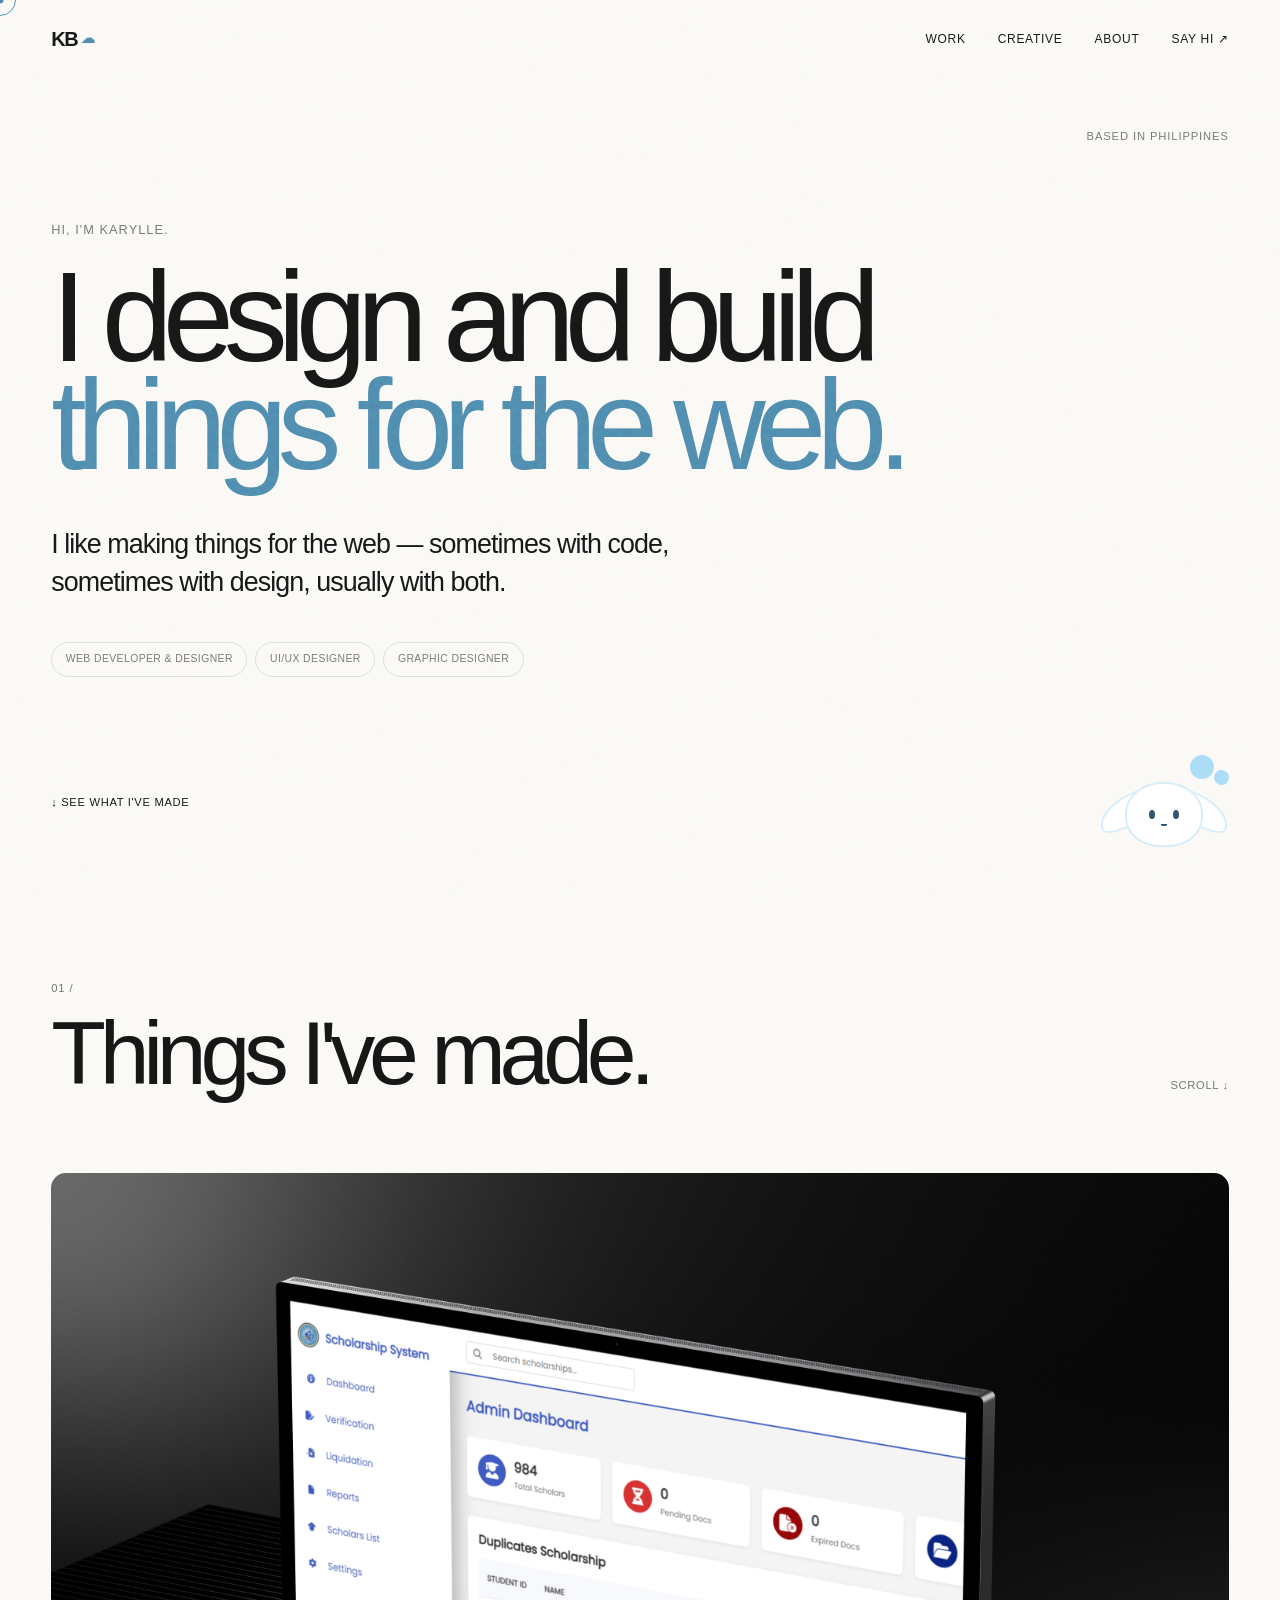
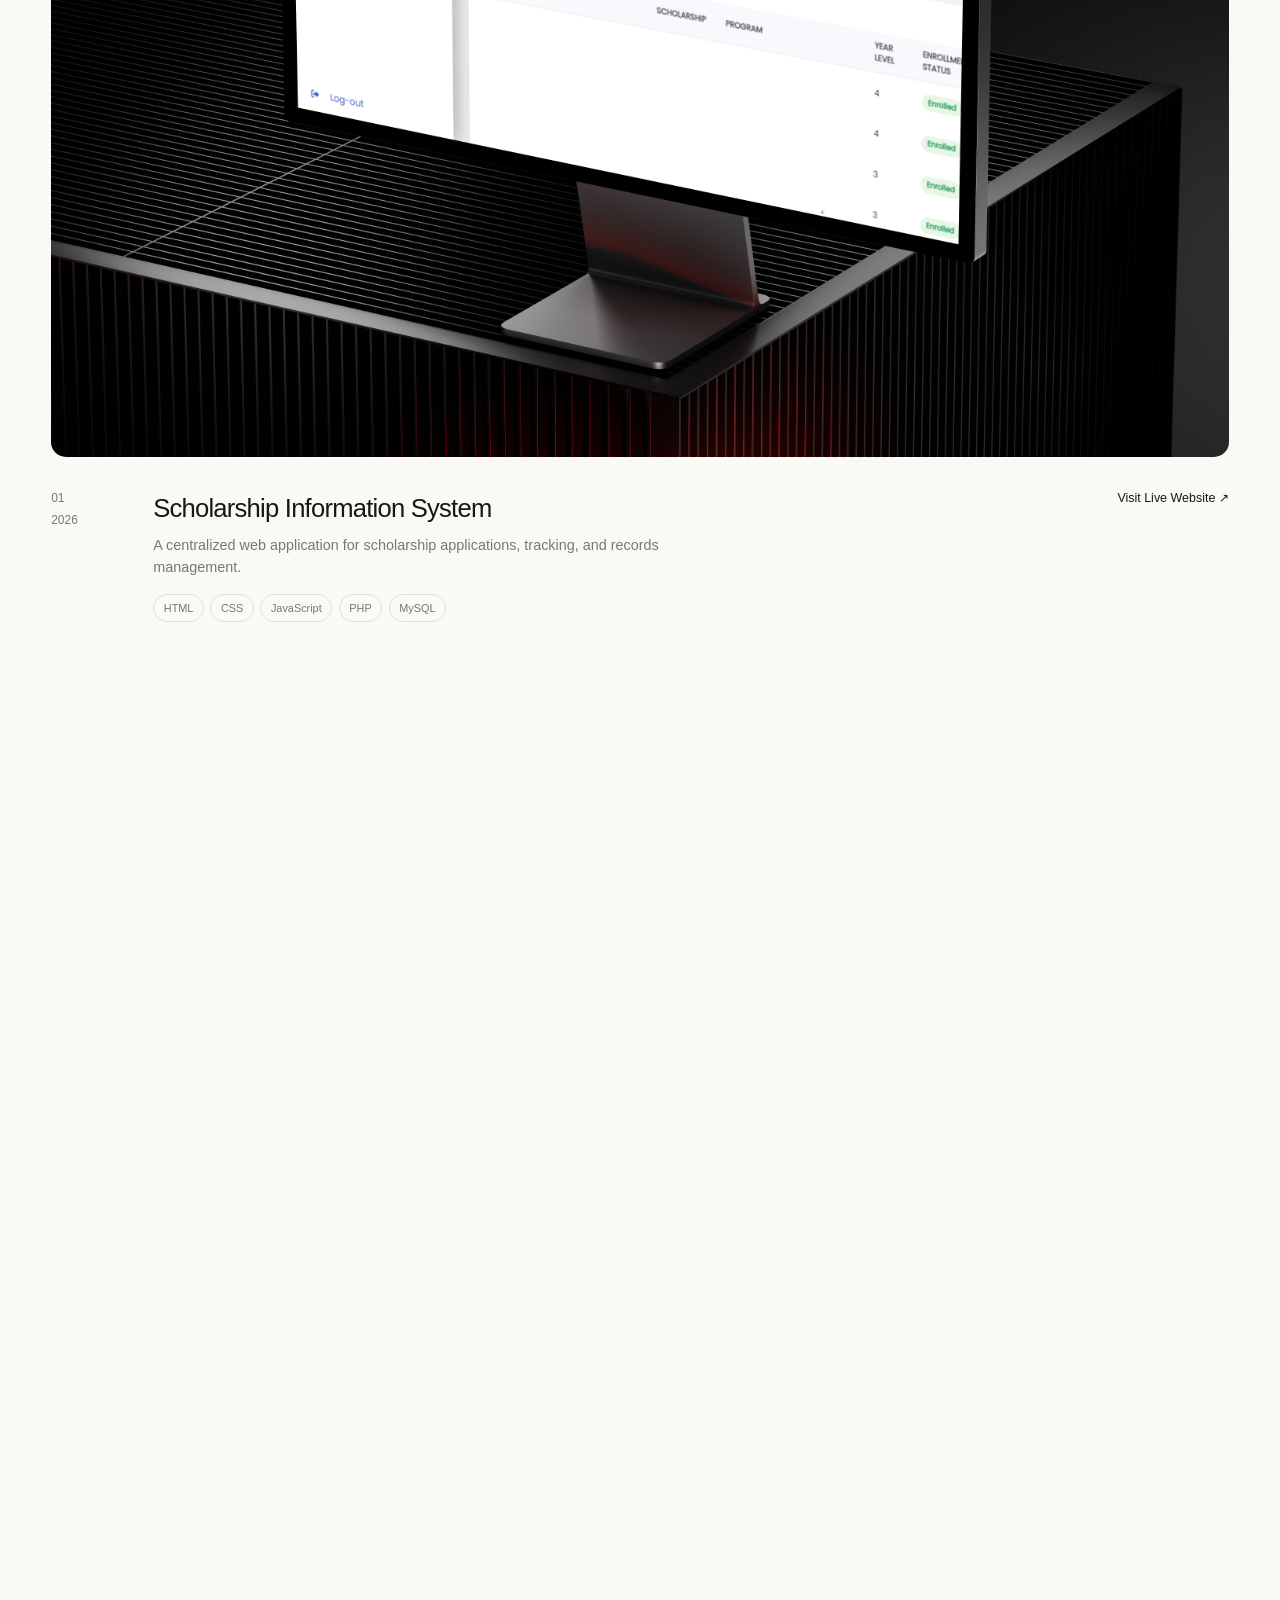
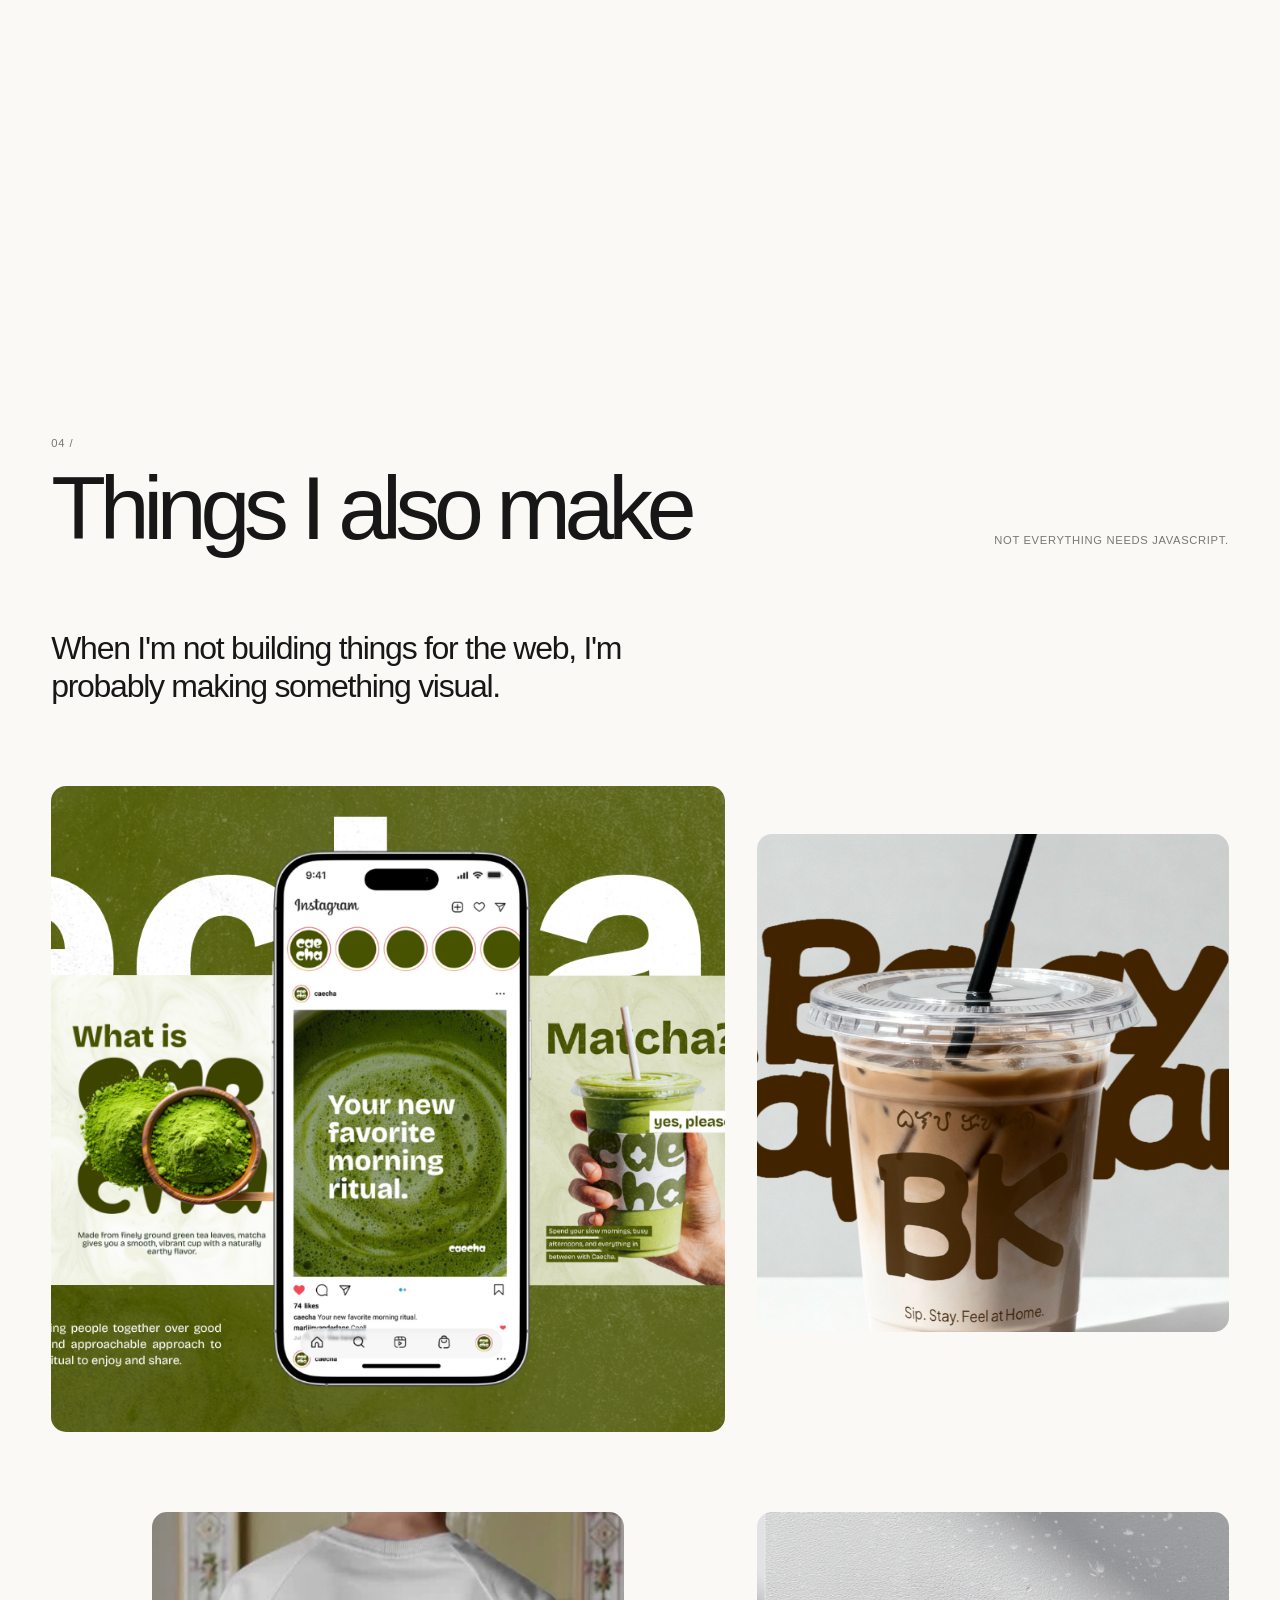
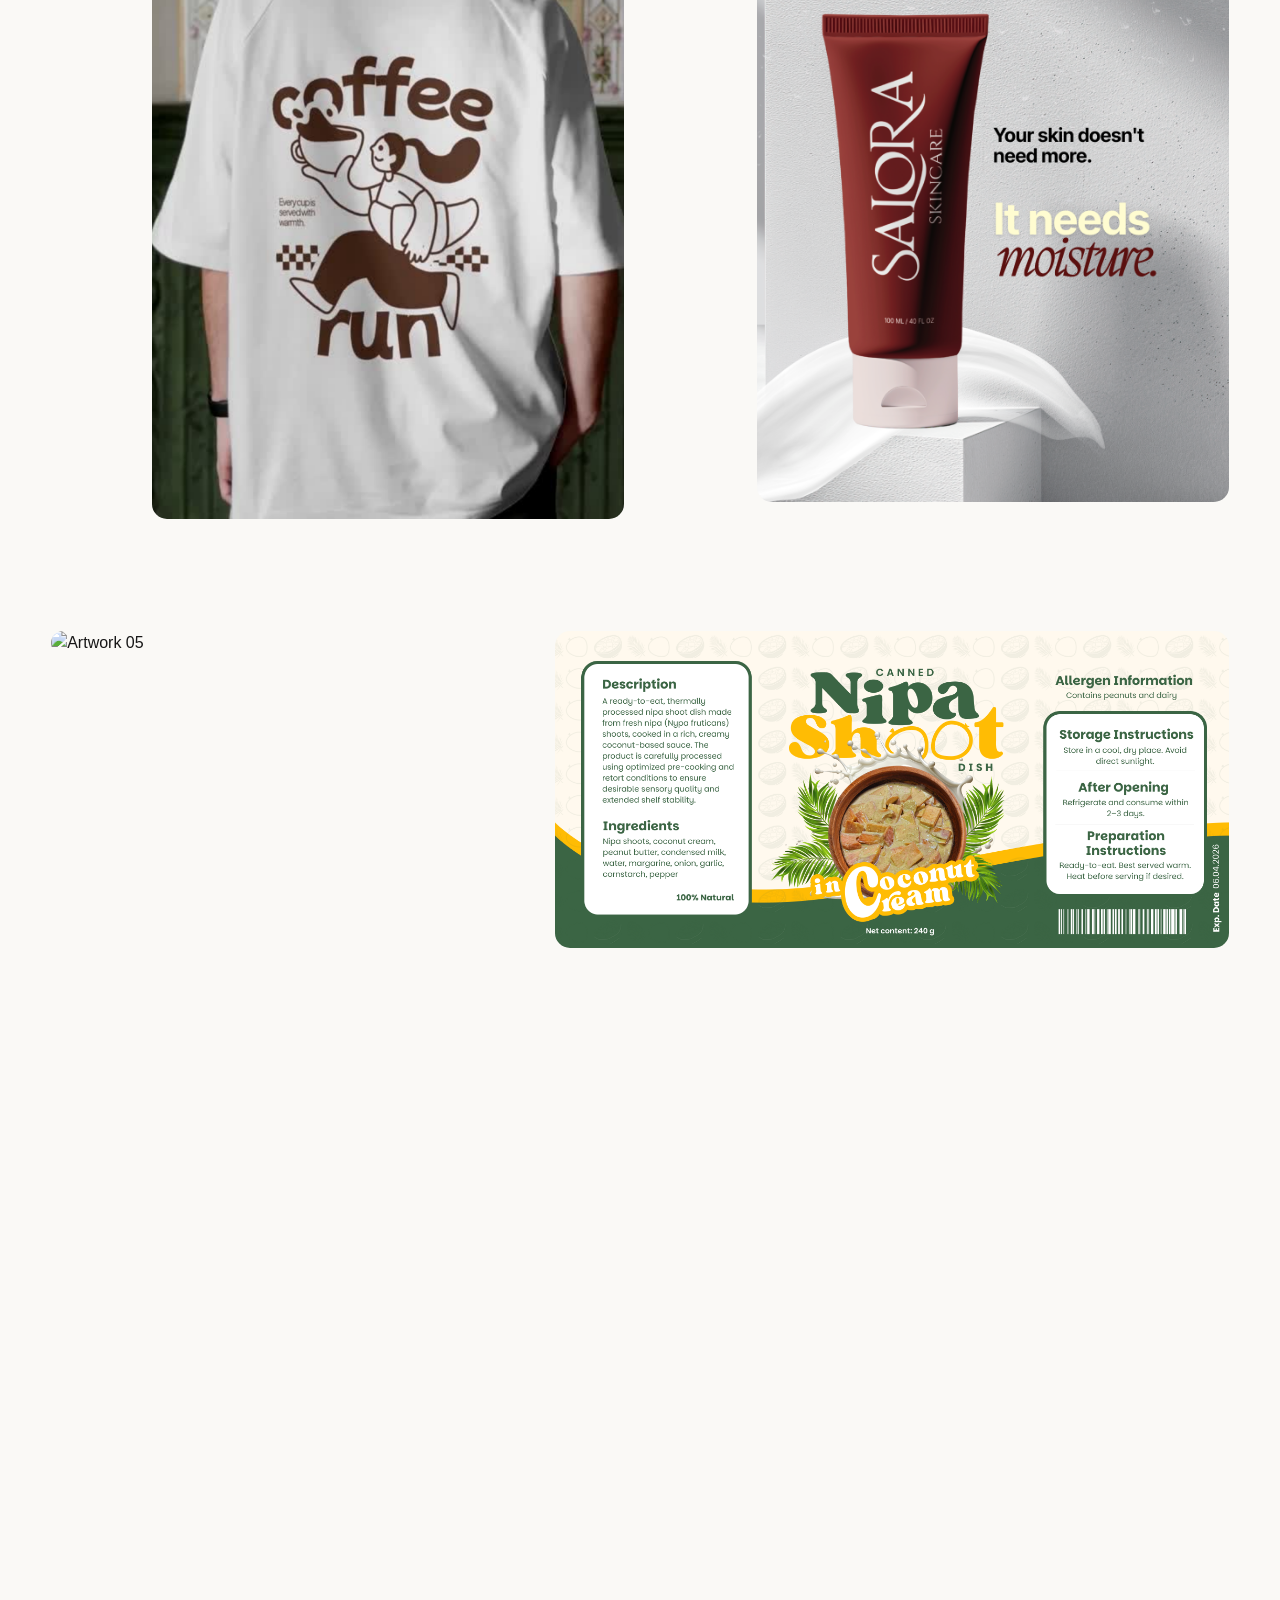
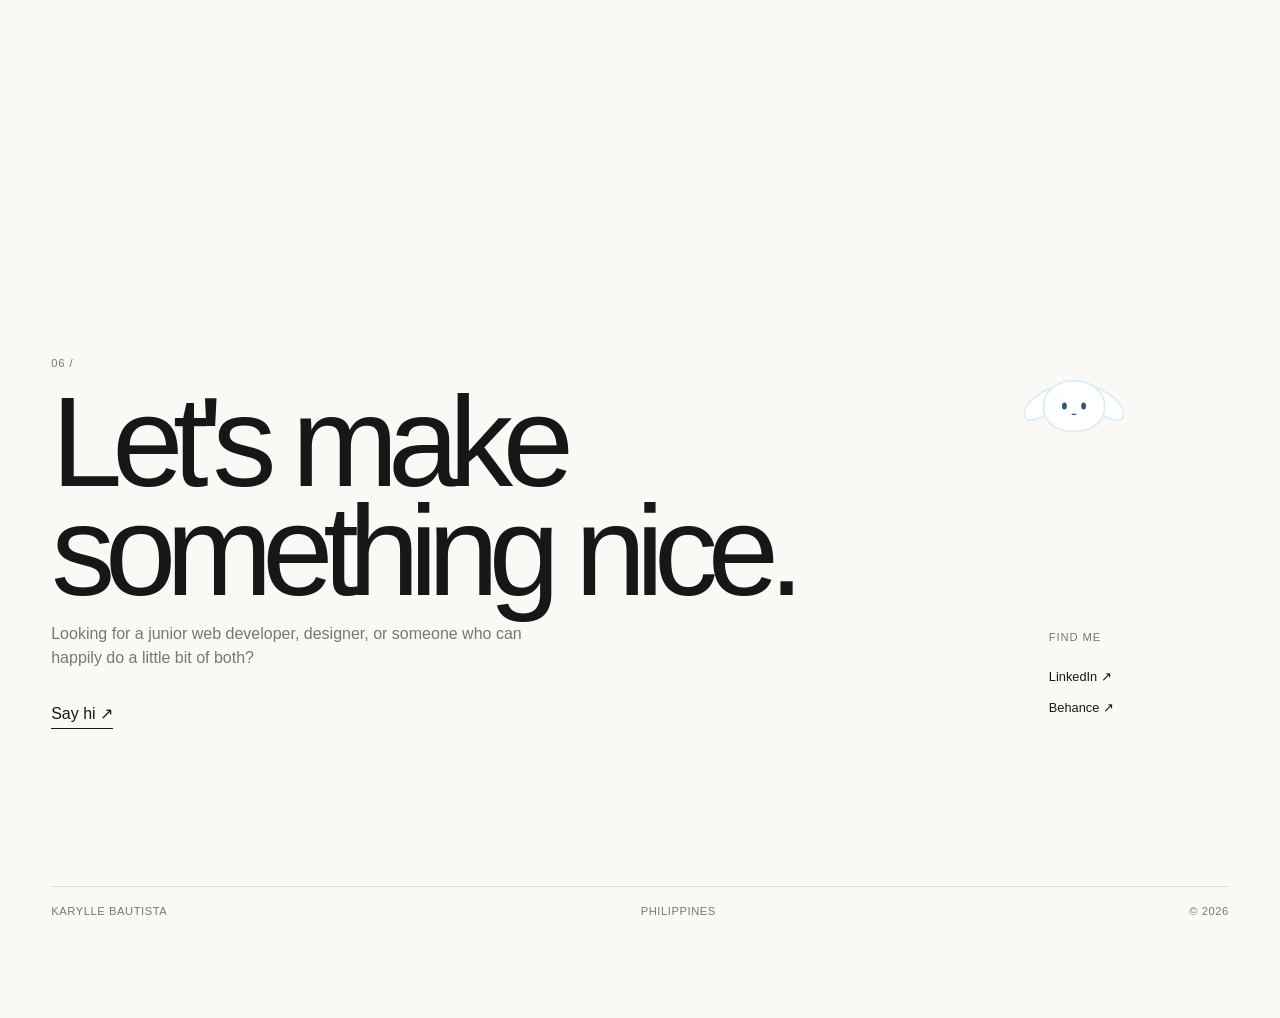
==== index.html @ dd1172ab "Update index.html" ====
<!DOCTYPE html>
<html lang="en">

<head>
    <meta charset="UTF-8">

    <meta name="viewport" content="width=device-width, initial-scale=1.0">

    <meta name="description" content="Karylle Bautista — Computer Science graduate, web developer and designer.">

    <title>Karylle Bautista | Web Developer & Designer</title>
    <link rel="icon" type="image/x-icon" href="assets/cinnamon.png">
    <link rel="stylesheet" href="style.css">
</head>


<body>

    <div class="cursor-dot"></div>
    <div class="cursor-ring"></div>

    <header class="header">

        <a href="#" class="logo">
            KB
            <span>☁</span>
        </a>


        <nav class="nav">

            <a href="#work">Work</a>

            <a href="#creative">Creative</a>

            <a href="about.html">About</a>

            <a href="#contact">Say hi ↗</a>

        </nav>

    </header>



    <main>

        <section class="hero">

            <div class="hero-top">

                <p class="eyebrow">
                </p>

                <p class="location">
                    Based in Philippines
                </p>

            </div>


            <div class="hero-main">

                <p class="hero-intro">
                    Hi, I'm Karylle.
                </p>


                <h1>

                    I design and build
                    <span>things for the web.</span>

                </h1>


                <p class="hero-description">

                    I like making things for the web —
                    sometimes with code, sometimes with design,
                    usually with both.

                </p>


                <div class="hero-details">

                    <span>
                        Web Developer & Designer
                    </span>

                    <span>
                        UI/UX Designer
                    </span>

                    <span>
                        Graphic Designer
                    </span>

                </div>

            </div>


            <div class="hero-bottom">

                <a href="#work" class="scroll-link">

                    ↓ See what I've made

                </a>


                <!-- Little cloud -->

                <div class="cloud-mascot hero-mascot">

                    <div class="cloud-ear left"></div>

                    <div class="cloud-ear right"></div>


                    <div class="cloud-face">

                        <span class="eye left"></span>

                        <span class="eye right"></span>

                        <span class="mouth"></span>

                    </div>


                    <span class="cloud-puff one"></span>

                    <span class="cloud-puff two"></span>

                </div>

            </div>

        </section>


        <section id="work" class="section work">

            <div class="section-header">

                <div>

                    <p class="section-number">
                        01 /
                    </p>

                    <h2>
                        Things I've made.
                    </h2>

                    <p>

                    </p>

                </div>


                <div class="section-note">

                    <span>scroll ↓</span>

                </div>

            </div>


            <div class="projects">

                <!-- FEATURED PROJECT -->
                <article class="project project-featured reveal">

                    <a href="projects/scholarship-system.html" class="project-image">

                        <img src="assets/images/scholarship.png" alt="Scholarship Information System">

                        <span class="project-bubble">
                            built with code ☁
                        </span>

                    </a>


                    <div class="project-content">

                        <div class="project-meta">

                            <span>01</span>
                            <span>2026</span>

                        </div>


                        <div class="project-info">

                            <h3>
                                Scholarship Information System
                            </h3>

                            <p>
                                A centralized web application for scholarship
                                applications, tracking, and records management.
                            </p>

                            <div class="project-tags">

                                <span>HTML</span>
                                <span>CSS</span>
                                <span>JavaScript</span>
                                <span>PHP</span>
                                <span>MySQL</span>

                            </div>

                        </div>


                        <a href="https://scholarshipsystem.online/scholarship/index.php" class="project-link">
                            Visit Live Website ↗
                        </a>

                    </div>

                </article>

                <article class="project project-featured reveal">

                    <a href="projects/bel-is.html" class="project-image">

                        <img src="assets/images/belis.png" alt="Bel-is Tourism Management System">

                        <span class="project-bubble">
                            design & build ☁
                        </span>

                    </a>


                    <div class="project-content">

                        <div class="project-meta">

                            <span>02</span>
                            <span>2026</span>

                        </div>


                        <div class="project-info">

                            <h3>
                                Bel-is Tourism Management System
                            </h3>

                            <p>
                                The Bel-is Tourism Management System was developed
                                to provide a digital platform for promoting Barangay
                                Bel-is and making its tourism information more
                                accessible to visitors.
                            </p>

                            <div class="project-tags">

                                <span>Vue.js</span>
                                <span>Figma</span>
                            </div>

                        </div>


                        <a href="projects/bel-is.html" class="project-link">
                            Take a look ↗
                        </a>

                    </div>

                </article>

                <article class="project project-featured reveal">

                    <a href="projects/busybee.html" class="project-image">

                        <img src="assets/images/busybee.png" alt="Busybee System">

                        <span class="project-bubble">
                            design ☁
                        </span>

                    </a>


                    <div class="project-content">

                        <div class="project-meta">

                            <span>03</span>
                            <span>2026</span>

                        </div>


                        <div class="project-info">

                            <h3>
                                Busybee System
                            </h3>

                            <p>
                                BusyBee is a productivity application designed to help users organize their tasks and
                                manage their daily activities in one place.
                            </p>

                            <div class="project-tags">

                                <span>UI Design</span>
                                <span>Figma</span>
                            </div>

                        </div>

                        <a href="projects/busybee.html" class="project-link">
                            Take a look ↗
                        </a>

                    </div>

                </article>

                <article class="project project-featured reveal">

                    <a href="projects/iskolar.html" class="project-image">

                        <img src="assets/images/iskolar.png" alt="iSkolar Mobile">

                        <span class="project-bubble">
                            design ☁
                        </span>

                    </a>


                    <div class="project-content">

                        <div class="project-meta">

                            <span>04</span>
                            <span>2026</span>

                        </div>


                        <div class="project-info">

                            <h3>
                                iSkolar Mobile
                            </h3>

                            <p>
                                A mobile UI concept for DOST Region VI’s iSKOLAR platform, designed to simplify access
                                to
                                scholarship services through a clean, intuitive, and mobile-first experience.
                            </p>

                            <div class="project-tags">

                                <span>UI Design</span>
                                <span>Figma</span>
                            </div>

                        </div>


                        <a href="projects/iskolar.html" class="project-link">
                            Take a look ↗
                        </a>

                    </div>

                </article>

            </div>

        </section>
        </section>

        <section id="creative" class="section creative">

            <div class="section-header">

                <div>

                    <p class="section-number">
                        04 /
                    </p>

                    <h2>
                        Things I also make
                    </h2>

                </div>


                <p class="section-note">
                    not everything needs JavaScript.
                </p>

            </div>


            <div class="creative-intro">

                <p>

                    When I'm not building things for the web,
                    I'm probably making something
                    visual.

                </p>

            </div>


            <div class="creative-grid">

                <article class="creative-item creative-large reveal">
                    <img src="assets/images/socmed .png" alt="Artwork 01">
                </article>

                <article class="creative-item creative-small reveal">
                    <img src="assets/images/BK.png" alt="Artwork 02">
                </article>

                <article class="creative-item creative-large reveal">
                    <img src="assets/images/coffee run.png" alt="Artwork 03">
                </article>

                <article class="creative-item creative-small reveal">
                    <img src="assets/images/salora.png" alt="Artwork 04">
                </article>

                <article class="creative-item creative-medium reveal">
                    <img src="assets/images/Coffee Branding Take Away.png" alt="Artwork 05">
                </article>

                <article class="creative-item creative-large reveal">
                    <img src="assets/images/Frame 21.png" alt="Artwork 06">
                </article>

                <article class="creative-item creative-medium reveal">
                    <img src="assets/images/caechaig.png" alt="Artwork 07">
                </article>

                <article class="creative-item creative-large reveal">
                    <img src="assets/images/Chocolate - 2.png" alt="Artwork 08">
                </article>

            </div>


        </section>

        <section id="contact" class="section contact">

            <div class="contact-character">

                <div class="cloud-mascot small">

                    <div class="cloud-ear left"></div>

                    <div class="cloud-ear right"></div>


                    <div class="cloud-face">

                        <span class="eye left"></span>

                        <span class="eye right"></span>

                        <span class="mouth"></span>

                    </div>

                </div>

            </div>


            <div class="contact-wrapper">

                <div class="contact-main">

                    <p class="section-number">
                        06 /
                    </p>

                    <h2>
                        Let's make<br>
                        something nice.
                    </h2>

                    <p class="contact-description">
                        Looking for a junior web developer,
                        designer, or someone who can happily
                        do a little bit of both?
                    </p>

                    <a href="mailto:karyllebusiness@gmail.com" class="contact-link">
                        Say hi ↗
                    </a>

                </div>


                <div class="contact-socials">

                    <p>Find me</p>

                    <a href="www.linkedin.com/in/karylle-bautista27" target="_blank">LinkedIn ↗</a>
                    <a href="https://www.behance.net/karylle" target="_blank">Behance ↗</a>

                </div>

            </div>


            <div class="contact-footer">

                <span>
                    Karylle Bautista
                </span>

                <span>
                    Philippines
                </span>

                <span>
                    © <span id="year"></span>
                </span>

            </div>

        </section>

    </main>

    <script src="script.js"></script>

</body>

</html>
---- style.css ----
/* =========================================
   VARIABLES
========================================= */

:root {

    --background: #faf9f6;

    --surface: #ffffff;

    --text: #171717;

    --muted: #777773;

    --border: #deded8;

    --blue: #a9dcf5;

    --blue-dark: #4f8caf;

    --pink: #f3ccd8;

    --yellow: #f7df9c;

    --container: 1400px;

    --padding: 4vw;

    --ease: cubic-bezier(0.2, 0.8, 0.2, 1);

}



/* =========================================
   RESET
========================================= */

* {

    margin: 0;

    padding: 0;

    box-sizing: border-box;

}


html {

    scroll-behavior: smooth;

}


body {
    font-family:
        Arial,
        Helvetica,
        sans-serif;
    background: var(--background);
    color: var(--text);
    line-height: 1.5;
    overflow-x: hidden;
    position: relative;
    min-height: 100vh;
}

body::before {
    content: "";
    position: fixed;
    inset: 0;
    z-index: 9999;
    pointer-events: none;
    background-image: url("data:image/svg+xml,%3Csvg xmlns='http://www.w3.org/2000/svg' viewBox='0 0 200 200'%3E%3Cfilter id='noiseFilter'%3E%3CfeTurbulence type='fractalNoise' baseFrequency='0.8' numOctaves='3' stitchTiles='stitch'/%3E%3C/filter%3E%3Crect width='100%25' height='100%25' filter='url(%23noiseFilter)'/%3E%3C/svg%3E");
    opacity: 0.15;
    mix-blend-mode: overlay;
}


a {

    color: inherit;

    text-decoration: none;

}


img {

    display: block;

    width: 100%;

}


::selection {

    background: var(--blue);

    color: var(--text);

}



/* =========================================
   HEADER
========================================= */

.header {

    position: fixed;

    top: 0;

    left: 0;

    width: 100%;

    padding:
        1.5rem var(--padding);

    display: flex;

    justify-content: space-between;

    align-items: center;

    z-index: 1000;

    transition:
        background 0.3s ease,
        padding 0.3s ease;

}


.header.scrolled {

    background:
        rgba(250, 249, 246, 0.88);

    backdrop-filter: blur(12px);

    padding-top: 1rem;

    padding-bottom: 1rem;

}


.logo {

    font-size: 1.25rem;

    font-weight: 700;

    letter-spacing: -0.07em;

    display: flex;

    align-items: center;

    gap: 0.25rem;

}


.logo span {

    color: var(--blue-dark);

    font-size: 0.9rem;

    transition:
        transform 0.3s var(--ease);

}


.logo:hover span {

    transform:
        translateY(-4px) rotate(-10deg);

}


.nav {

    display: flex;

    gap: 2rem;

}


.nav a {

    font-size: 0.75rem;

    text-transform: uppercase;

    letter-spacing: 0.06em;

    transition:
        color 0.3s ease;

}


.nav a:hover {

    color: var(--blue-dark);

}



/* =========================================
   GENERAL SECTIONS
========================================= */

.section {

    width: 100%;

    max-width: var(--container);

    margin: 0 auto;

    padding:
        5rem var(--padding);

    padding-bottom: 2rem;

}


.section-header {

    display: flex;

    justify-content: space-between;

    align-items: flex-end;

    margin-bottom: 5rem;

}


.section-number {

    font-size: 0.7rem;

    text-transform: uppercase;

    letter-spacing: 0.08em;

    color: var(--muted);

    margin-bottom: 1rem;

}


.section-header h2 {

    font-size:
        clamp(3rem, 7vw, 7rem);

    font-weight: 500;

    line-height: 0.9;

    letter-spacing: -0.07em;

}


.section-note {

    font-size: 0.7rem;

    color: var(--muted);

    text-transform: uppercase;

    letter-spacing: 0.06em;

}



/* =========================================
   HERO
========================================= */

.hero {

    min-height: 100vh;

    padding:
        8rem var(--padding) 3rem;

    display: flex;

    flex-direction: column;

    justify-content: space-between;

    position: relative;

    overflow: hidden;

}


.hero-top,
.hero-bottom {

    display: flex;

    justify-content: space-between;

    align-items: center;

}


.eyebrow,
.location {

    font-size: 0.7rem;

    text-transform: uppercase;

    letter-spacing: 0.08em;

    color: var(--muted);

}


.hero-main {

    max-width: 1200px;

    position: relative;

    z-index: 2;

}


.hero-intro {

    font-size: 0.8rem;

    text-transform: uppercase;

    letter-spacing: 0.08em;

    color: var(--muted);

    margin-bottom: 1.5rem;

}


.hero h1 {

    font-size:
        clamp(4rem, 10vw, 10rem);

    font-weight: 500;

    line-height: 0.84;

    letter-spacing: -0.08em;

    margin-bottom: 3rem;

}


.hero h1 span {

    display: block;

    color: var(--blue-dark);

}


.hero-description {

    max-width: 700px;

    font-size:
        clamp(1.2rem, 2.1vw, 2rem);

    line-height: 1.4;

    letter-spacing: -0.035em;

    margin-bottom: 2.5rem;

}


.hero-details {

    display: flex;

    flex-wrap: wrap;

    gap: 0.5rem;

}


.hero-details span {

    padding:
        0.55rem 0.85rem;

    border:
        1px solid var(--border);

    border-radius: 100px;

    font-size: 0.65rem;

    text-transform: uppercase;

    letter-spacing: 0.04em;

    color: var(--muted);

}


.scroll-link {

    font-size: 0.7rem;

    text-transform: uppercase;

    letter-spacing: 0.06em;

    transition:
        transform 0.3s ease,
        color 0.3s ease;

}


.scroll-link:hover {

    transform: translateY(4px);

    color: var(--blue-dark);

}



/* =========================================
   CLOUD MASCOT
========================================= */

.cloud-mascot {

    width: 130px;

    height: 100px;

    position: relative;

    animation:
        mascotFloat 4s ease-in-out infinite;

}


.cloud-face {

    width: 78px;

    height: 65px;

    position: absolute;

    left: 26px;

    bottom: 5px;

    background: white;

    border:
        2px solid #d6edf9;

    border-radius:
        48% 48% 45% 45%;

    z-index: 3;

}


.cloud-ear {

    width: 60px;

    height: 32px;

    position: absolute;

    bottom: 25px;

    background: white;

    border:
        2px solid #d6edf9;

    z-index: 1;

}


.cloud-ear.left {

    left: -2px;

    border-radius:
        100% 30% 70% 30%;

    transform: rotate(-20deg);

}


.cloud-ear.right {

    right: -2px;

    border-radius:
        30% 100% 30% 70%;

    transform: rotate(20deg);

}


.eye {

    width: 6px;

    height: 9px;

    position: absolute;

    top: 26px;

    background: #31546b;

    border-radius: 50%;

}


.eye.left {

    left: 22px;

}


.eye.right {

    right: 22px;

}


.mouth {

    width: 7px;

    height: 4px;

    position: absolute;

    left: 50%;

    top: 38px;

    transform:
        translateX(-50%);

    border-bottom:
        2px solid #31546b;

    border-radius: 50%;

}


.cloud-puff {

    position: absolute;

    background: var(--blue);

    border-radius: 50%;

}


.cloud-puff.one {

    width: 24px;

    height: 24px;

    top: 3px;

    right: 15px;

}


.cloud-puff.two {

    width: 15px;

    height: 15px;

    top: 18px;

    right: 0;

}


.cloud-mascot.small {

    transform: scale(0.8);

    transform-origin: left bottom;

}


@keyframes mascotFloat {

    0%,
    100% {

        transform:
            translateY(0) rotate(0deg);

    }

    50% {

        transform:
            translateY(-8px) rotate(2deg);

    }

}

/* =====================================
   PROJECTS
===================================== */

.projects {
    display: flex;
    flex-direction: column;
}


/* =====================================
   FEATURED PROJECT
===================================== */

.project-featured {
    display: flex;
    flex-direction: column;
}


.project-featured .project-image {
    width: 100%;
    height: auto;
    overflow: hidden;
    position: relative;
}


.project-featured .project-image img {
    width: 100%;
    height: 100%;
    object-fit: cover;
    transition: transform 0.6s var(--ease);
    border-radius: 15px;
}


.project-featured .project-image:hover img {
    transform: scale(1.02);
    border-radius: 15px;
}


.project-featured .project-content {
    display: grid;
    grid-template-columns: 70px 1fr auto;
    gap: 2rem;
    padding: 2rem 0 2rem;
    align-items: start;
}


/* =====================================
   PROJECT META
===================================== */

.project-meta {
    display: flex;
    flex-direction: column;
    gap: 0.25rem;

    font-size: 0.75rem;
    color: var(--muted);
}


/* =====================================
   PROJECT INFO
===================================== */

.project-info h3 {
    margin: 0 0 0.5rem;

    font-size: clamp(1.4rem, 2vw, 2rem);
    font-weight: 500;
    letter-spacing: -0.03em;
}


.project-info p {
    max-width: 550px;
    margin: 0 0 1rem;

    color: var(--muted);
    font-size: 0.9rem;
    line-height: 1.5;
}

.project-bubble {

    position: absolute;

    right: 2rem;

    bottom: 2rem;

    padding:
        0.7rem 1rem;

    background: white;

    border-radius: 100px;

    font-size: 0.7rem;

    opacity: 0;

    transform: translateY(10px);

    transition:
        opacity 0.35s ease,
        transform 0.35s var(--ease);

}


.project-image:hover .project-bubble {

    opacity: 1;

    transform: translateY(0);

}


/* =====================================
   TAGS
===================================== */

.project-tags {
    display: flex;
    flex-wrap: wrap;
    gap: 0.4rem;
}


.project-tags span {
    padding: 0.3rem 0.6rem;

    border: 1px solid var(--border);
    border-radius: 999px;

    font-size: 0.68rem;
    color: var(--muted);
}


/* =====================================
   PROJECT LINK
===================================== */

.project-link {
    color: var(--text);
    text-decoration: none;
    font-size: 0.78rem;
    white-space: nowrap;

    transition: opacity 0.3s ease;
}


.project-link:hover {
    opacity: 0.5;
}


/* =====================================
   OTHER PROJECTS
===================================== */

.projects-list {
    border-top: 1px solid var(--border);
}


.project-small {
    display: grid;
    grid-template-columns: 55px 1fr auto;
    gap: 1.5rem;

    align-items: center;

    padding: 1.5rem 0;

    border-bottom: 1px solid var(--border);

    transition: padding 0.3s ease;
}


.project-small:hover {
    padding-left: 0.5rem;
}


.project-small .project-meta {
    flex-direction: column;
}


.project-small .project-info {
    display: flex;
    align-items: center;
    gap: 1.5rem;
}


.project-small .project-info h3 {
    margin: 0;
    font-size: 1.1rem;
}


.project-small .project-info p {
    display: none;
}


.project-small .project-tags {
    margin-left: auto;
}


.project-small .project-link {
    justify-self: end;
}


/* =====================================
   TABLET
===================================== */

@media (max-width: 900px) {

    .project-featured .project-image {
        height: 480px;
    }

    .project-small .project-info {
        display: block;
    }

    .project-small .project-tags {
        margin-top: 0.6rem;
        margin-left: 0;
    }

}


/* =====================================
   MOBILE
===================================== */

@media (max-width: 800px) {

    .project-featured .project-image {
        height: 380px;
        min-height: 0;
    }

    .project-featured .project-content {
        grid-template-columns: 1fr;
        gap: 0.8rem;
        padding-bottom: 2.5rem;
    }

    .project-featured .project-meta {
        flex-direction: row;
        justify-content: space-between;
    }

    .project-small {
        grid-template-columns: 40px 1fr auto;
        gap: 1rem;
        padding: 1.25rem 0;
    }

    .project-small .project-info h3 {
        font-size: 1rem;
    }

    .project-small .project-tags {
        display: none;
    }

}


@media (max-width: 600px) {

    .project-featured .project-image {
        height: 300px;
    }

    .project-small {
        grid-template-columns: 35px 1fr auto;
    }

    .project-small .project-link {
        font-size: 0.7rem;
    }

}

/* =========================================
   ABOUT
========================================= */

.section-header-content {
    display: flex;
    justify-content: space-between;
    align-items: center;
    gap: 6rem;
}

.text-content {
    flex: 1;
}

.image {
    flex: 0 0 400px;
}

.image img {
    width: 100%;
    max-width: 400px;
    height: auto;
    display: block;
}

.about {

    min-height: 100vh;

}


.about-grid {

    display: grid;

    grid-template-columns:
        1.3fr 0.7fr;

}


.about-large p {

    font-size:
        clamp(2.5rem, 5vw, 5.5rem);

    line-height: 0.95;

    letter-spacing: -0.07em;

}


.about-large span {

    color: var(--blue-dark);

}

.image img {
    max-width: 400px;
    overflow: hidden;
    display: block;
    height: auto;

}


.about-text {

    padding-top: 0.5rem;

}


.about-text p {

    color: var(--muted);

    margin-bottom: 2rem;

    max-width: 450px;

}


.about-bottom {

    margin-top: 8rem;

    padding-top: 2rem;

    border-top:
        1px solid var(--border);

    display: flex;

    justify-content: space-between;

    align-items: center;

}


.mini-cloud {

    font-size: 2rem;

    color: var(--blue-dark);

}


.about-bottom p {

    color: var(--muted);

    font-size: 0.8rem;

}



/* =========================================
   SKILLS
========================================= */

.skills-list {

    border-top:
        1px solid var(--border);

}


.skill-row {

    display: grid;

    grid-template-columns:
        80px 1fr 1fr;

    gap: 2rem;

    align-items: center;

    padding:
        2rem 0;

    border-bottom:
        1px solid var(--border);

    transition:
        padding 0.4s var(--ease);

}


.skill-row:hover {

    padding-left: 1rem;

    padding-right: 1rem;

    background:
        rgba(169, 220, 245, 0.08);

}


.skill-number {

    font-size: 0.7rem;

    color: var(--muted);

}


.skill-row h3 {

    font-size:
        clamp(1.5rem, 3vw, 2.8rem);

    font-weight: 500;

    letter-spacing: -0.05em;

}


.skill-row p {

    color: var(--muted);

}



/* =========================================
   CREATIVE WORK
========================================= */

.creative-intro {

    max-width: 650px;

    margin-bottom: 5rem;

}


.creative-intro p {

    font-size:
        clamp(1.5rem, 3vw, 2rem);

    line-height: 1.2;

    letter-spacing: -0.04em;

}

.creative-grid {
    display: grid;
    grid-template-columns: repeat(12, 1fr);
    gap: 2rem;
    align-items: start;
}

.creative-item {
    overflow: hidden;
}

.creative-item img {
    display: block;
    width: 100%;
    height: auto;
    object-fit: cover;
    border-radius: 15px;
}

.creative-large {
    grid-column: span 7;
}

.creative-small {
    grid-column: span 5;
}

.creative-item:nth-child(2) {
    margin-top: 3rem;
}

.creative-item:nth-child(3) {
    grid-column: 2 / span 5;
    margin-top: 3rem;
}

.creative-item:nth-child(4) {
    grid-column: 8 / span 5;
    margin-top: 3rem;
}

.creative-item:nth-child(5) {
    grid-column: 1 / span 5;
    margin-top: 5rem;
}

.creative-item:nth-child(6) {
    grid-column: 6 / span 7;
    margin-top: 5rem;
}

.creative-item:nth-child(7) {
    grid-column: 1 / span 5;
    margin-top: 5rem;
}

.creative-item:nth-child(8) {
    grid-column: 7 / span 6;
    margin-top: 5rem;
}

/* =========================================
   EXPERIENCE
========================================= */

.experience-list {

    border-top:
        1px solid var(--border);

}


.experience-row {

    display: grid;

    grid-template-columns:
        200px 1fr;

    gap: 3rem;

    padding:
        2rem 0;

    border-bottom:
        1px solid var(--border);

}


.experience-date {

    font-size: 0.7rem;

    color: var(--muted);

}


.experience-row h3 {

    font-size: 1.5rem;

    font-weight: 500;

    margin-bottom: 0.4rem;

}


.experience-row p {

    color: var(--muted);

}



/* =========================================
   CONTACT
========================================= */

.contact {

    min-height: 90vh;

    display: flex;

    flex-direction: column;

    justify-content: center;

    position: relative;

}


.contact-character {

    position: absolute;

    top: 8rem;

    right: 10%;

}


.contact h2 {

    font-size:
        clamp(4rem, 10vw, 10rem);

    line-height: 0.85;

    letter-spacing: -0.08em;

    font-weight: 500;

    margin-bottom: 1rem;

}


.contact-description {

    max-width: 500px;

    color: var(--muted);

    margin-bottom: 2rem;

}


.contact-link {

    width: fit-content;

    font-size: 1rem;

    border-bottom:
        1px solid var(--text);

    padding-bottom: 0.4rem;

    transition:
        color 0.3s ease,
        border-color 0.3s ease;

}


.contact-link:hover {

    color: var(--blue-dark);

    border-color: var(--blue-dark);

}


.contact-footer {

    margin-top: 10rem;

    padding-top: 1rem;

    border-top:
        1px solid var(--border);

    display: flex;

    justify-content: space-between;

    font-size: 0.7rem;

    text-transform: uppercase;

    letter-spacing: 0.05em;

    color: var(--muted);

}

.contact-wrapper {
    display: flex;
    justify-content: space-between;
    align-items: flex-end;
    gap: 4rem;
}

.contact-main {
    flex: 1;
}

.contact-socials {
    width: 180px;
    display: flex;
    flex-direction: column;
    gap: 0.8rem;
    padding-bottom: 0.5rem;
}

.contact-socials p {
    font-size: 0.7rem;
    text-transform: uppercase;
    letter-spacing: 0.08em;
    color: var(--muted);
    margin-bottom: 0.5rem;
}

.contact-socials a {
    font-size: 0.8rem;
    transition: color 0.3s ease;
}

.contact-socials a:hover {
    color: var(--blue-dark);
}



/* =========================================
   SCROLL REVEAL
========================================= */

.reveal {

    opacity: 0;

    transform:
        translateY(30px);

    transition:
        opacity 0.8s ease,
        transform 0.8s var(--ease);

}


.reveal.visible {

    opacity: 1;

    transform:
        translateY(0);

}



/* =========================================
   CUSTOM CURSOR
========================================= */

.cursor-dot {

    width: 7px;

    height: 7px;

    background:
        var(--blue-dark);

    border-radius: 50%;

    position: fixed;

    top: 0;

    left: 0;

    pointer-events: none;

    z-index: 9999;

    transform:
        translate(-50%, -50%);

}


.cursor-ring {

    width: 32px;

    height: 32px;

    border:
        1px solid var(--blue-dark);

    border-radius: 50%;

    position: fixed;

    top: 0;

    left: 0;

    pointer-events: none;

    z-index: 9998;

    transform:
        translate(-50%, -50%);

    transition:
        width 0.25s var(--ease),
        height 0.25s var(--ease),
        background 0.25s ease;

}


.cursor-ring.hover {

    width: 55px;

    height: 55px;

    background:
        rgba(169, 220, 245, 0.15);

}



/* =========================================
   MOBILE
========================================= */

@media (max-width: 800px) {


    :root {

        --padding: 1.25rem;

    }


    .header {

        padding:
            1.25rem;

    }


    .nav {

        gap: 1rem;

    }


    .nav a {

        font-size: 0.6rem;

    }


    .hero {

        padding:
            7rem var(--padding) 2rem;

    }


    .hero-top {

        align-items: flex-start;

    }


    .location {

        text-align: right;

    }


    .hero h1 {

        font-size:
            clamp(4rem, 18vw, 7rem);

    }


    .hero-description {

        max-width: 100%;

    }


    .hero-mascot {

        transform: scale(0.75);

        transform-origin:
            right bottom;

    }


    .section {

        padding-top: 7rem;

        padding-bottom: 7rem;

    }


    .section-header {

        margin-bottom: 3rem;

    }


    .section-header h2 {

        font-size:
            clamp(3rem, 14vw, 5rem);

    }


    .projects {

        gap: 6rem;

    }


    .project-content {

        grid-template-columns: 1fr;

        gap: 1rem;

    }


    .project-meta {

        flex-direction: row;

        justify-content: space-between;

    }


    .project-link {

        justify-self: start;

    }


    .project-bubble {

        opacity: 1;

        transform: none;

        right: 1rem;

        bottom: 1rem;

    }


    .about-grid {

        grid-template-columns: 1fr;

        gap: 3rem;

    }


    .about-large p {

        font-size:
            clamp(2.5rem, 12vw, 5rem);

    }


    .about-bottom {

        margin-top: 5rem;

    }


    .skill-row {

        grid-template-columns:
            40px 1fr;

        gap: 1rem;

    }


    .skill-row p {

        grid-column:
            2 / 3;

    }


    .creative-grid {

        grid-template-columns: 1fr;

        gap: 4rem;

    }


    .creative-item:nth-child(even) {

        margin-top: 0;

    }


    .experience-row {

        grid-template-columns: 1fr;

        gap: 0.75rem;

    }


    .contact-character {

        top: 5rem;

        right: 5%;

        transform: scale(0.7);

    }


    .contact h2 {

        font-size:
            clamp(4rem, 18vw, 7rem);

    }


    .contact-footer {

        margin-top: 6rem;

        flex-wrap: wrap;

        gap: 0.75rem;

    }


    .cursor-dot,
    .cursor-ring {

        display: none;

    }

}
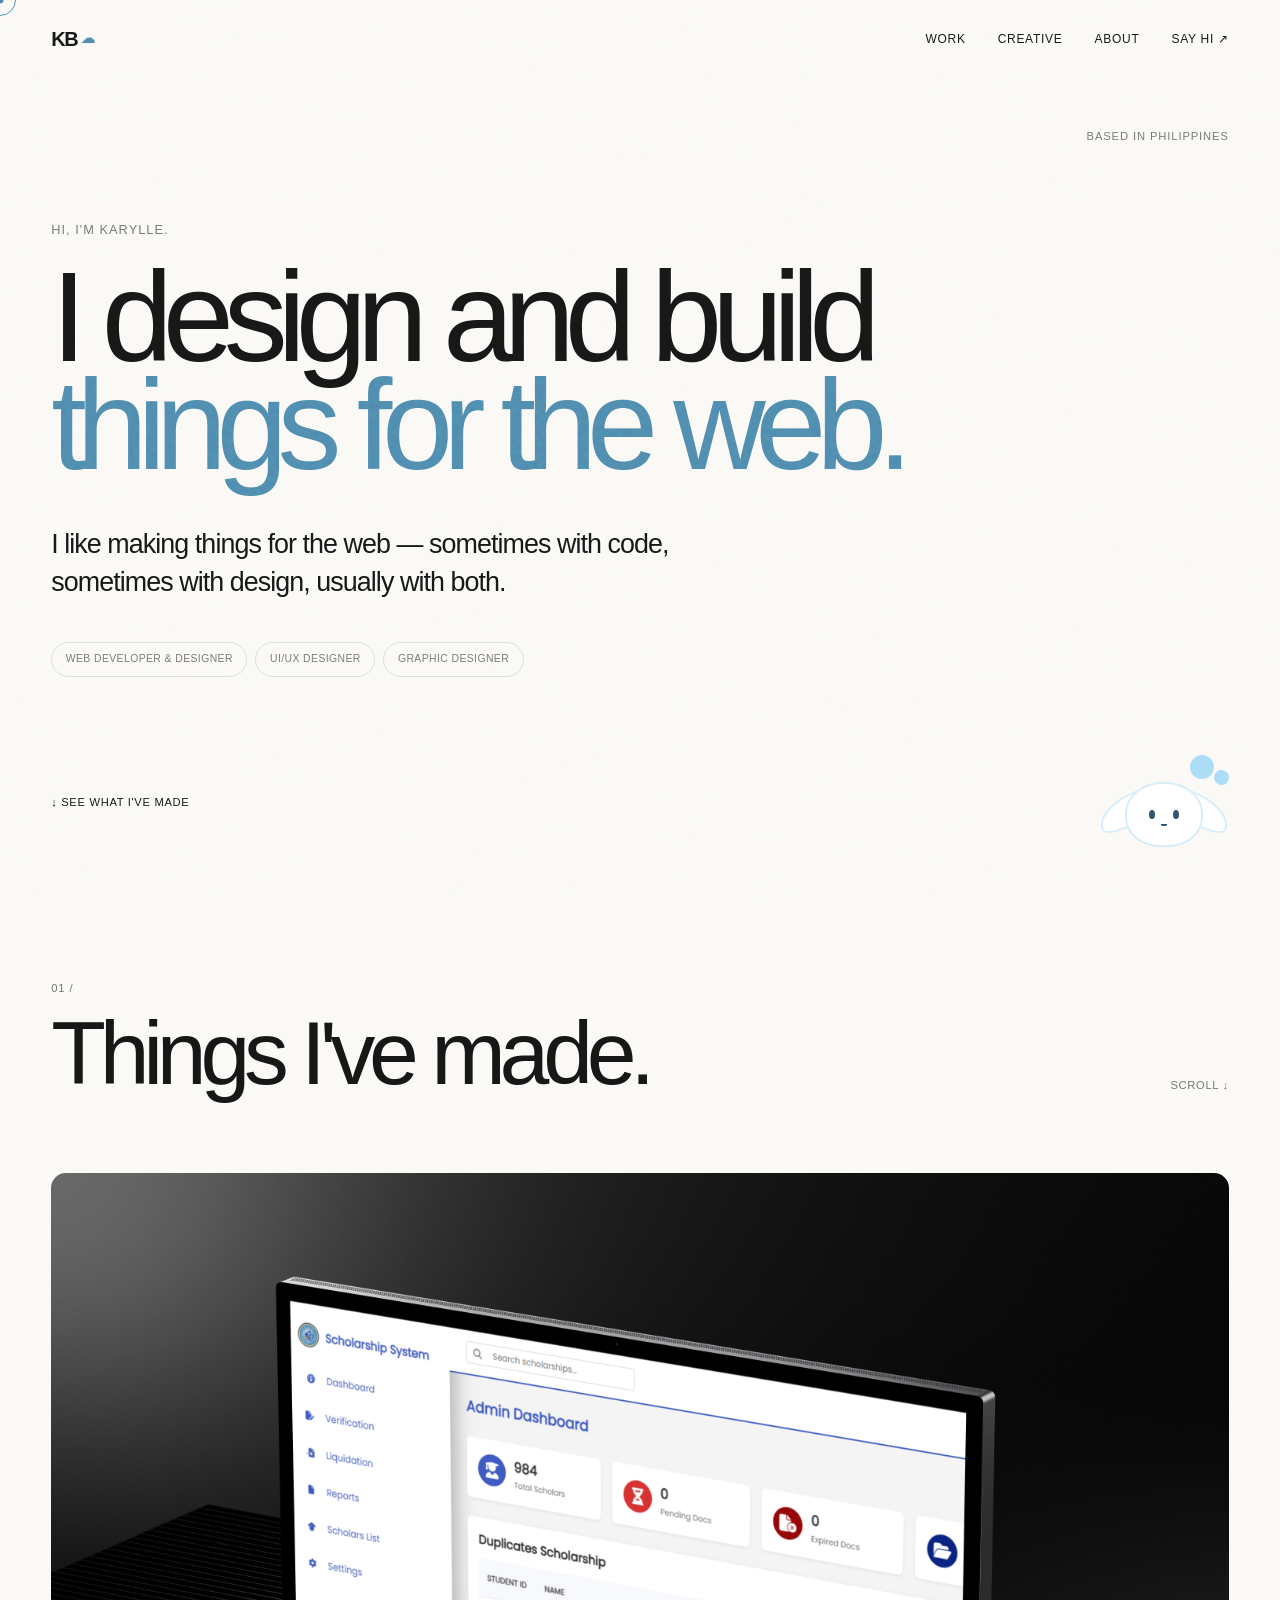
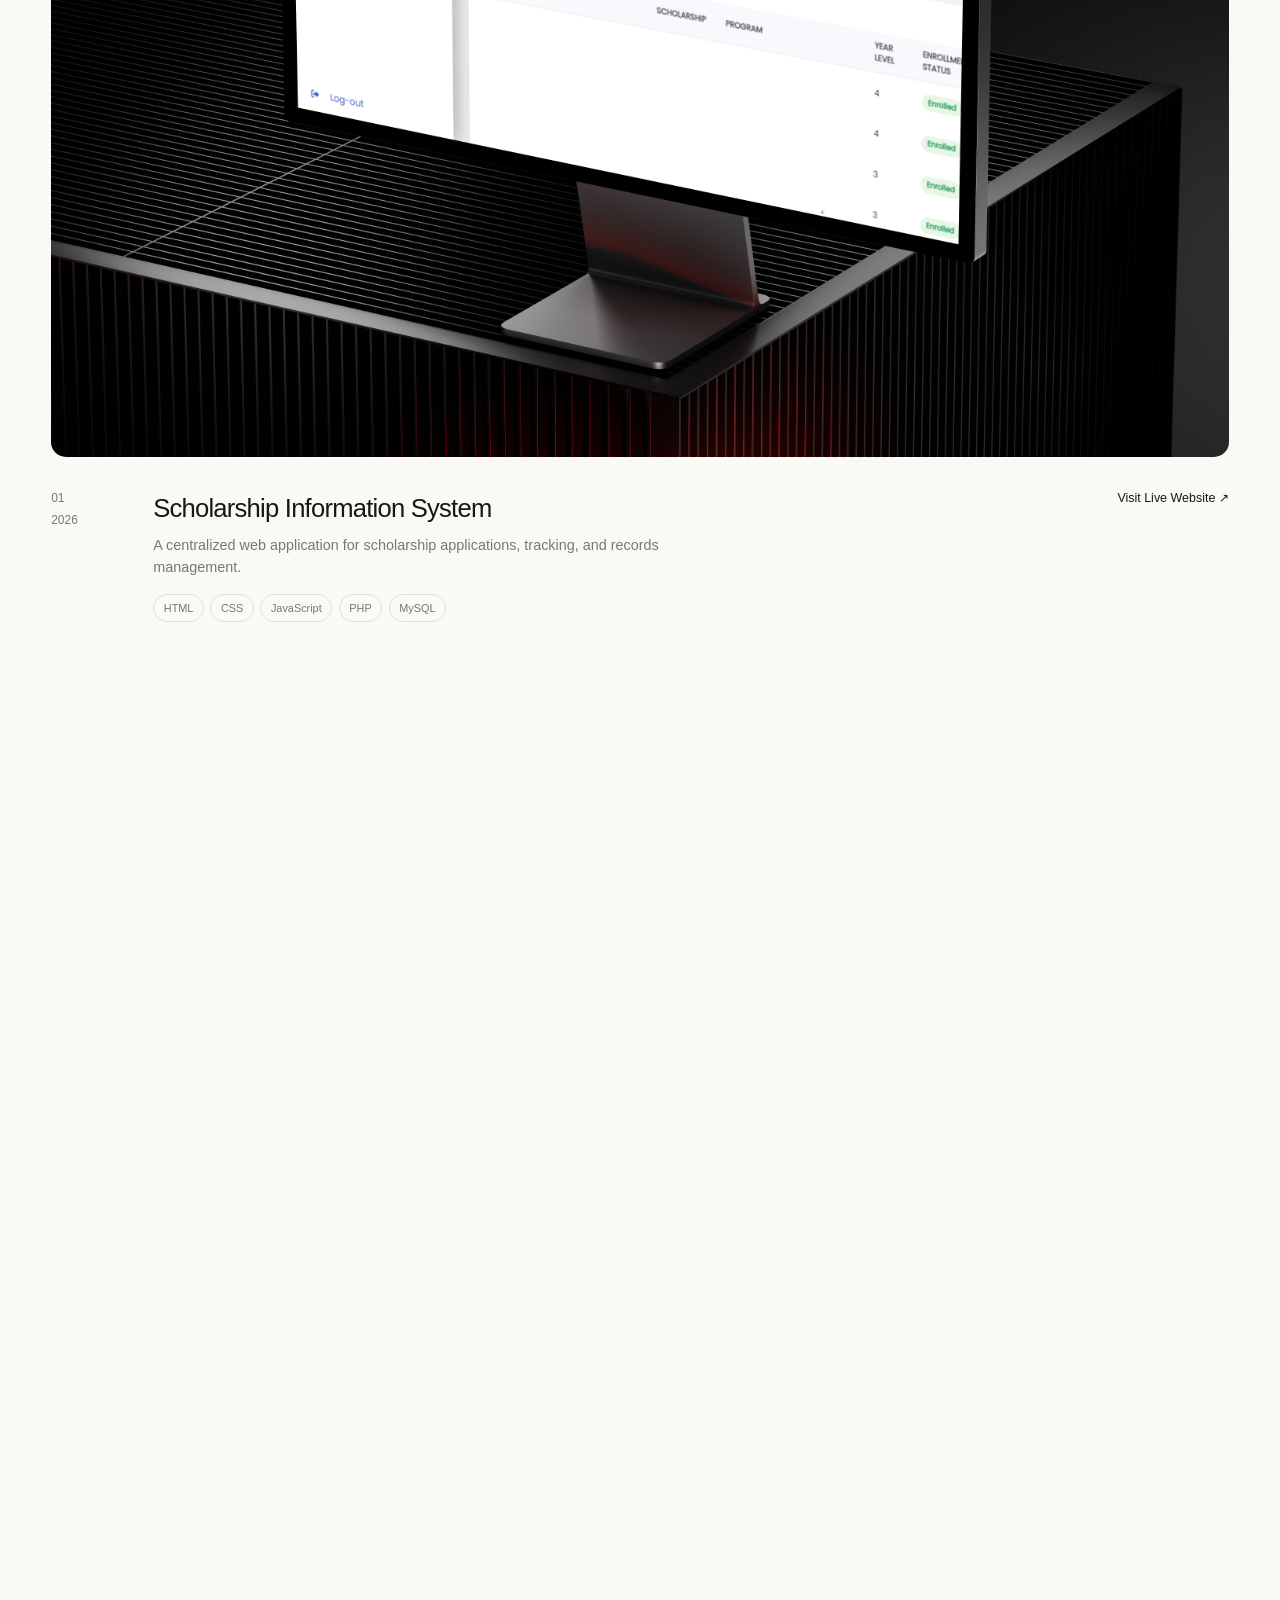
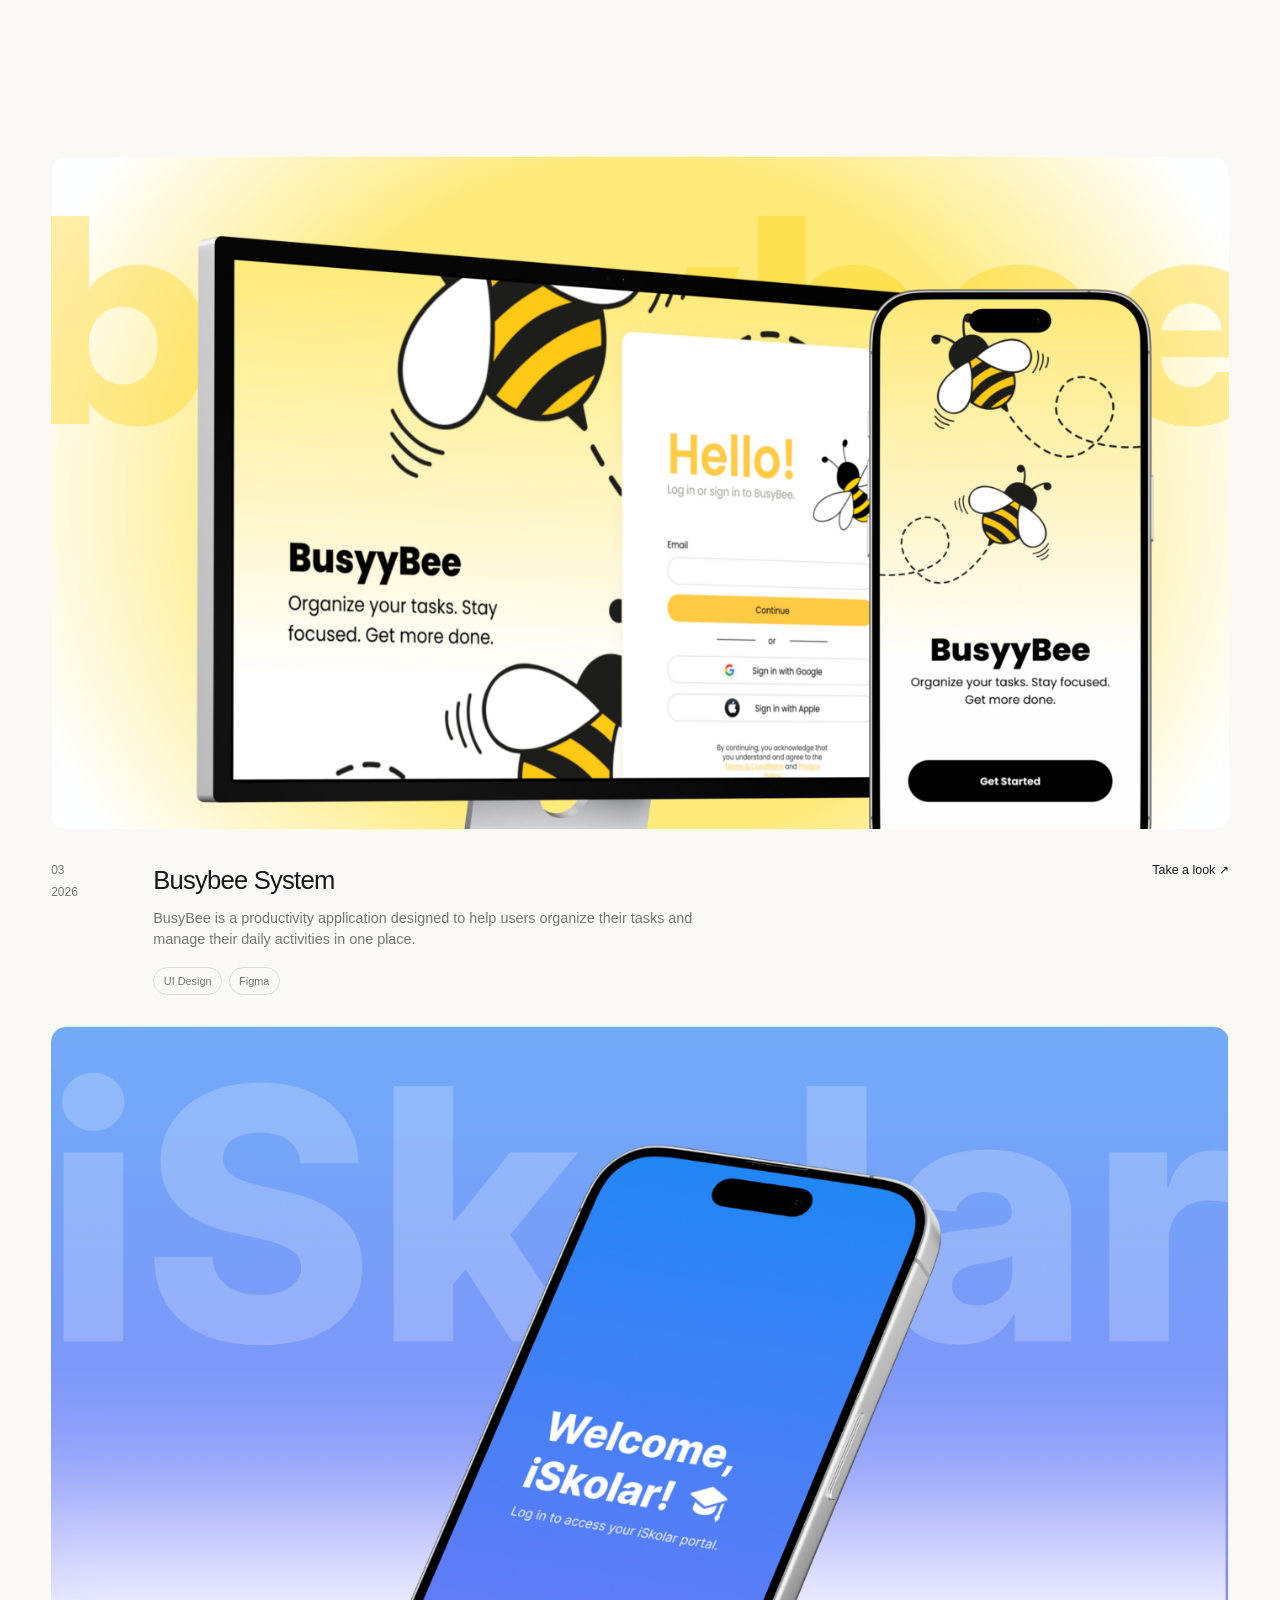
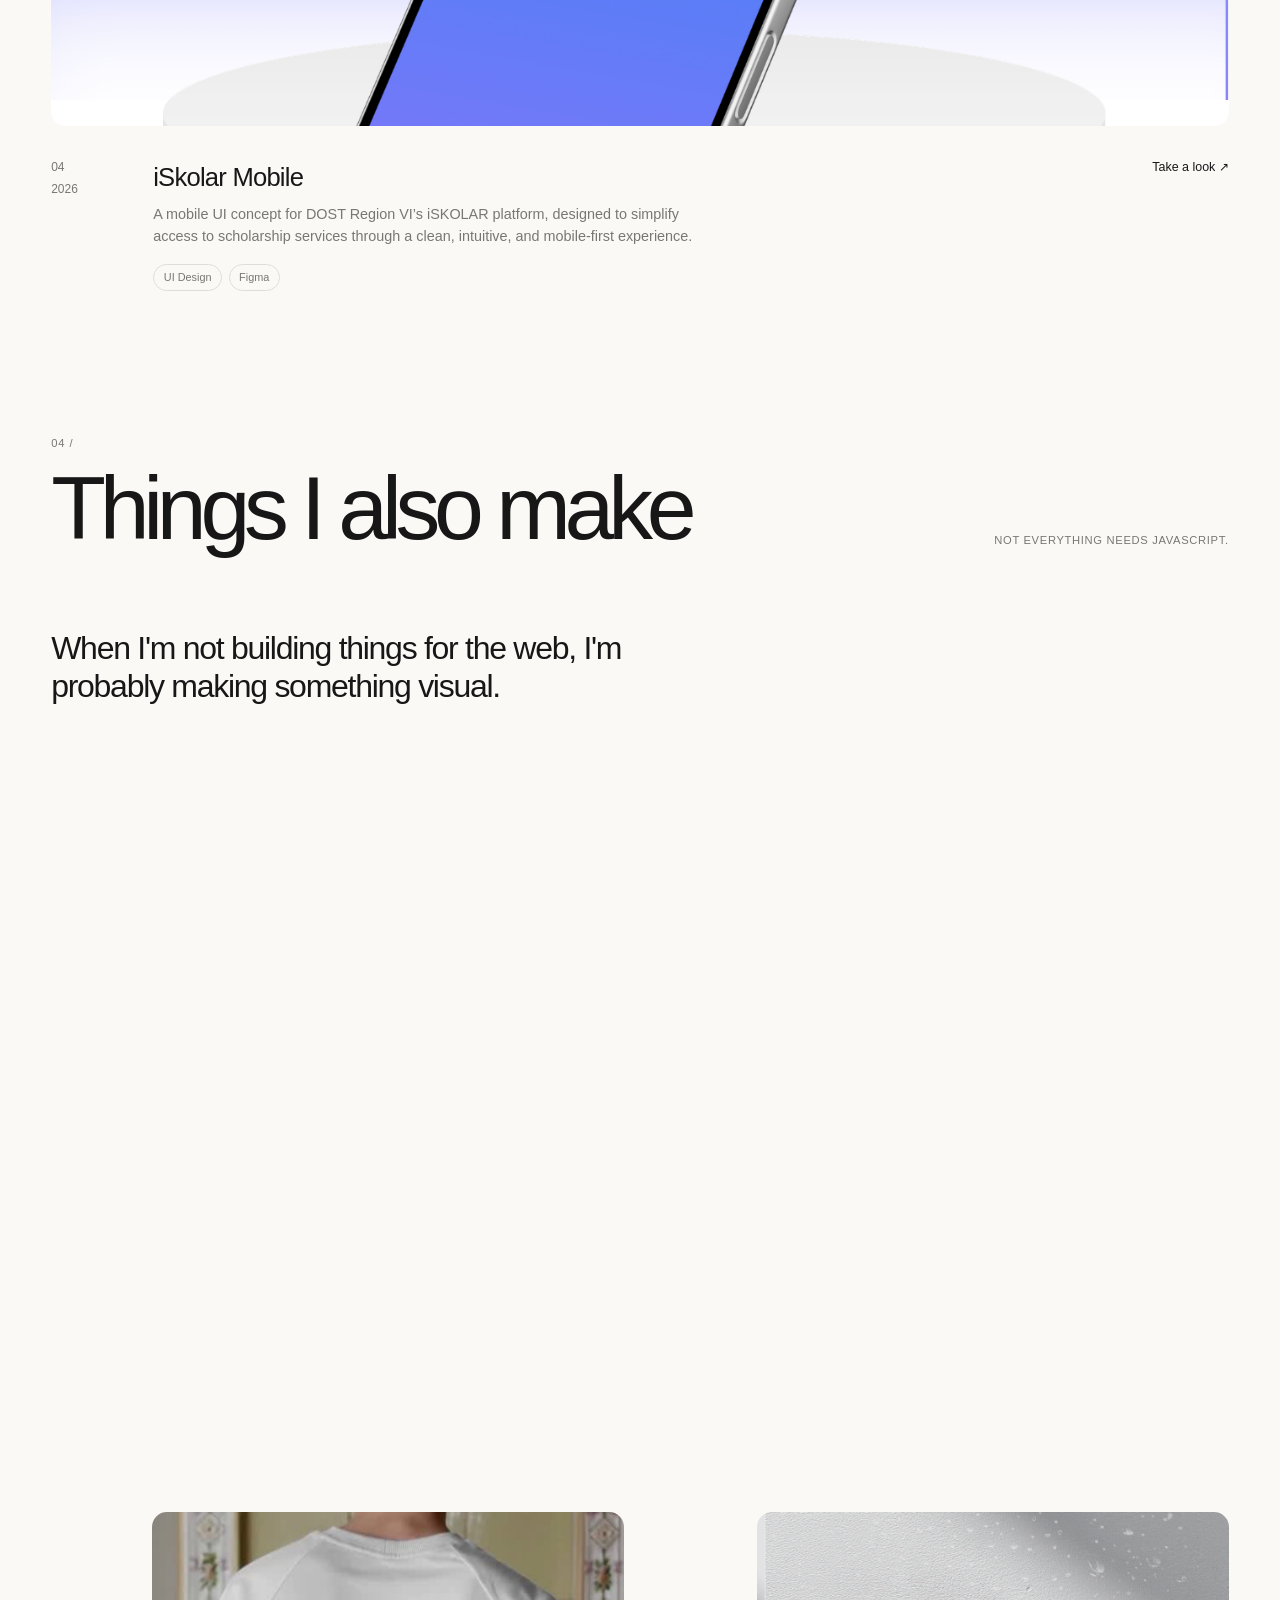
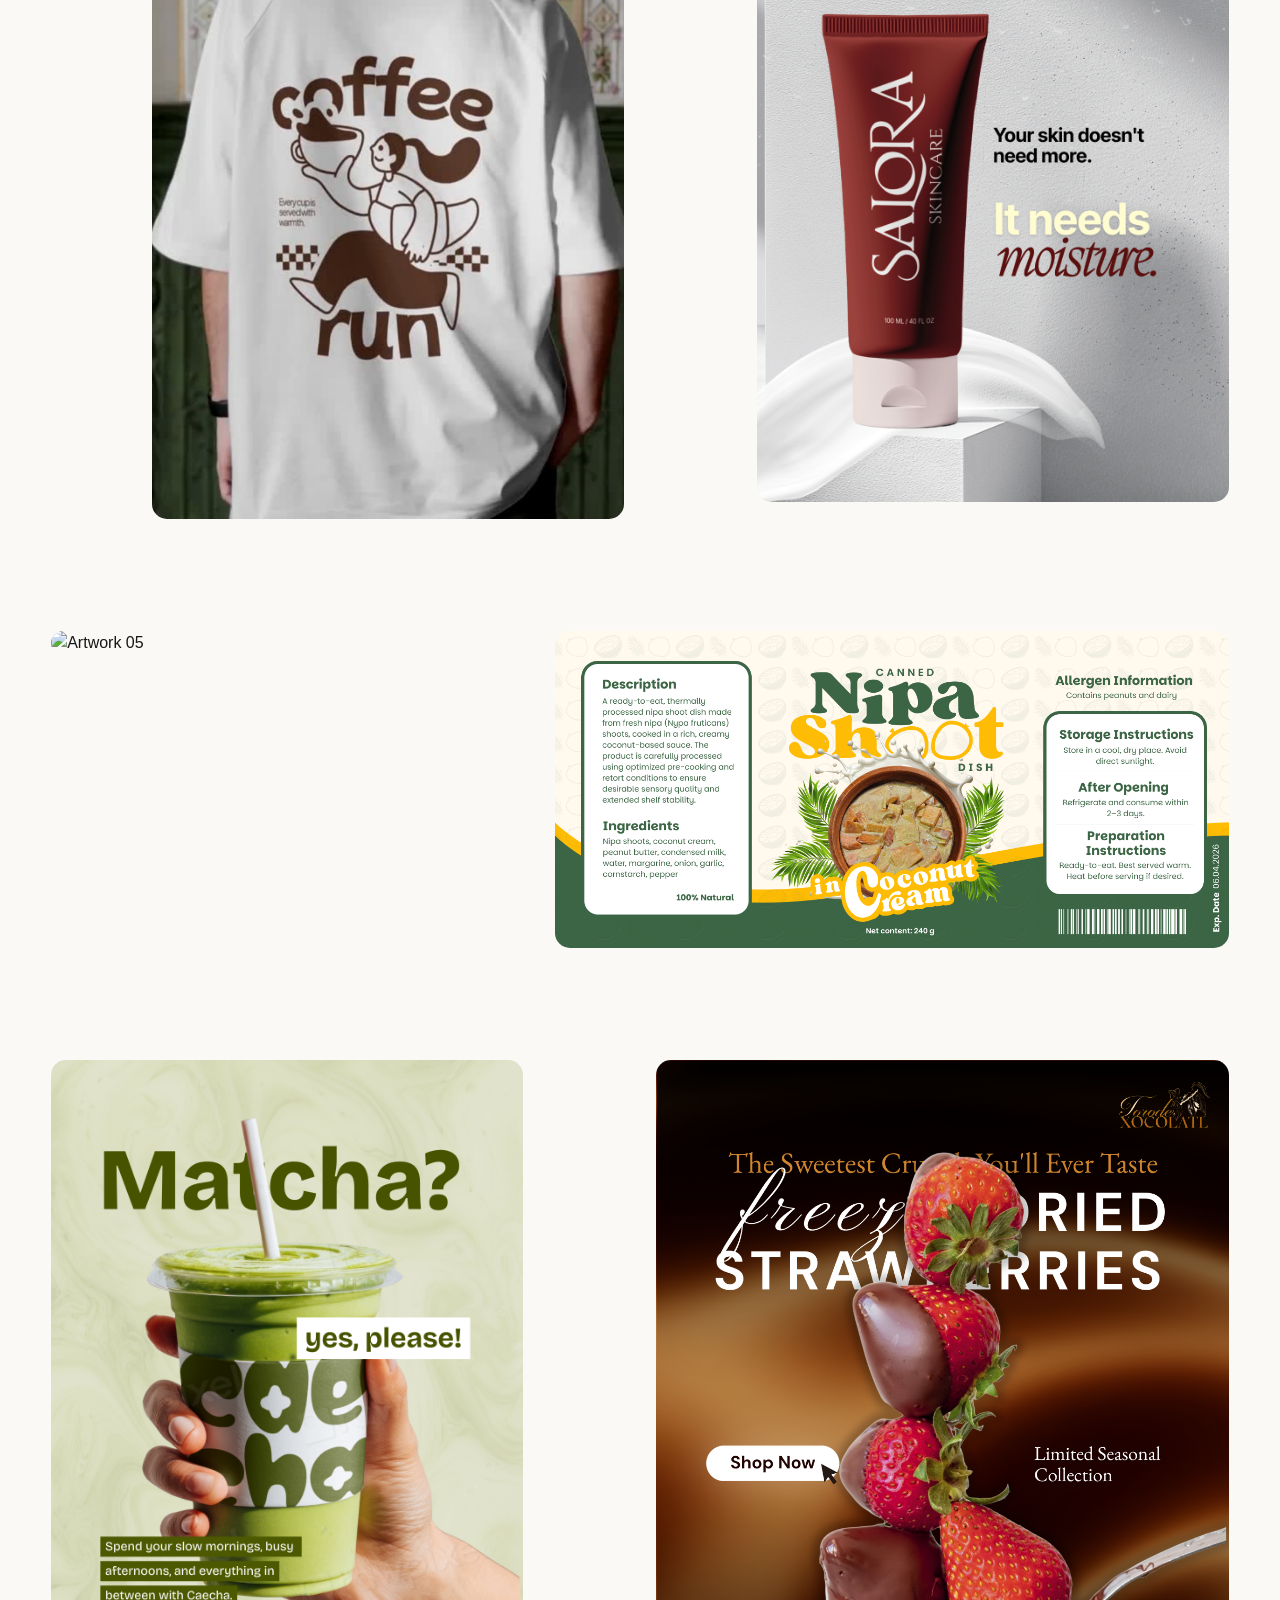
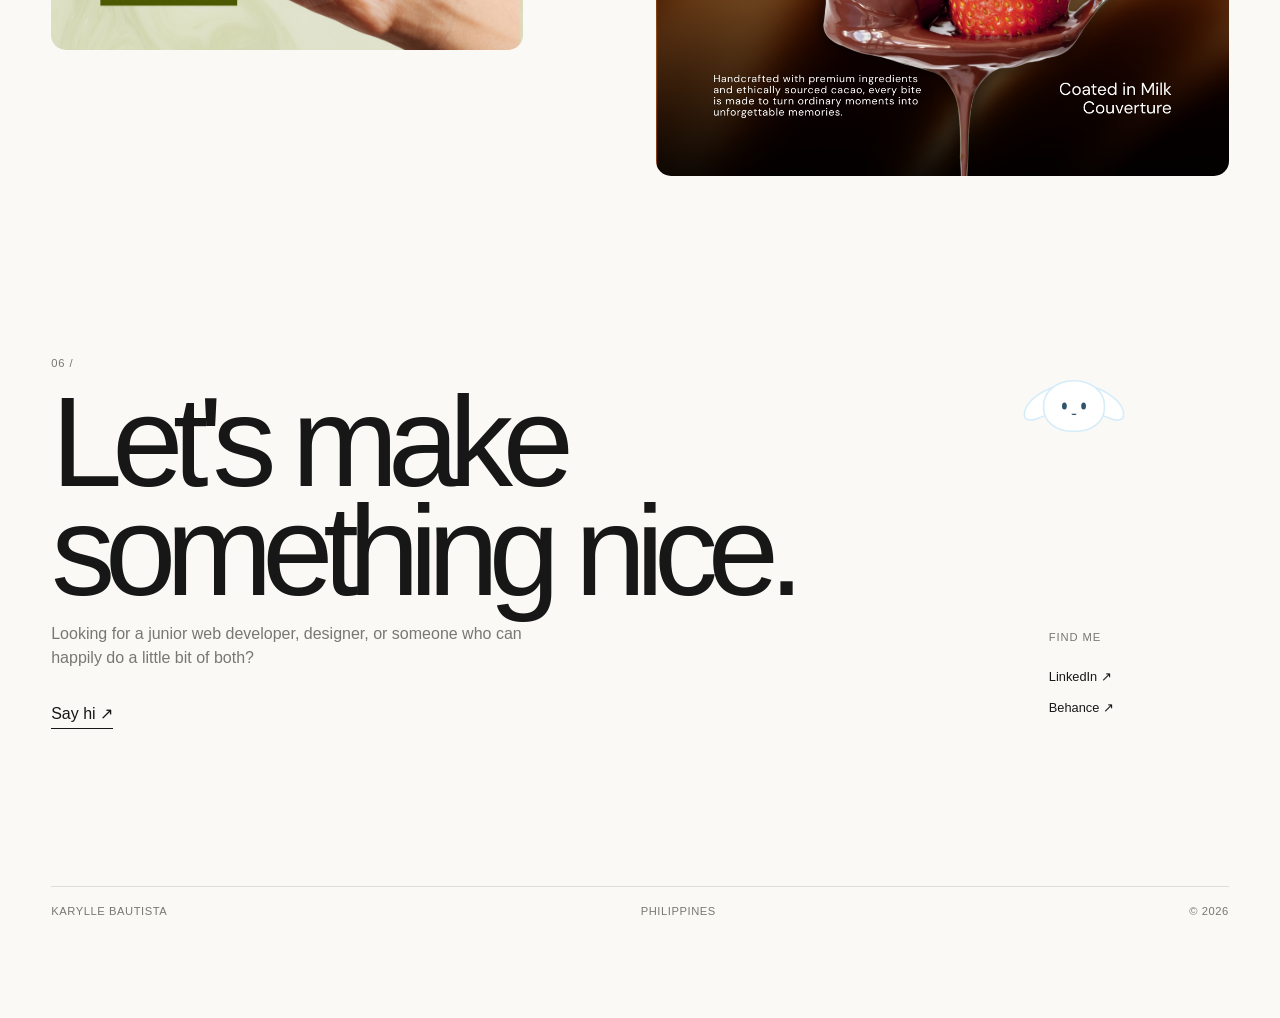
==== commit 8d1baeab: "Update index.html" ====
--- a/index.html
+++ b/index.html
@@ -9,7 +9,7 @@
     <meta name="description" content="Karylle Bautista — Computer Science graduate, web developer and designer.">
 
     <title>Karylle Bautista | Web Developer & Designer</title>
-    <link rel="icon" type="image/x-icon" href="assets/cinnamon.png">
+    <link rel="icon" type="image/x-icon" href="../assets/images/cinnamon.png">
     <link rel="stylesheet" href="style.css">
 </head>
 
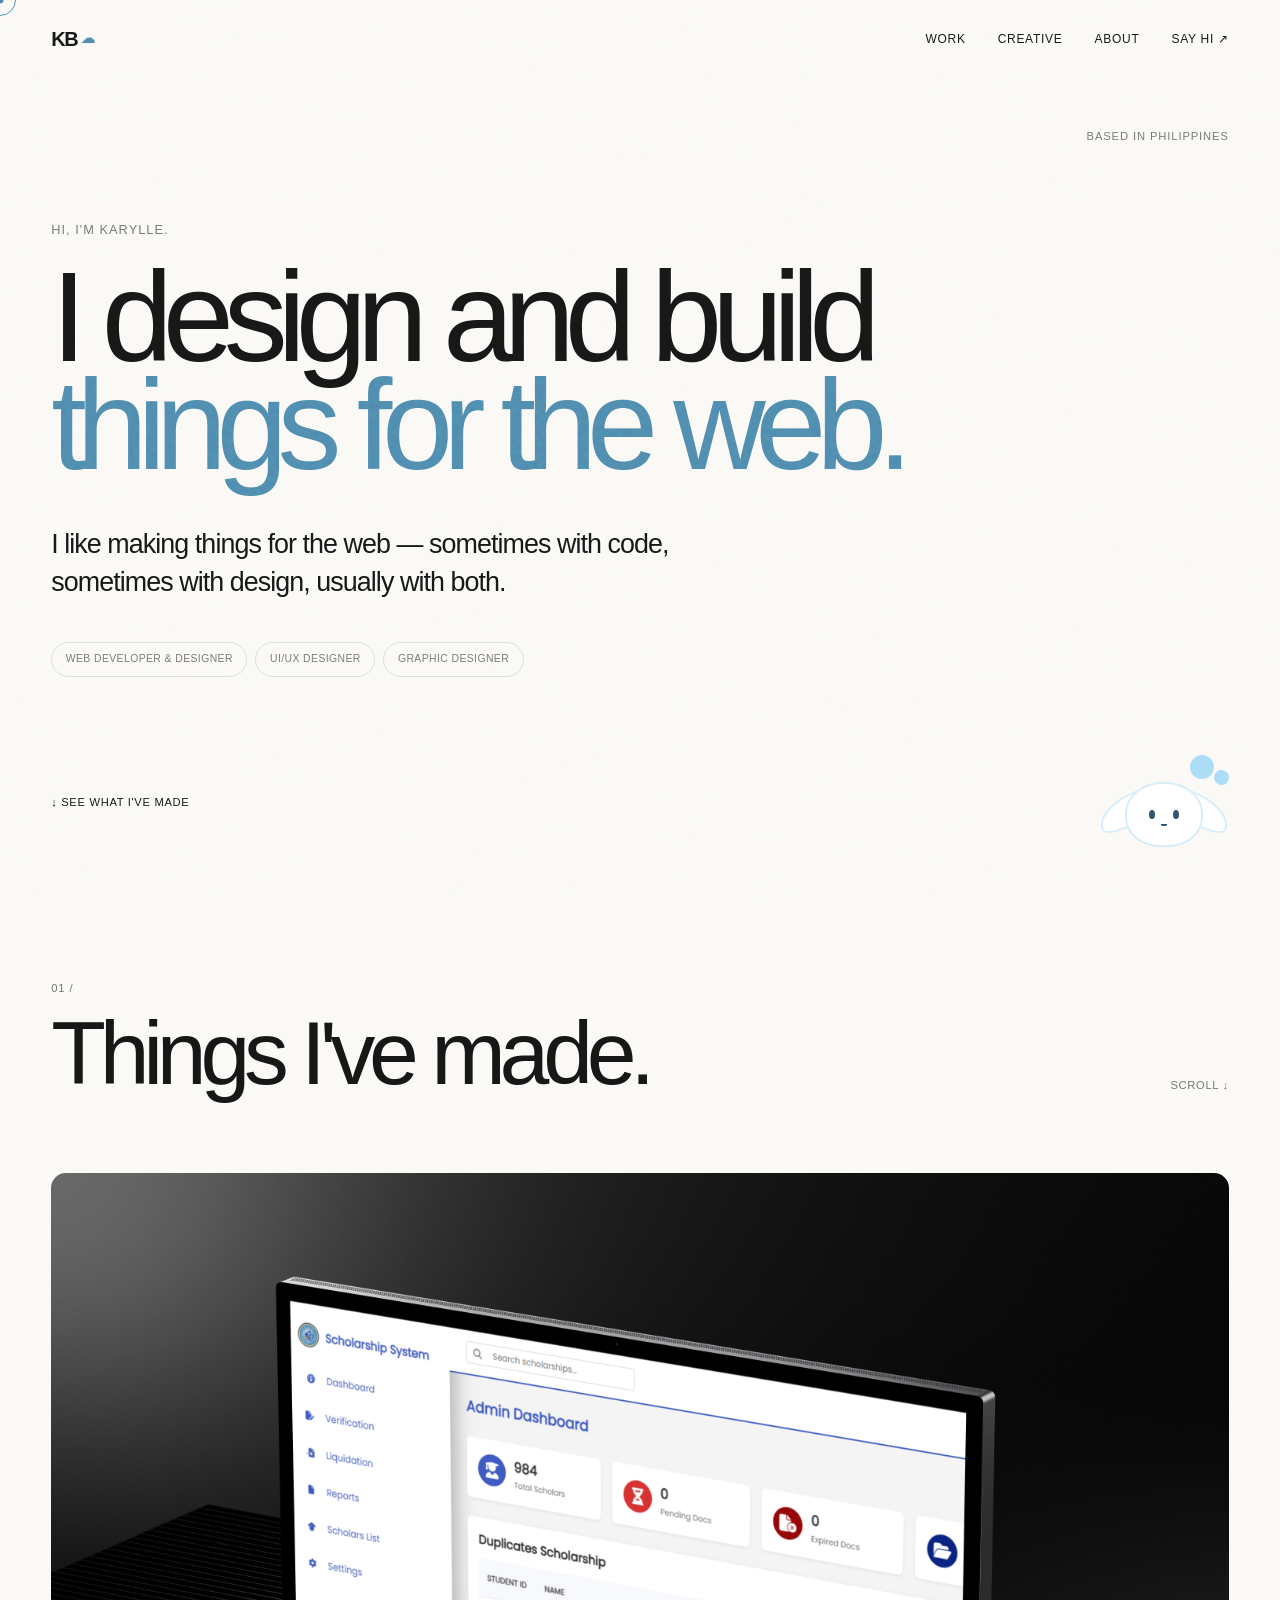
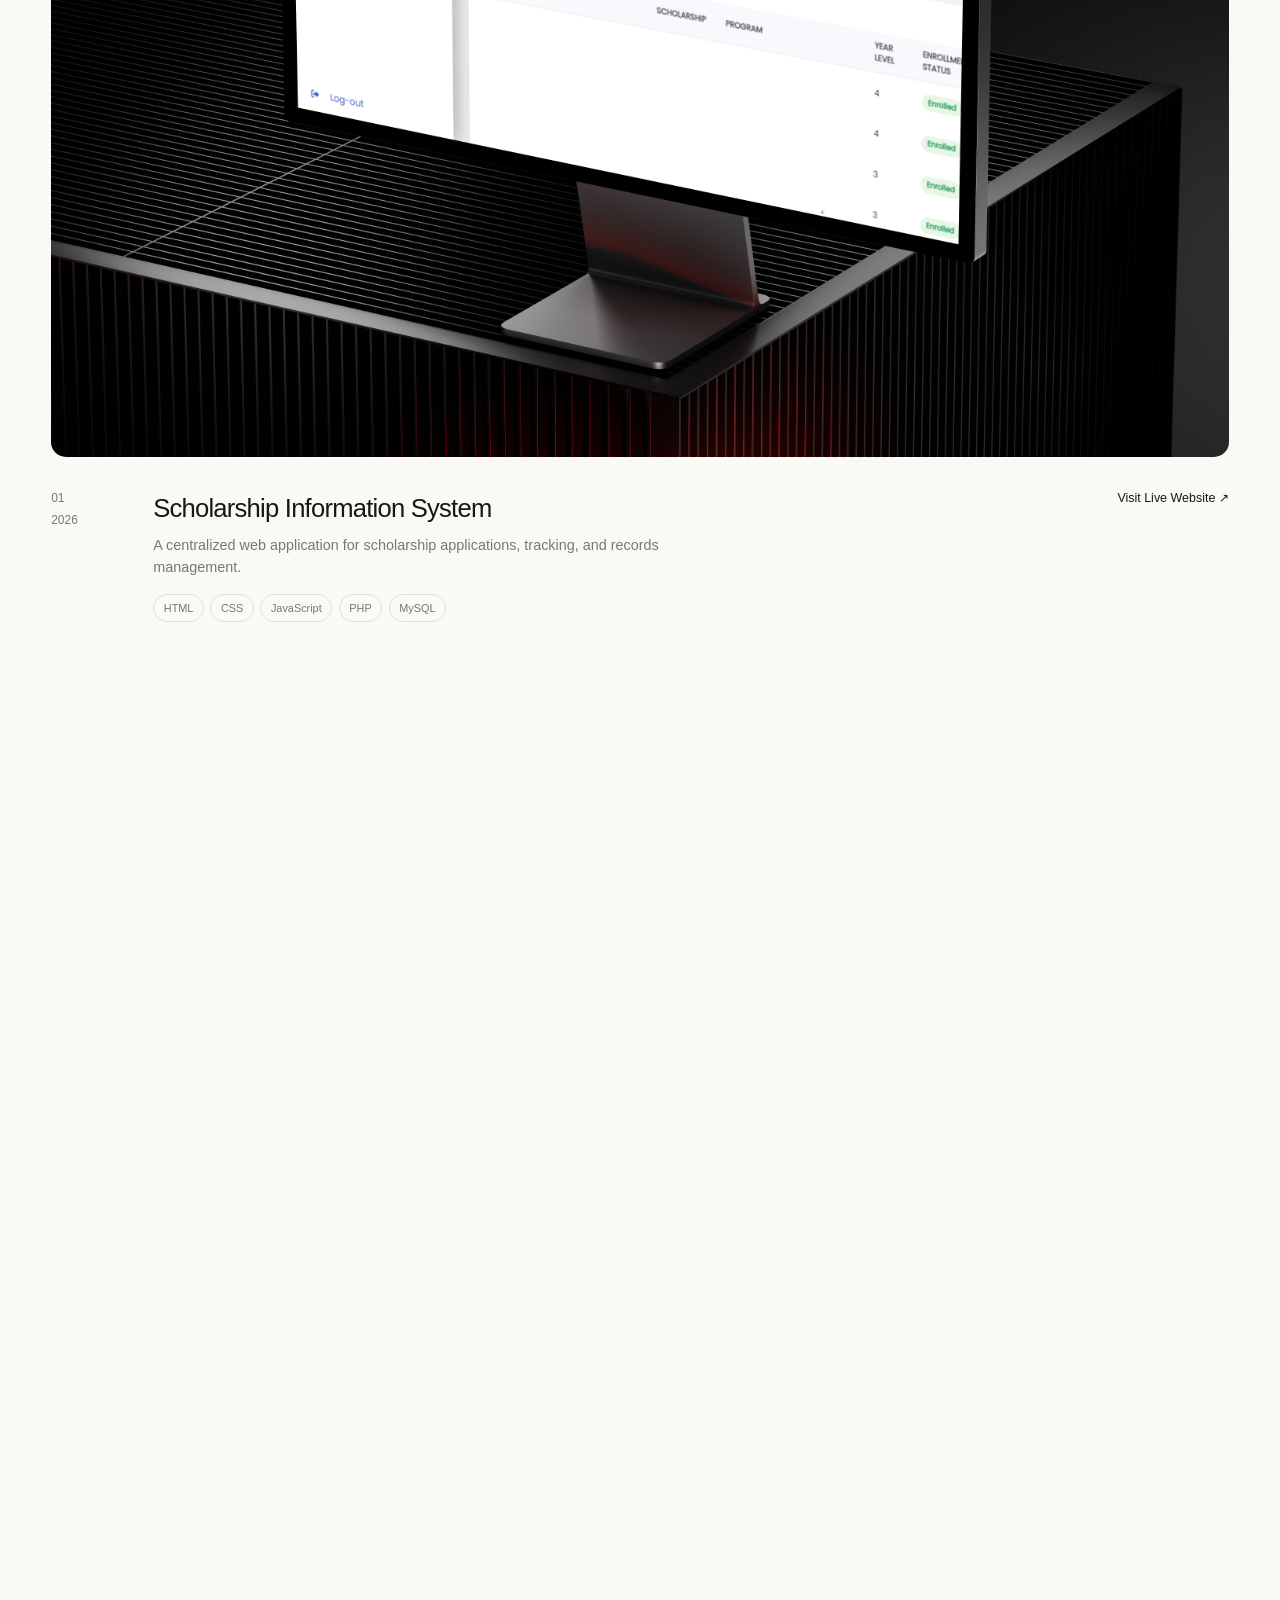
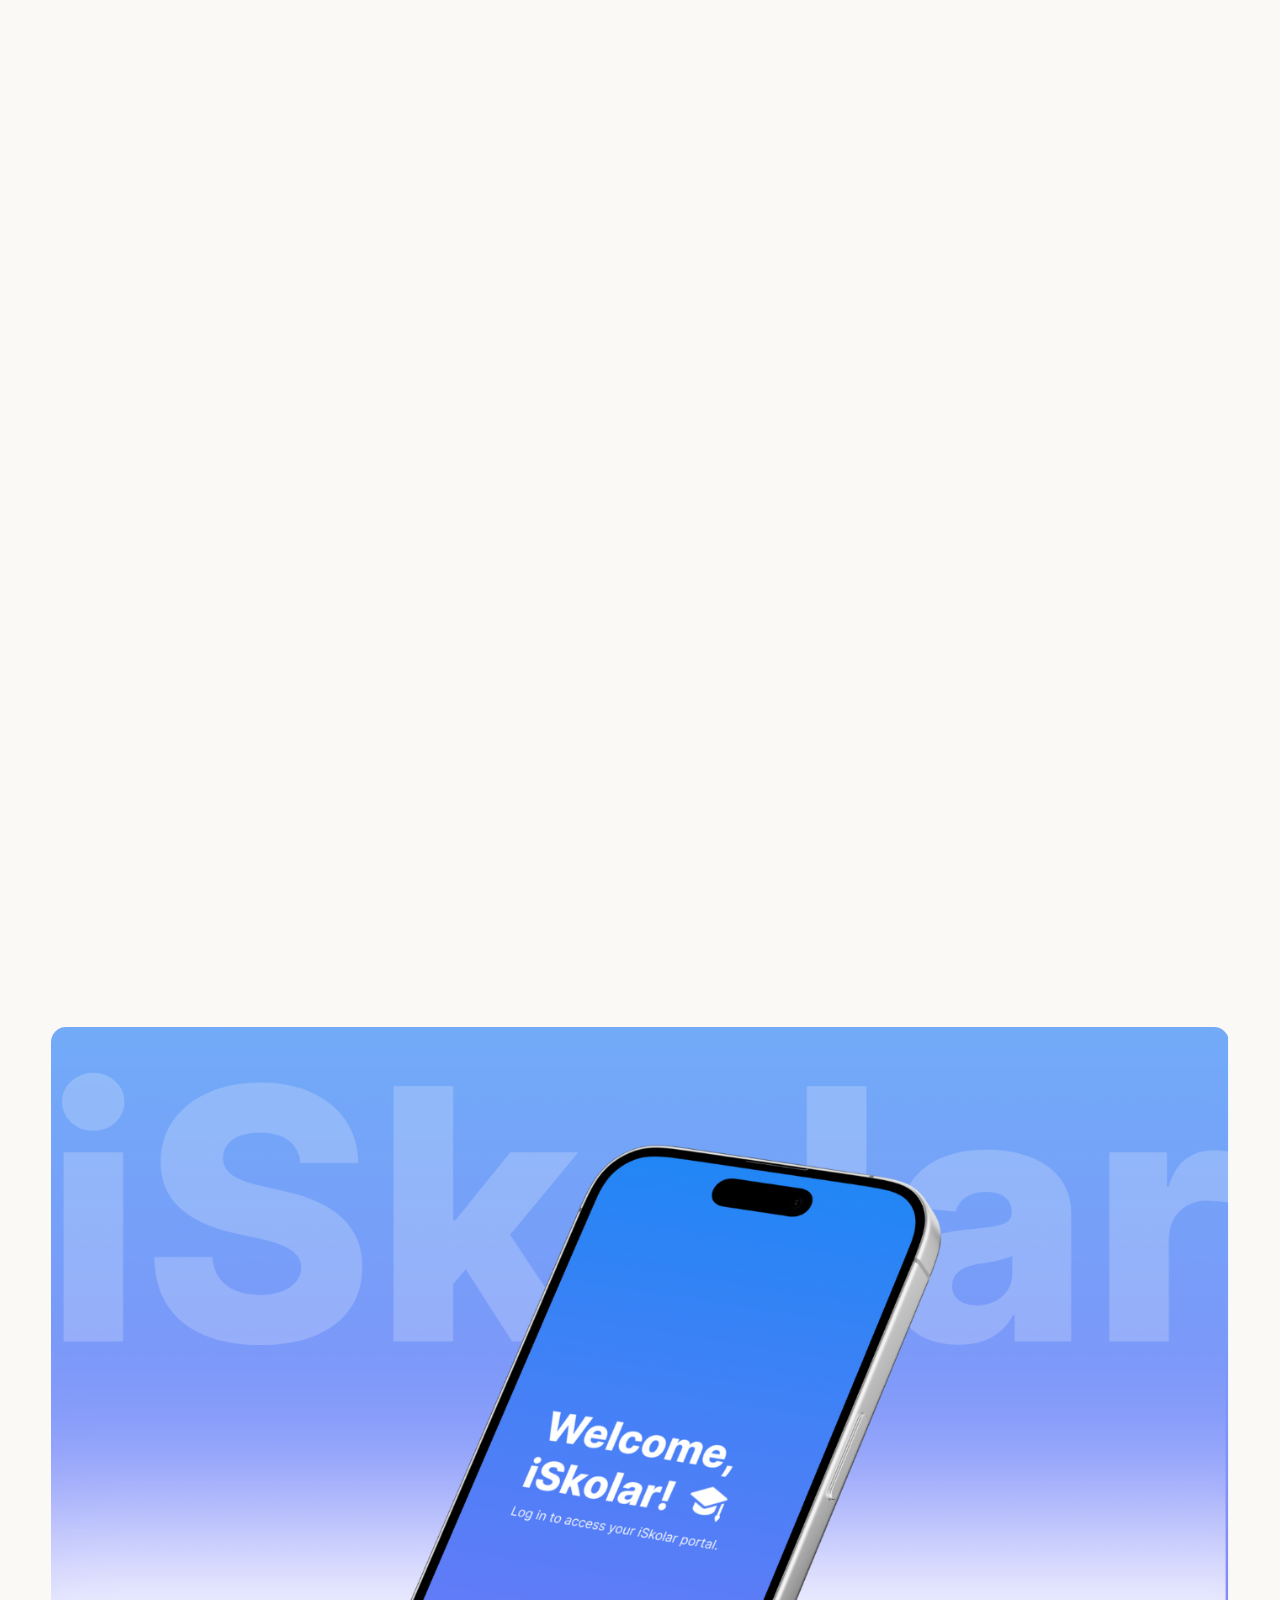
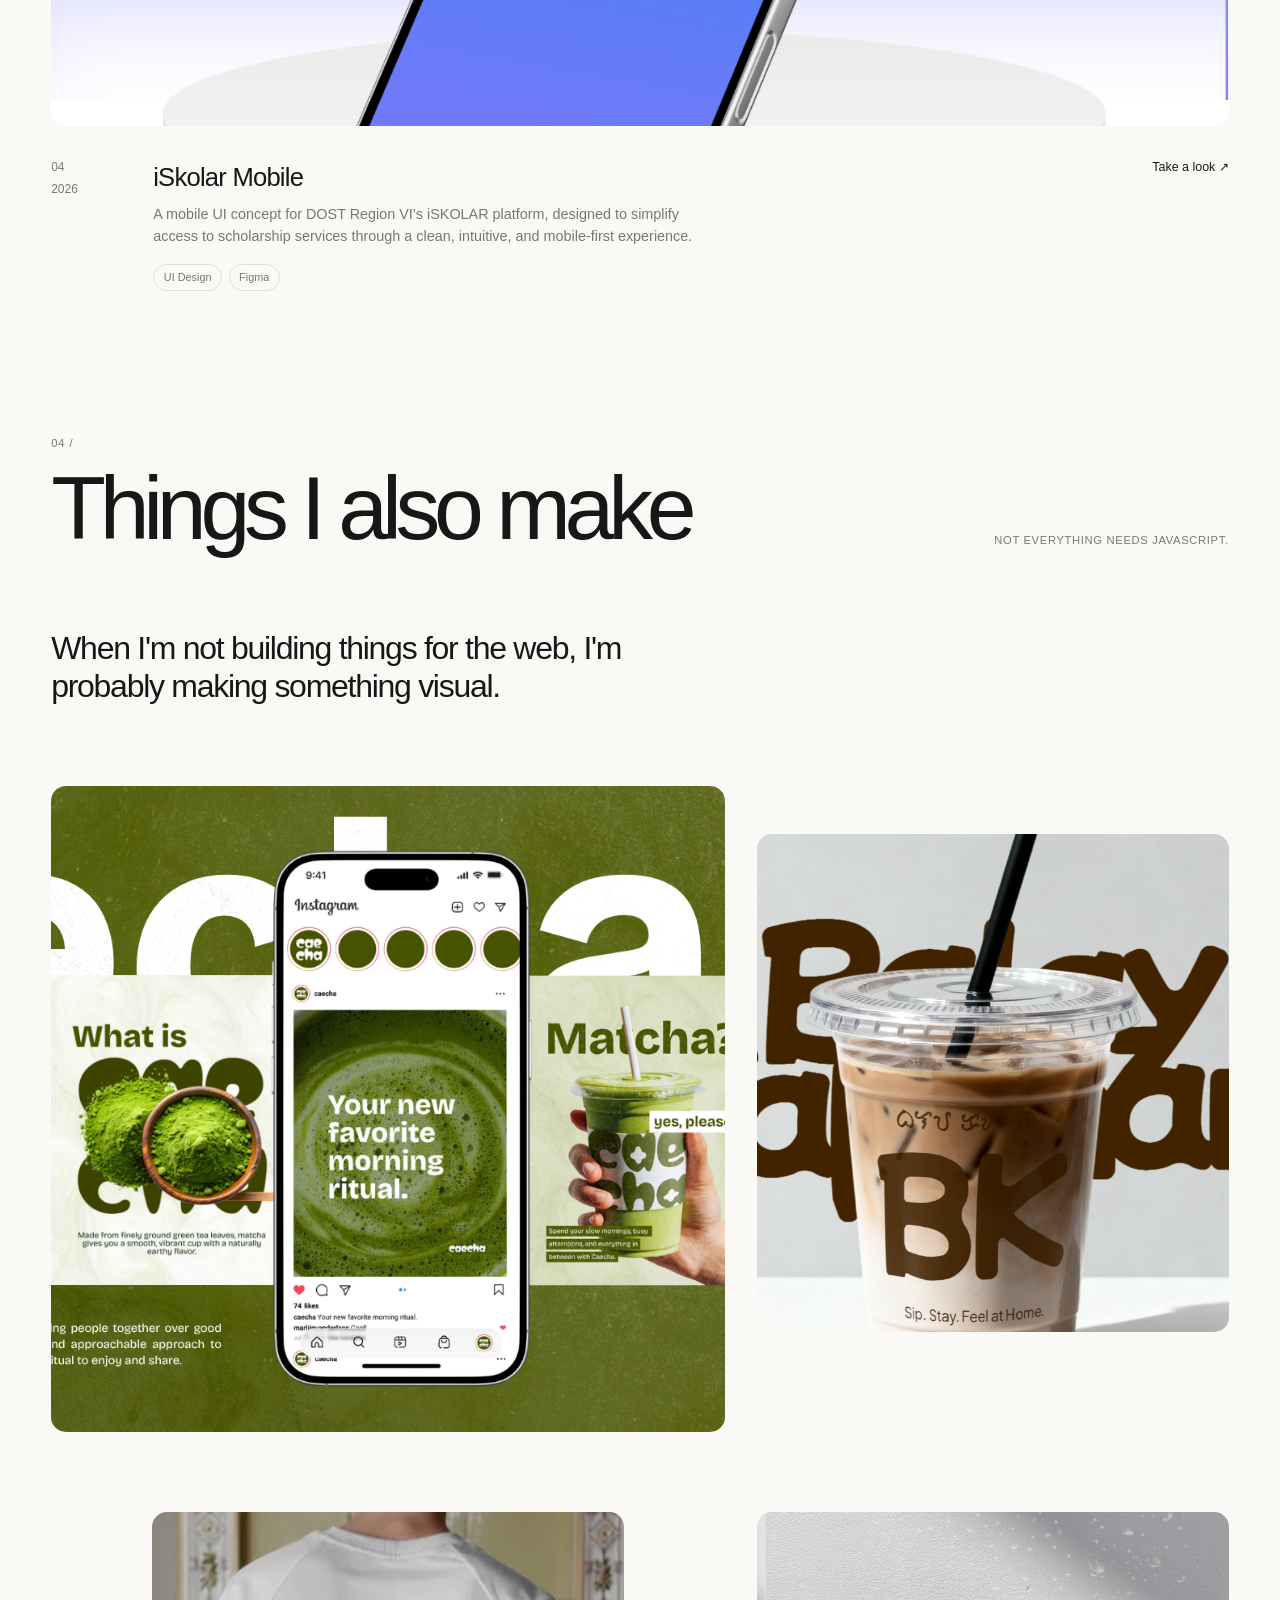
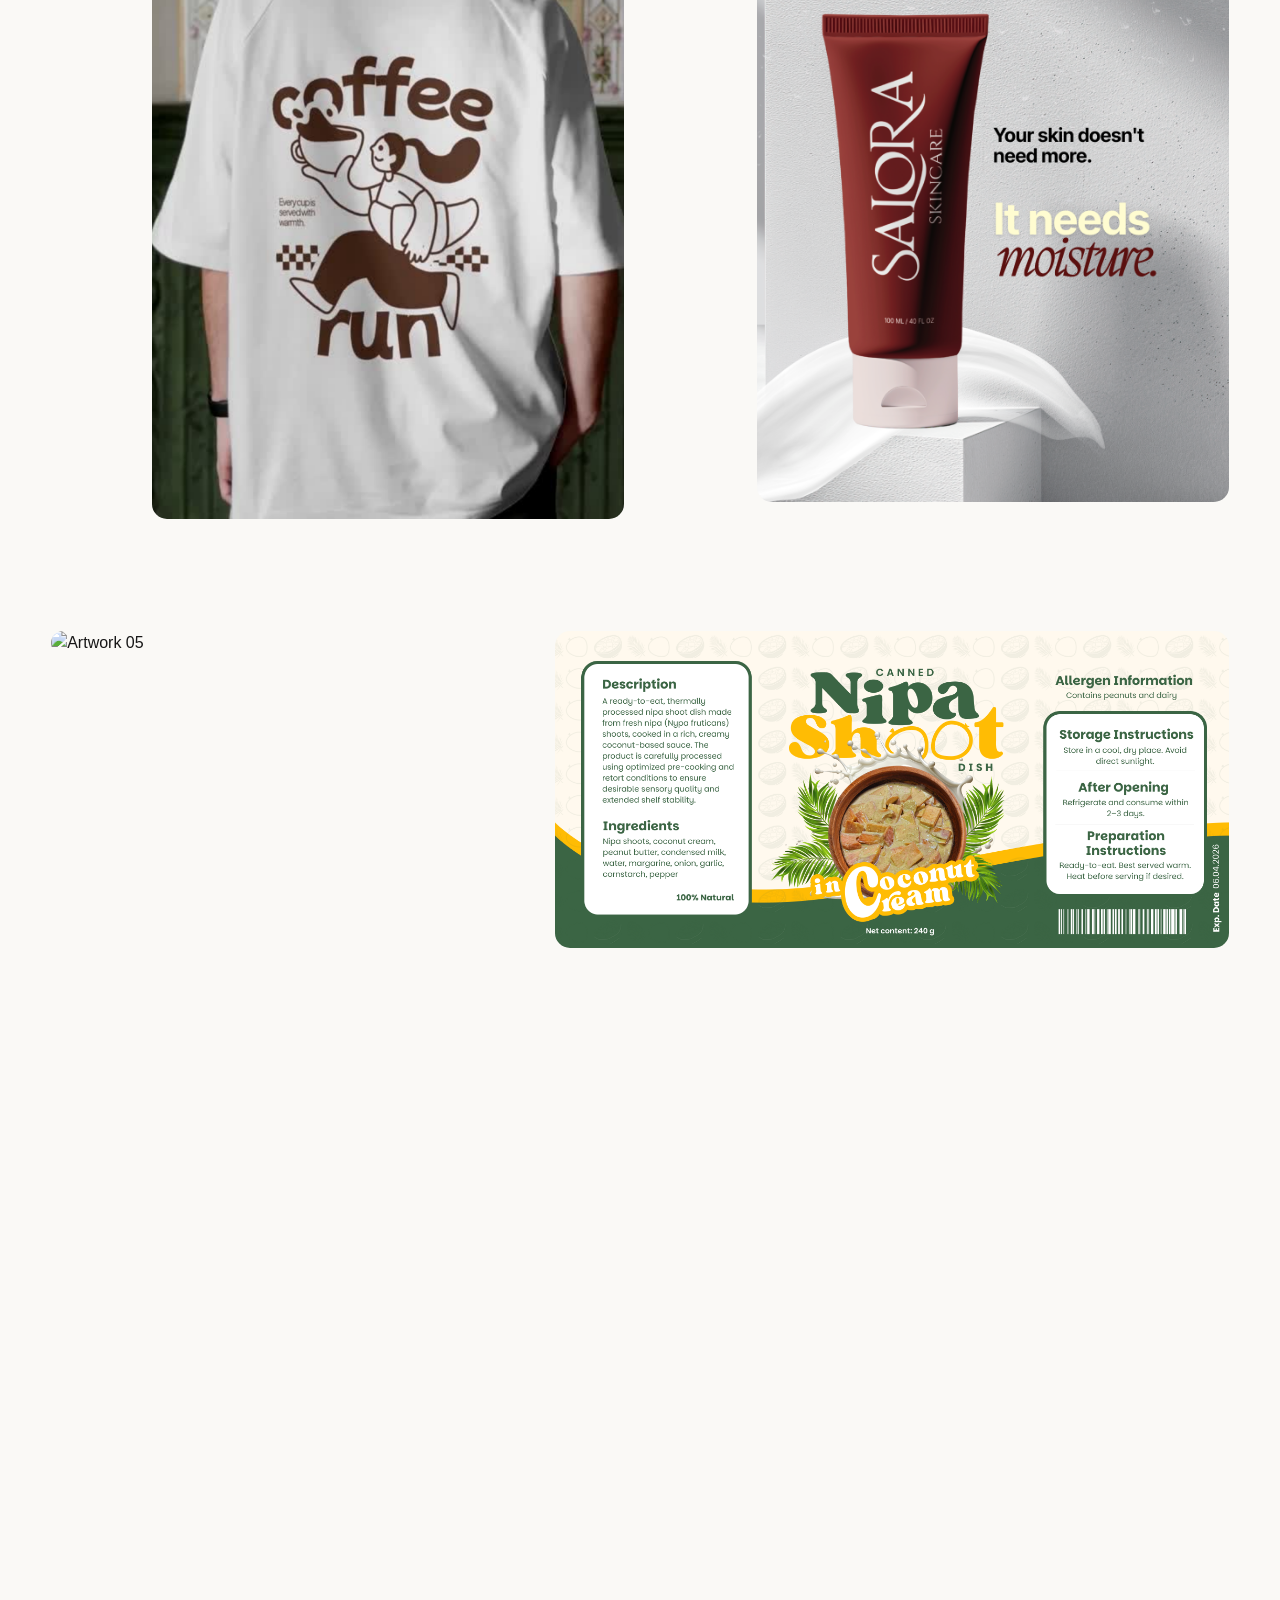
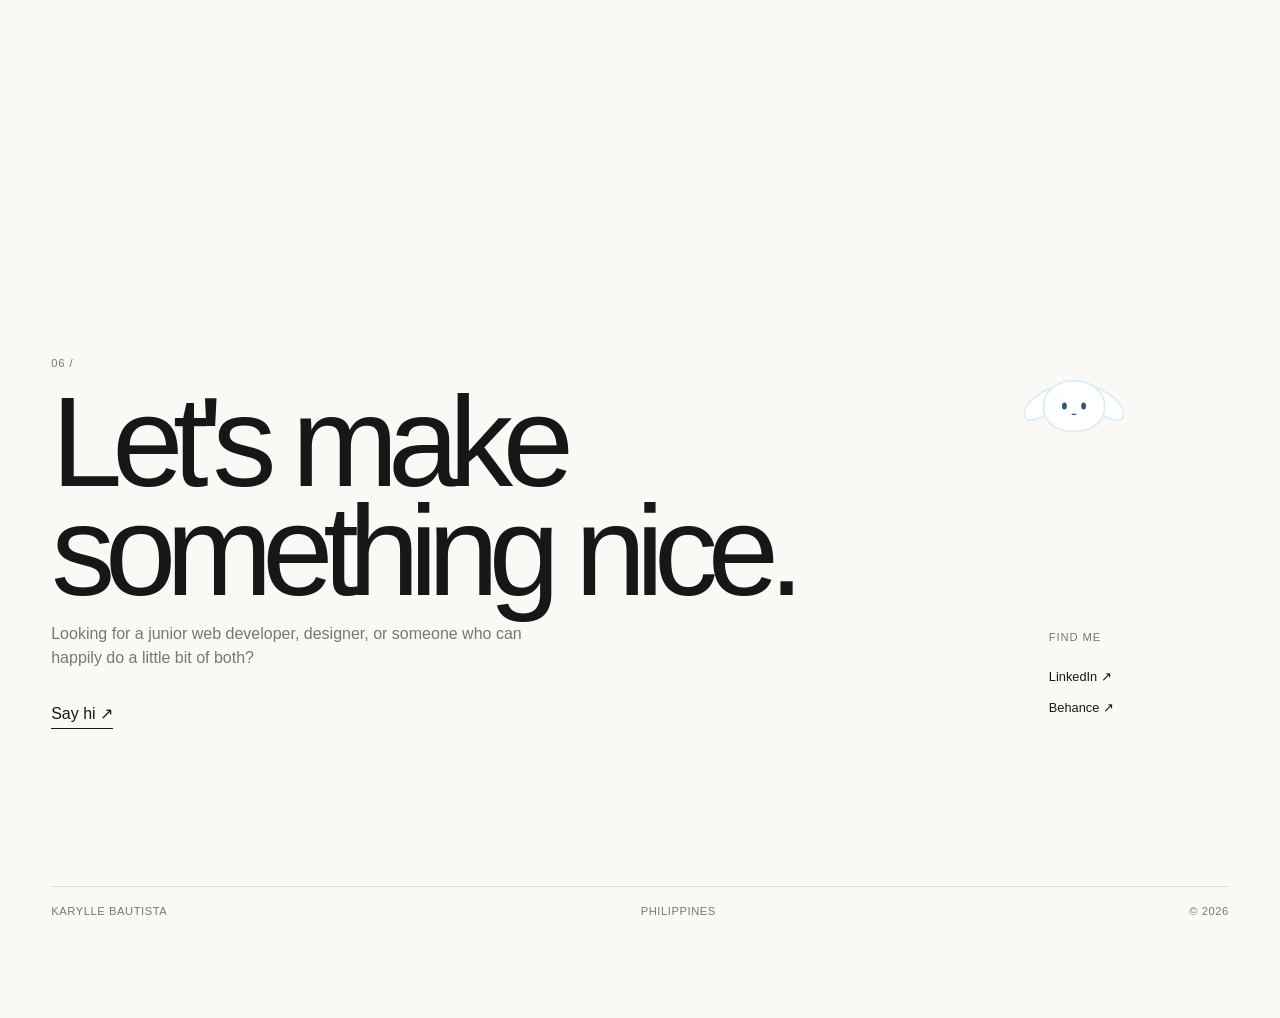
==== commit e1a7949c: "Update index.html" ====
--- a/index.html
+++ b/index.html
@@ -9,7 +9,7 @@
     <meta name="description" content="Karylle Bautista — Computer Science graduate, web developer and designer.">
 
     <title>Karylle Bautista | Web Developer & Designer</title>
-    <link rel="icon" type="image/x-icon" href="../assets/images/cinnamon.png">
+    <link rel="icon" type="image/x-icon" href="assets/images/cinnamon.png">
     <link rel="stylesheet" href="style.css">
 </head>
 
--- a/style.css
+++ b/style.css
@@ -1043,12 +1043,36 @@
 
 }
 
+.image {
+    position: relative;
+    flex: 0 0 400px;
+}
+
 .image img {
+    width: 100%;
     max-width: 400px;
-    overflow: hidden;
+    height: auto;
     display: block;
+}
+
+.image2 {
+    position: absolute;
+    width: 40px;
+    height: 40px;
+    top: -15px;
+    right: -15px;
+    z-index: 2;
+}
+
+.image2 img {
+    width: 100%;
     height: auto;
-
+    display: block;
+}
+
+.image2 img {
+    width: 100%;
+    display: block;
 }
 
 
@@ -1832,4 +1856,4 @@
 
     }
 
-}+}
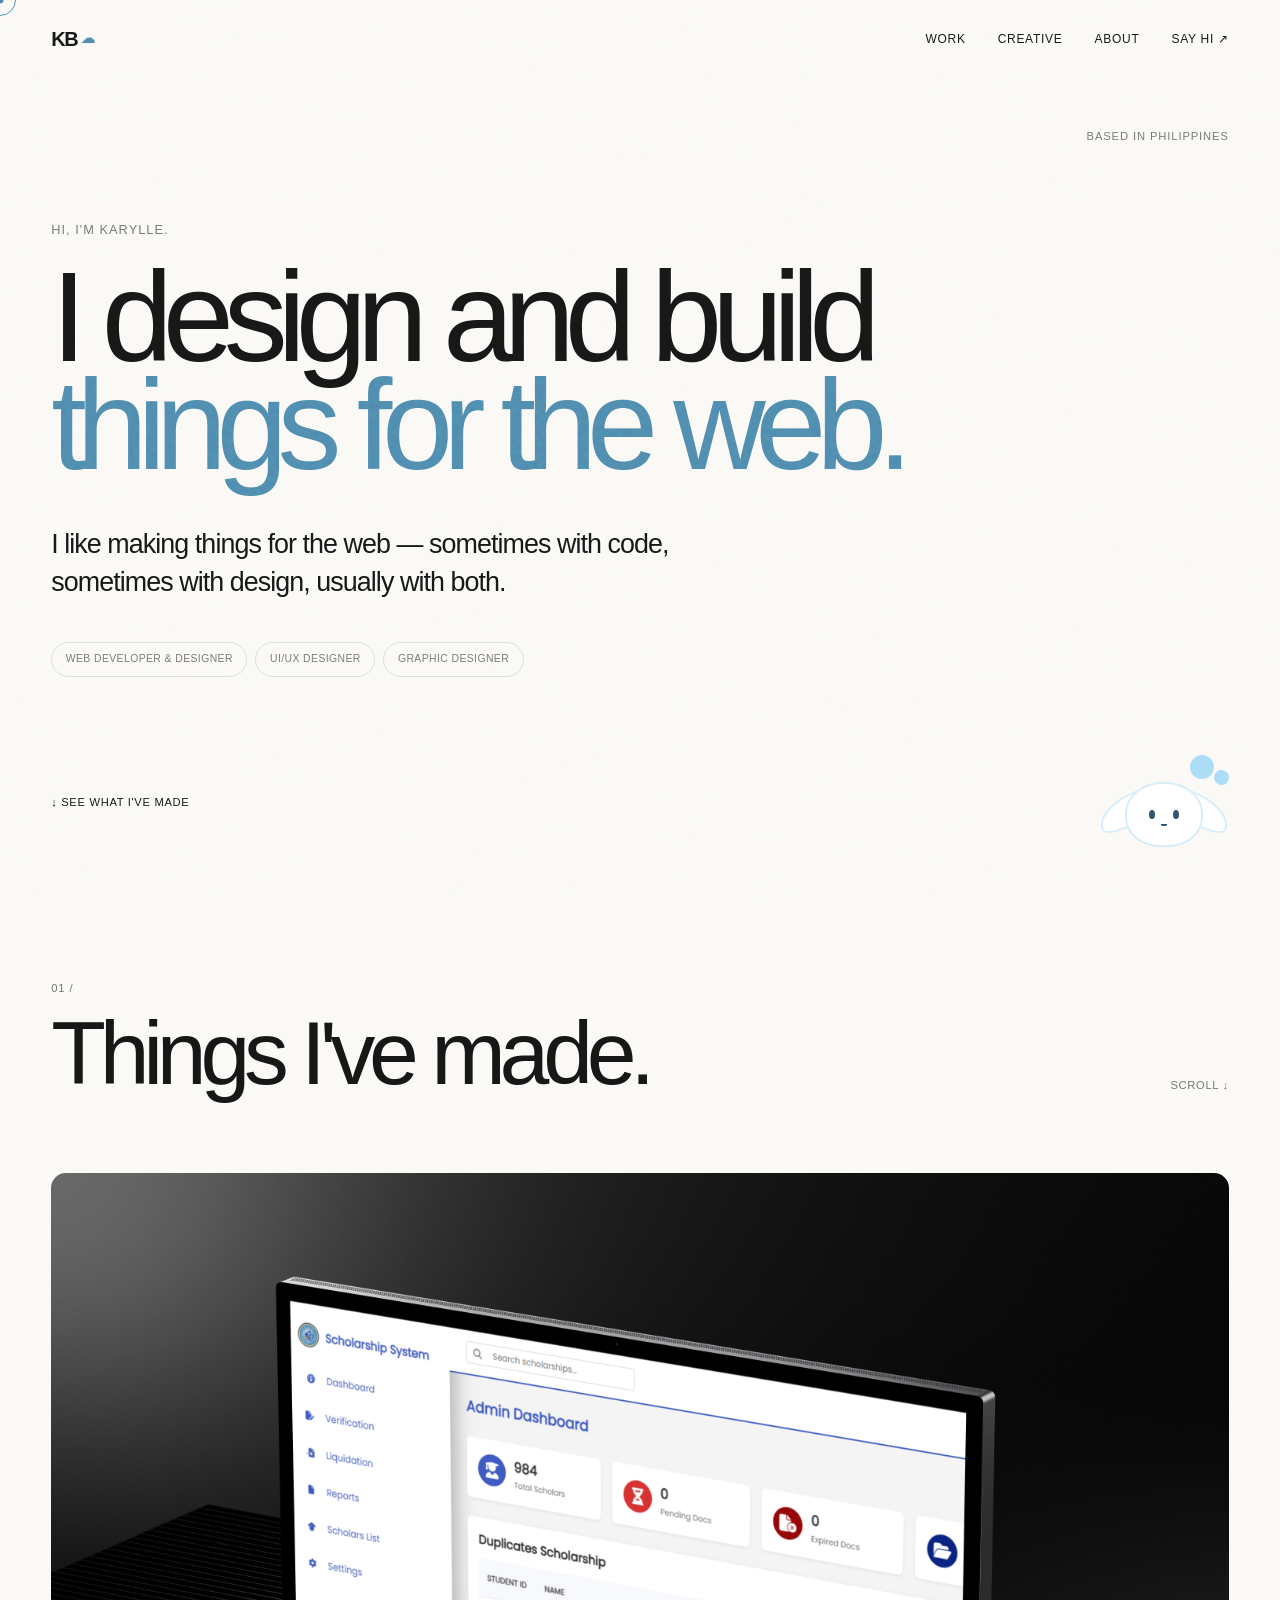
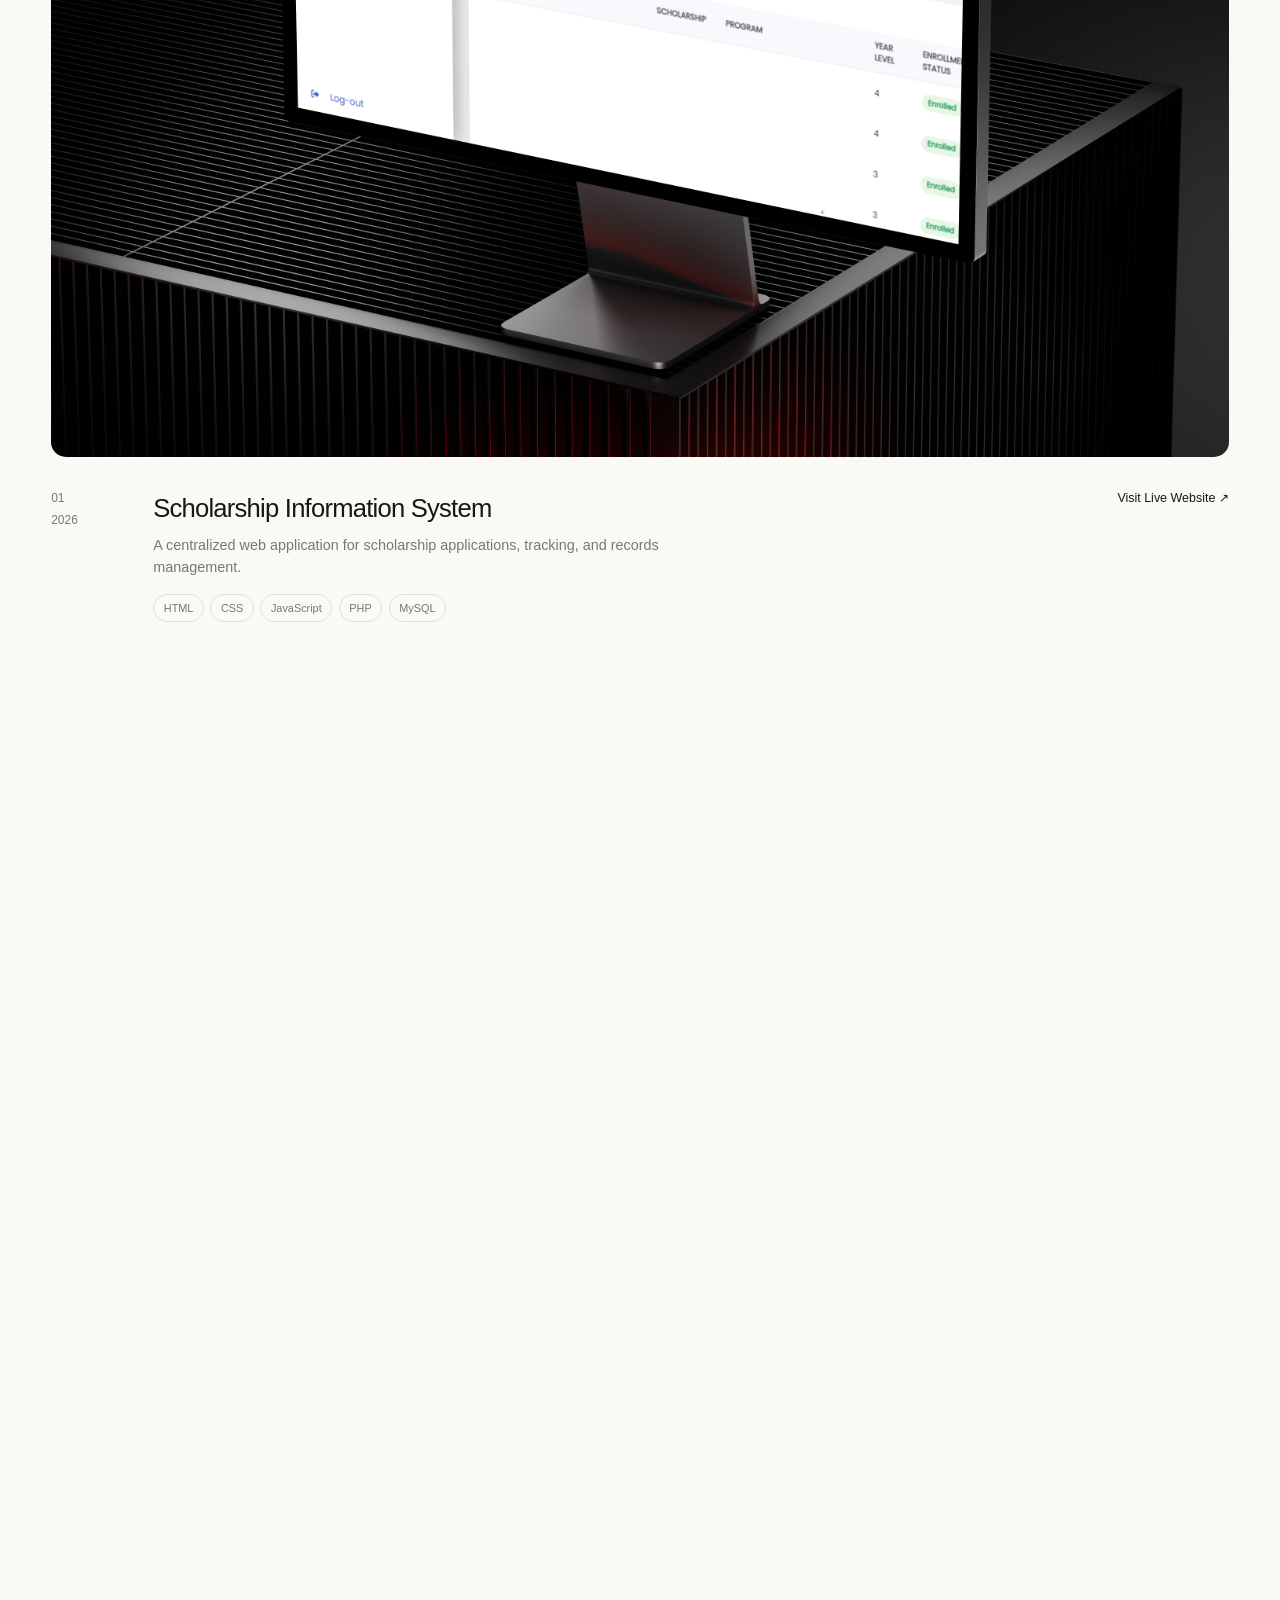
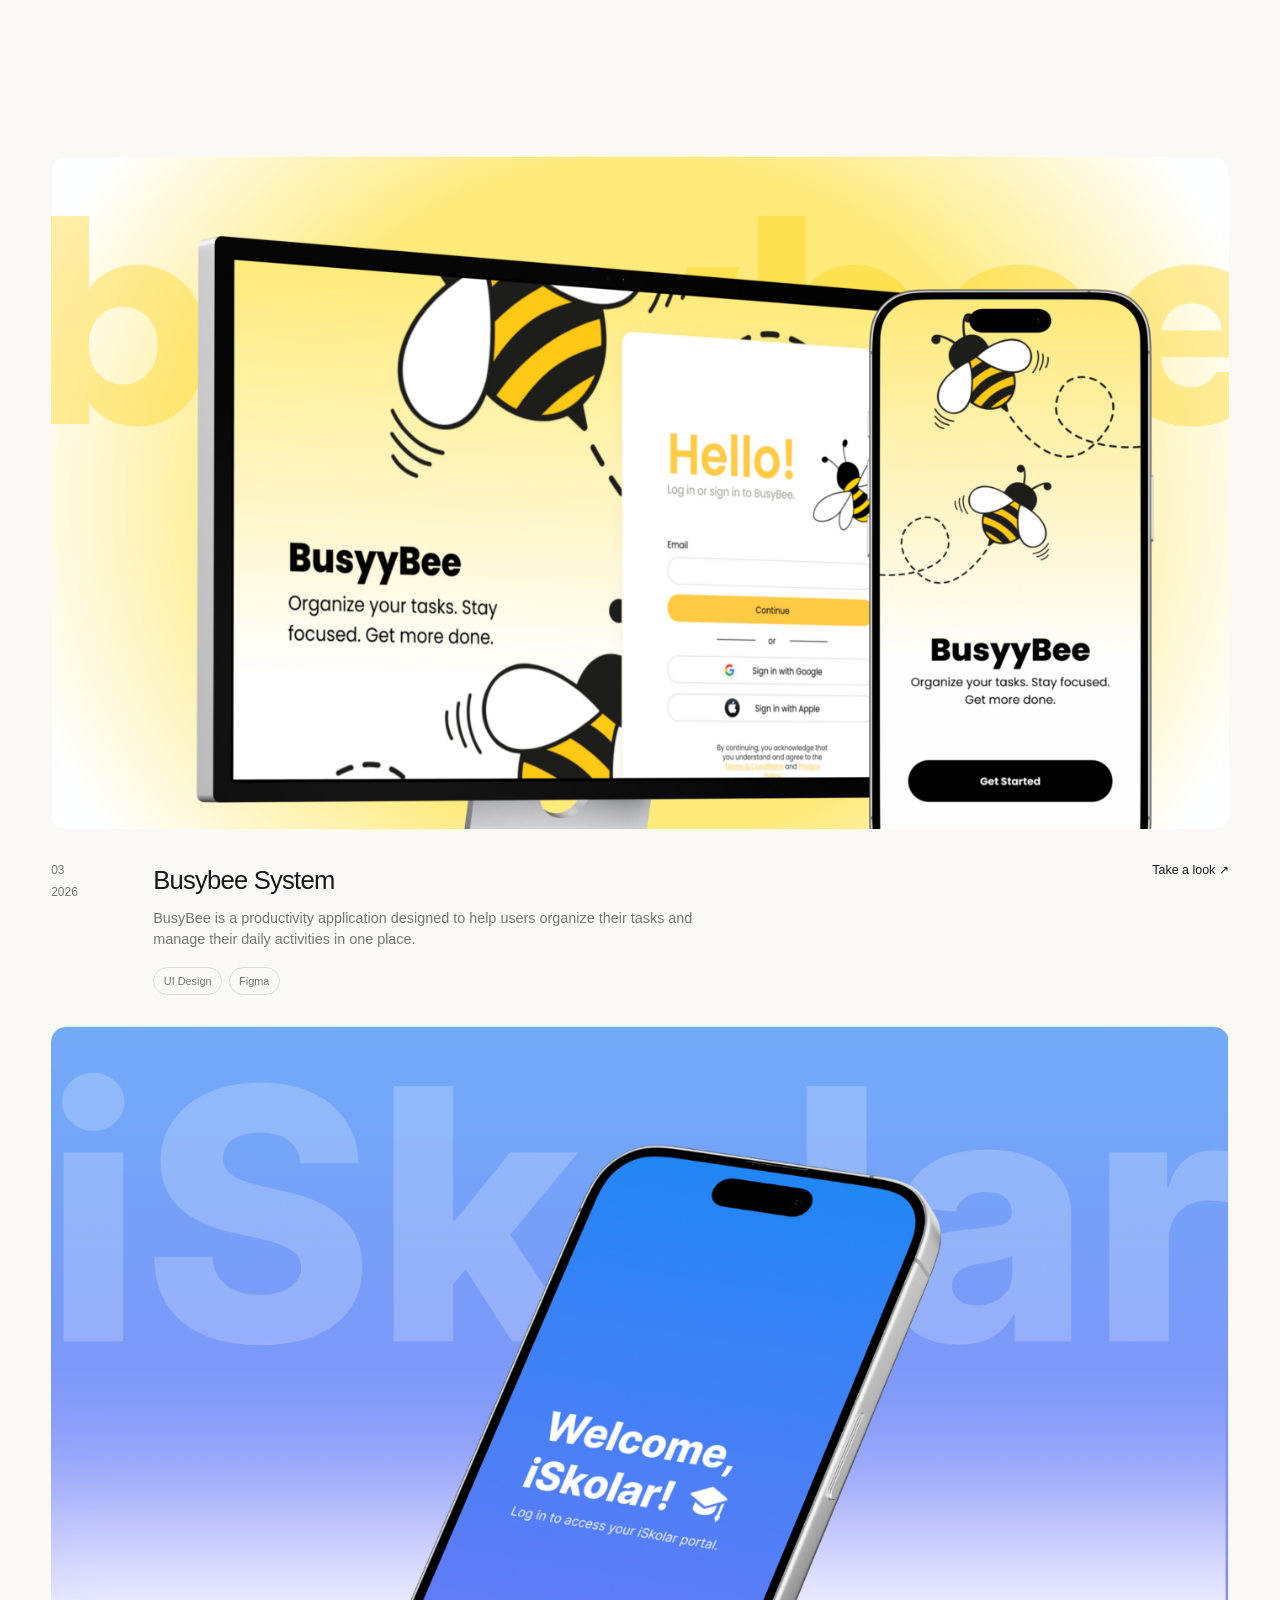
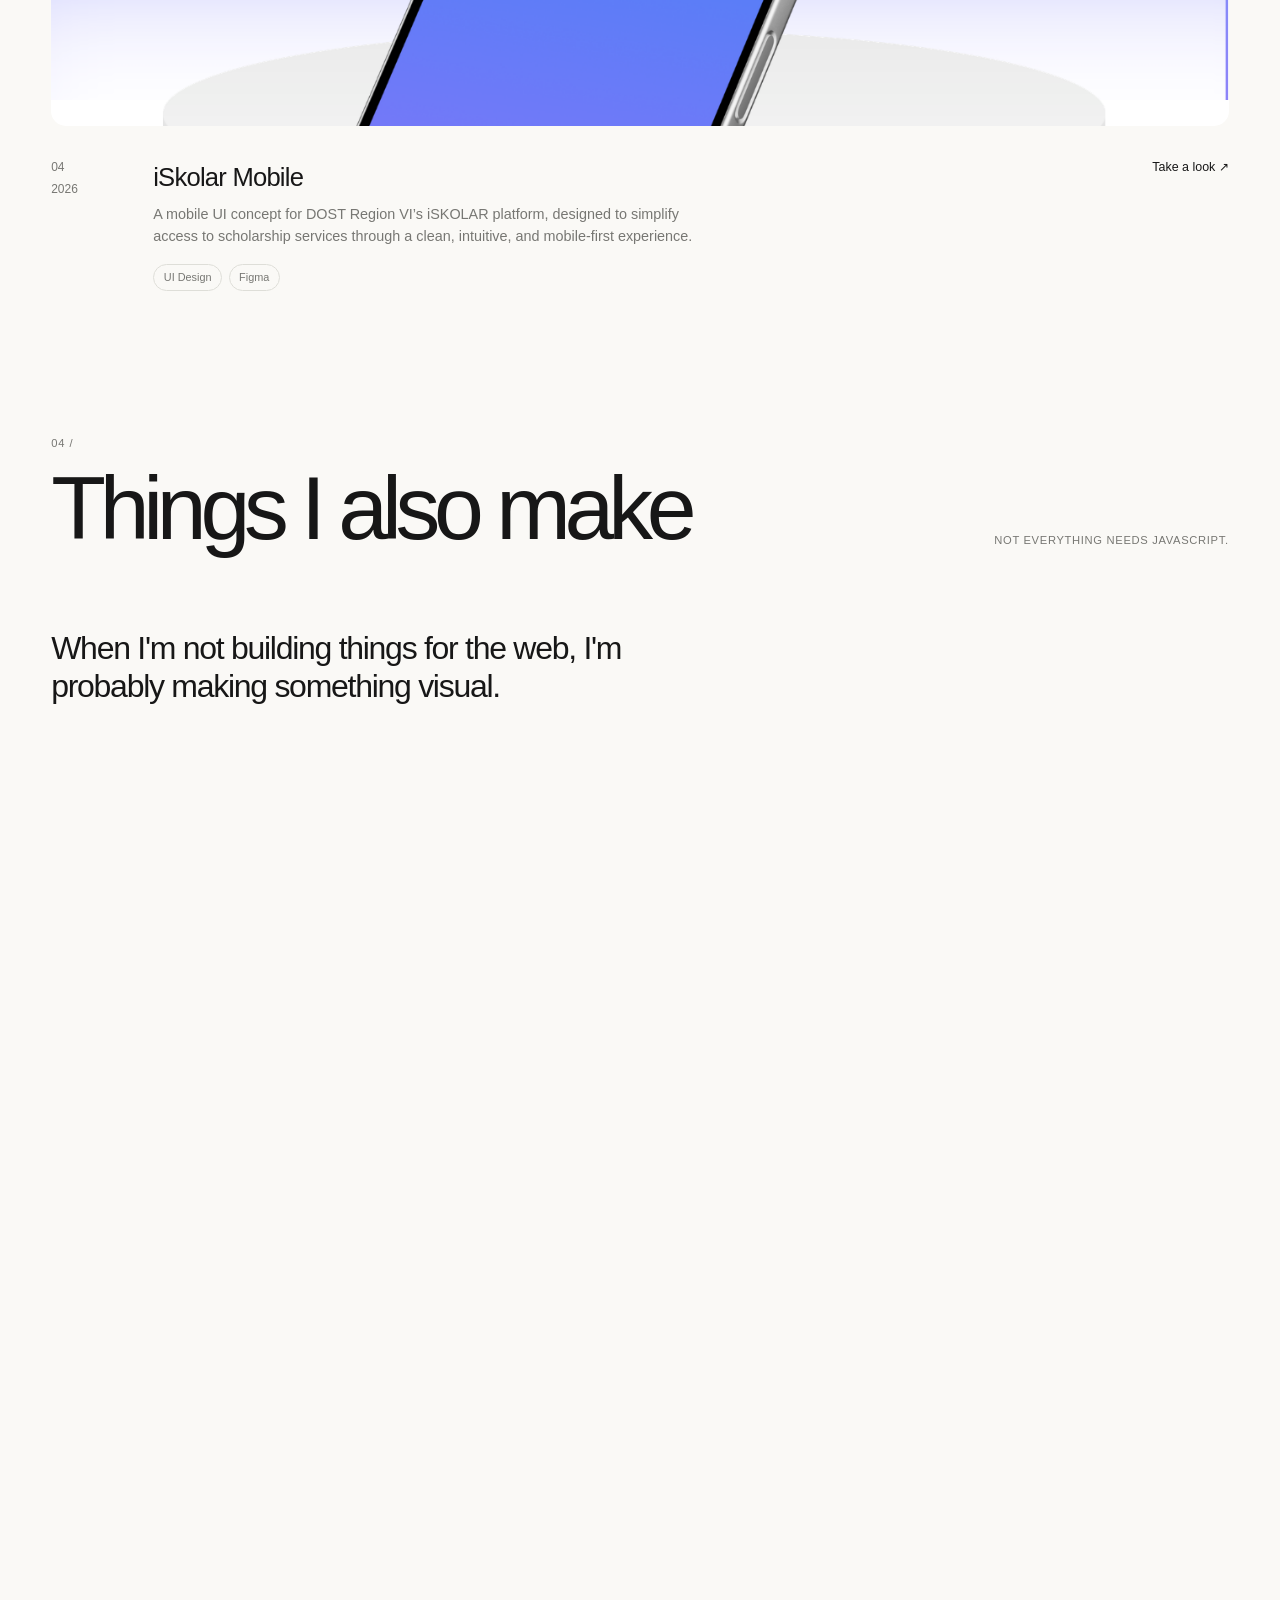
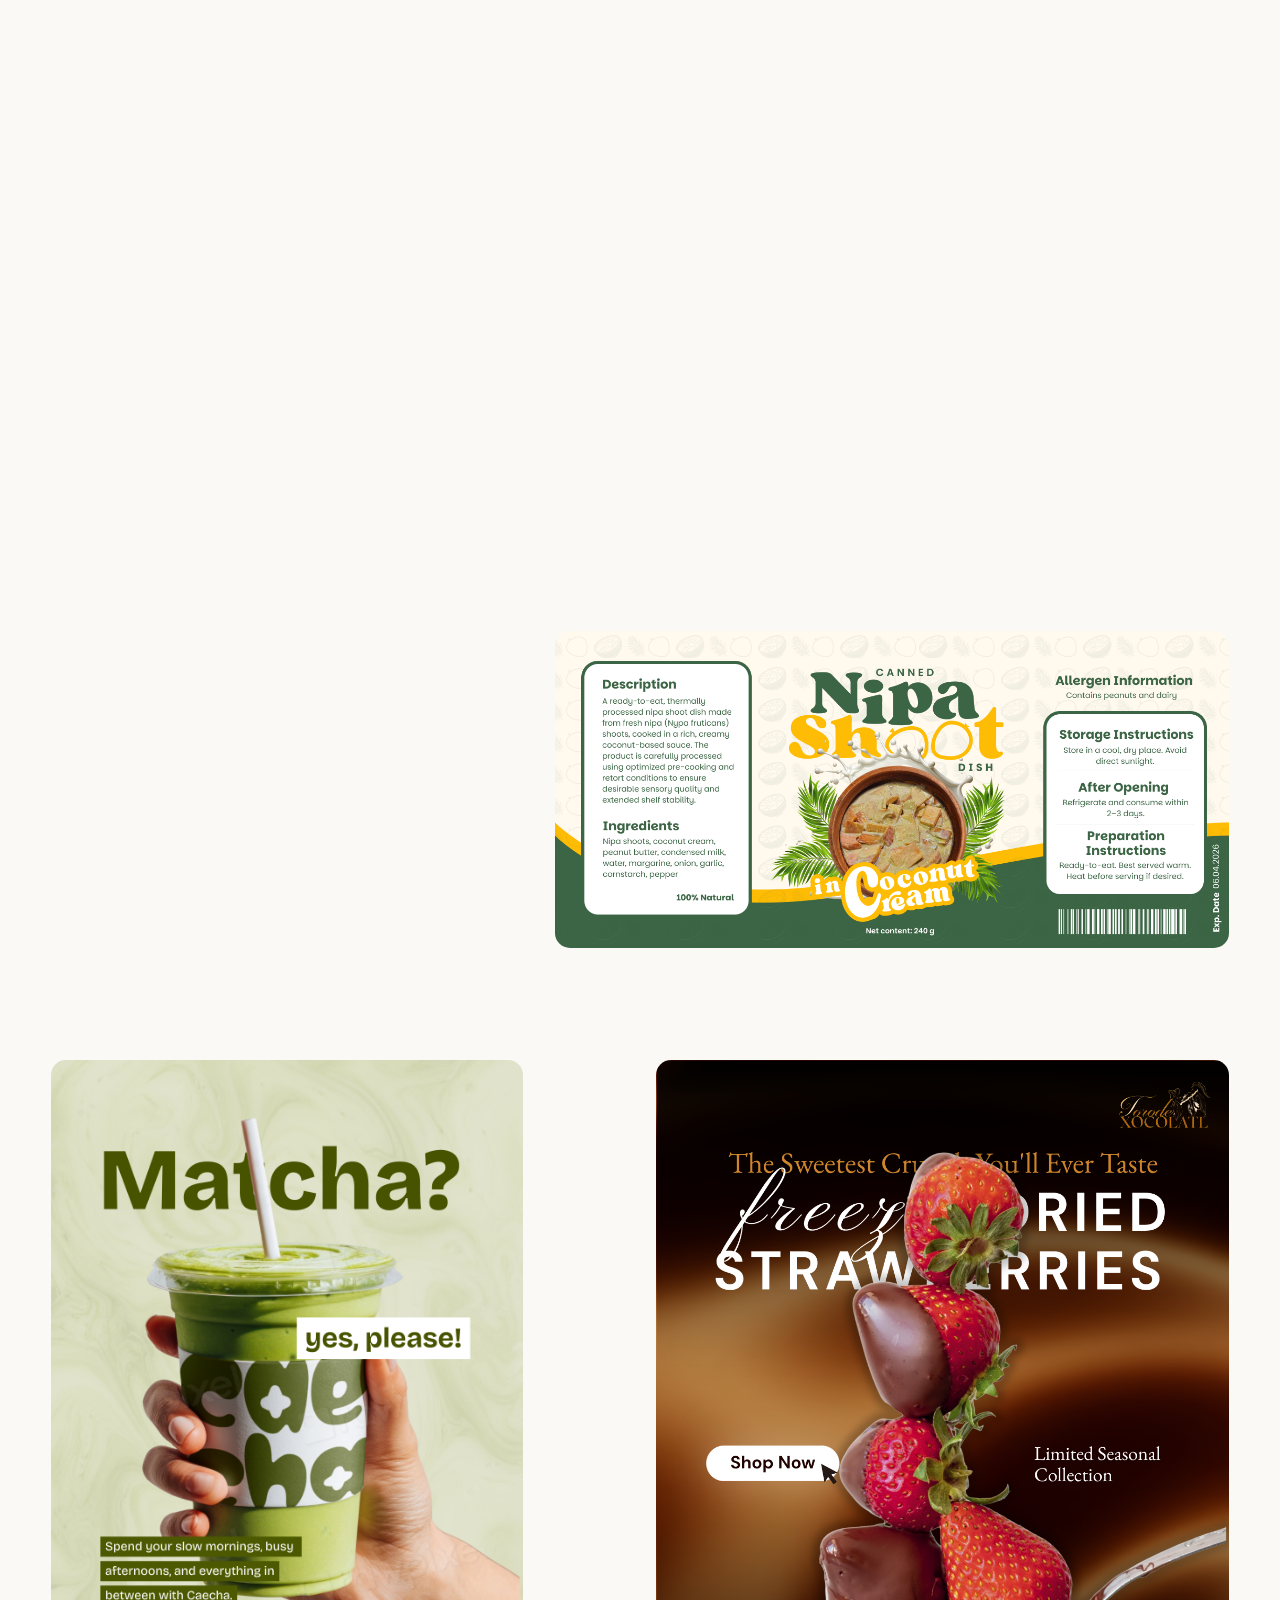
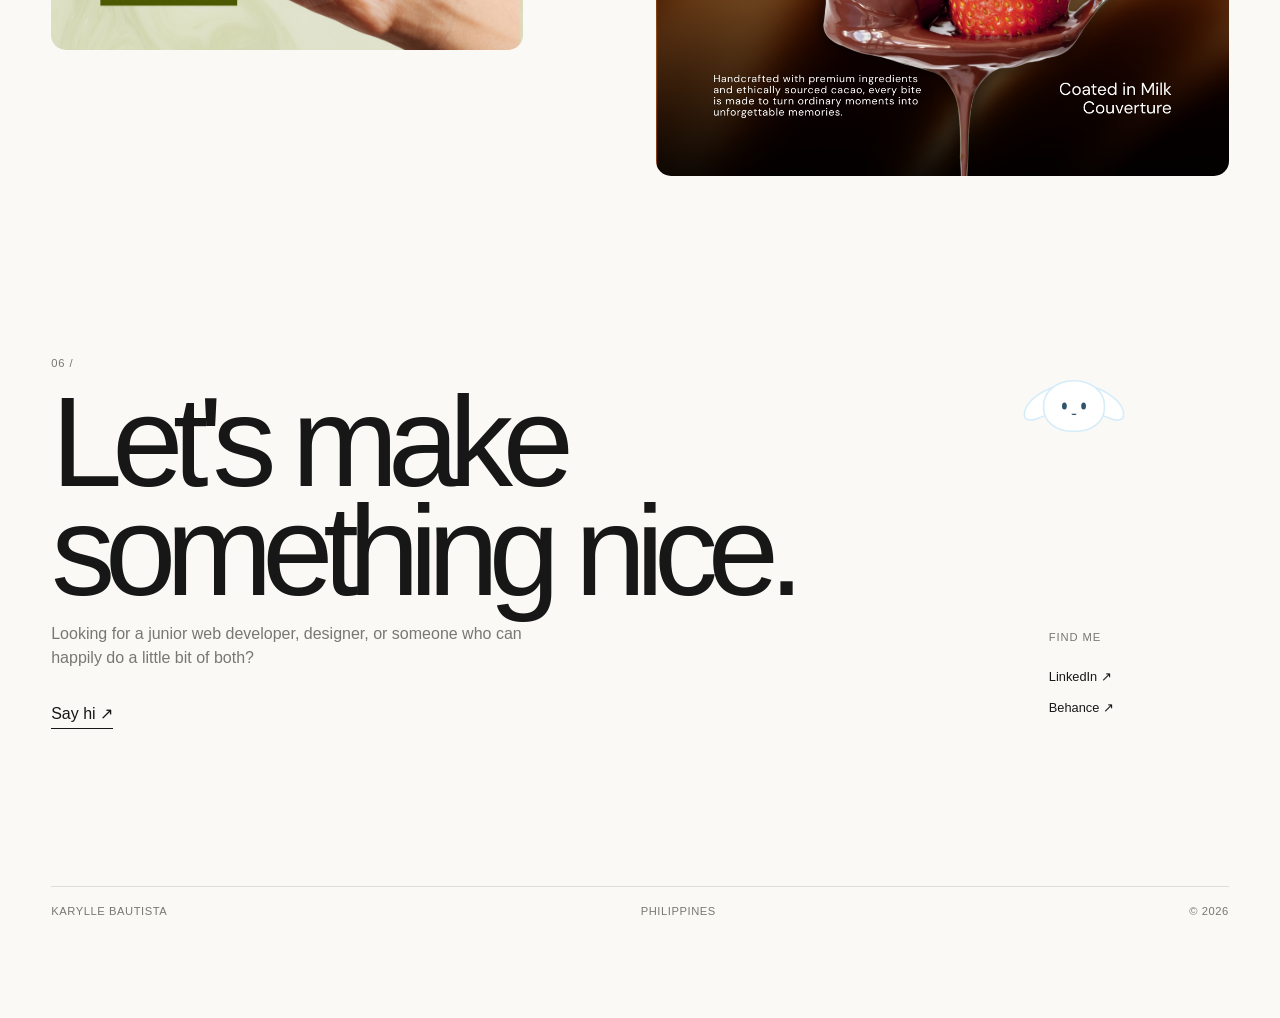
==== commit e7797d74: "Update index.html" ====
--- a/index.html
+++ b/index.html
@@ -522,7 +522,7 @@
 
                     <p>Find me</p>
 
-                    <a href="www.linkedin.com/in/karylle-bautista27" target="_blank">LinkedIn ↗</a>
+                    <a href="https://www.linkedin.com/in/karylle-bautista27" target="_blank">LinkedIn ↗</a>
                     <a href="https://www.behance.net/karylle" target="_blank">Behance ↗</a>
 
                 </div>
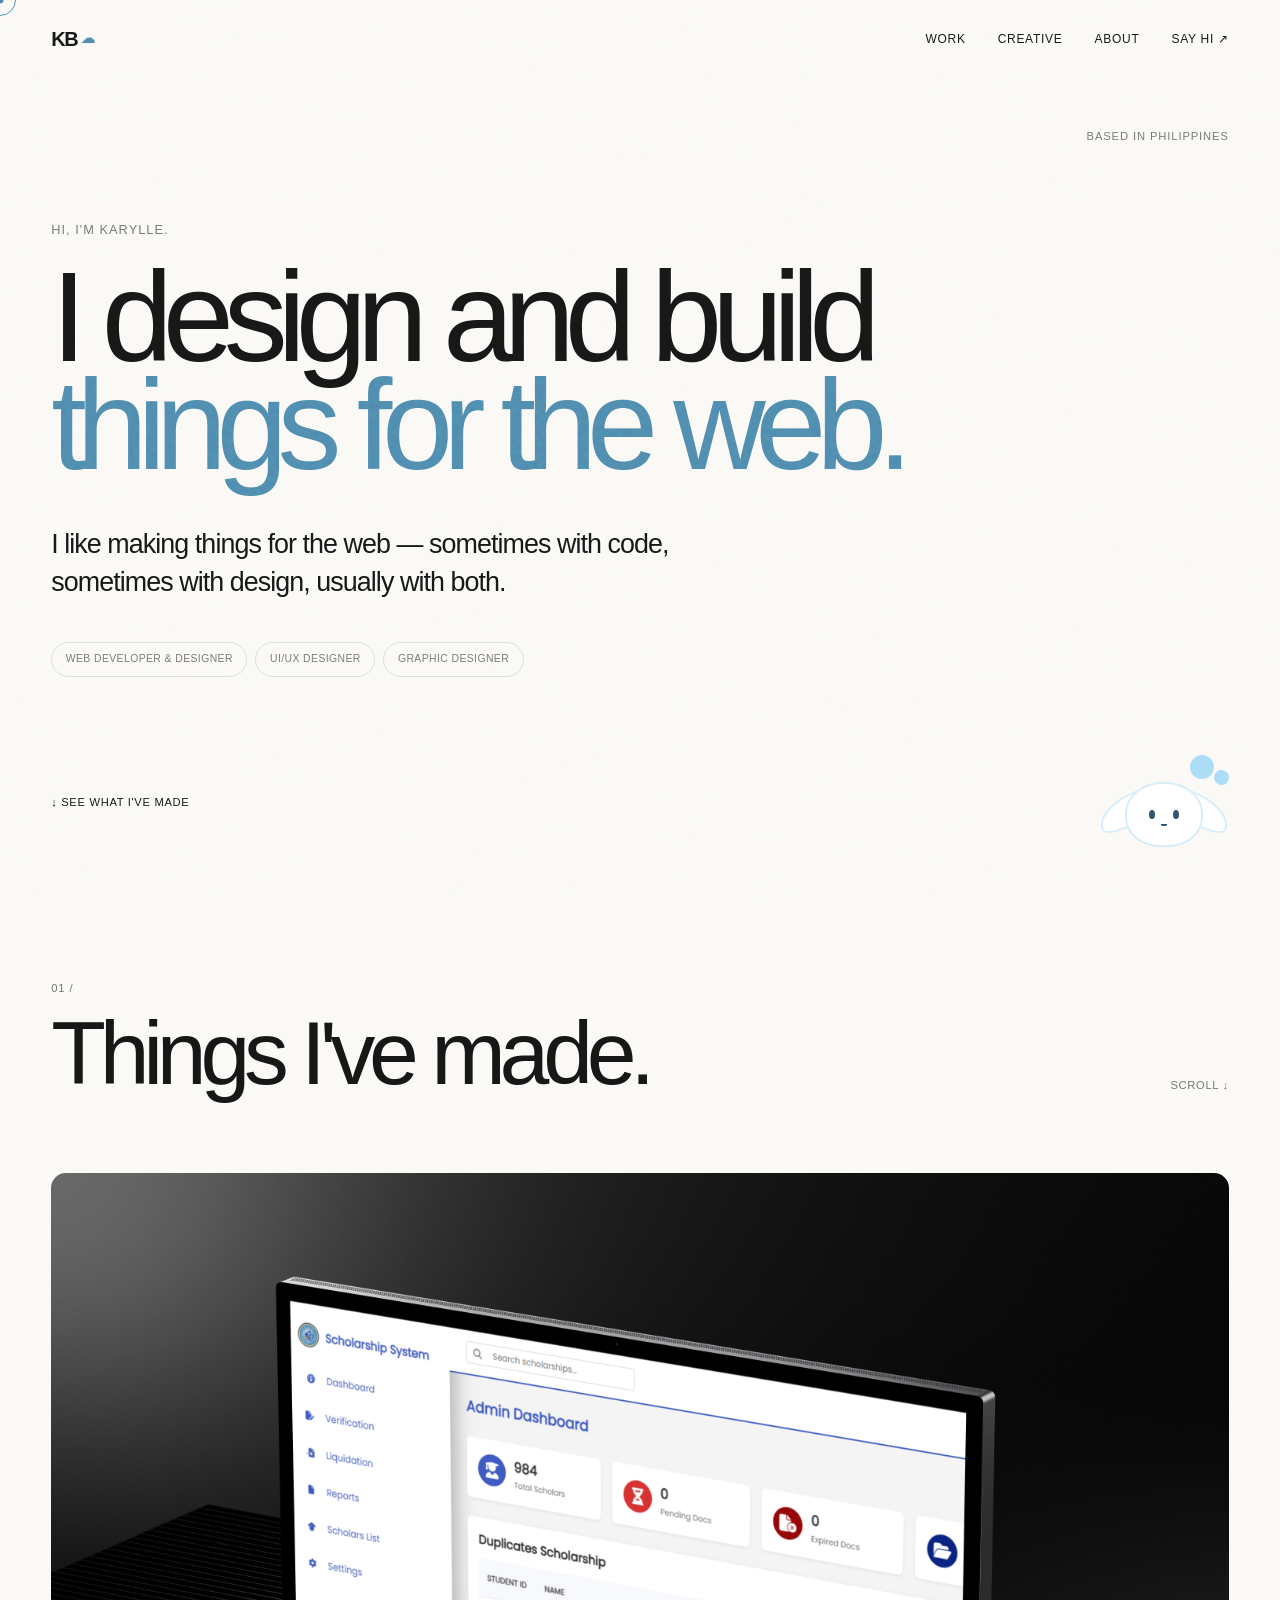
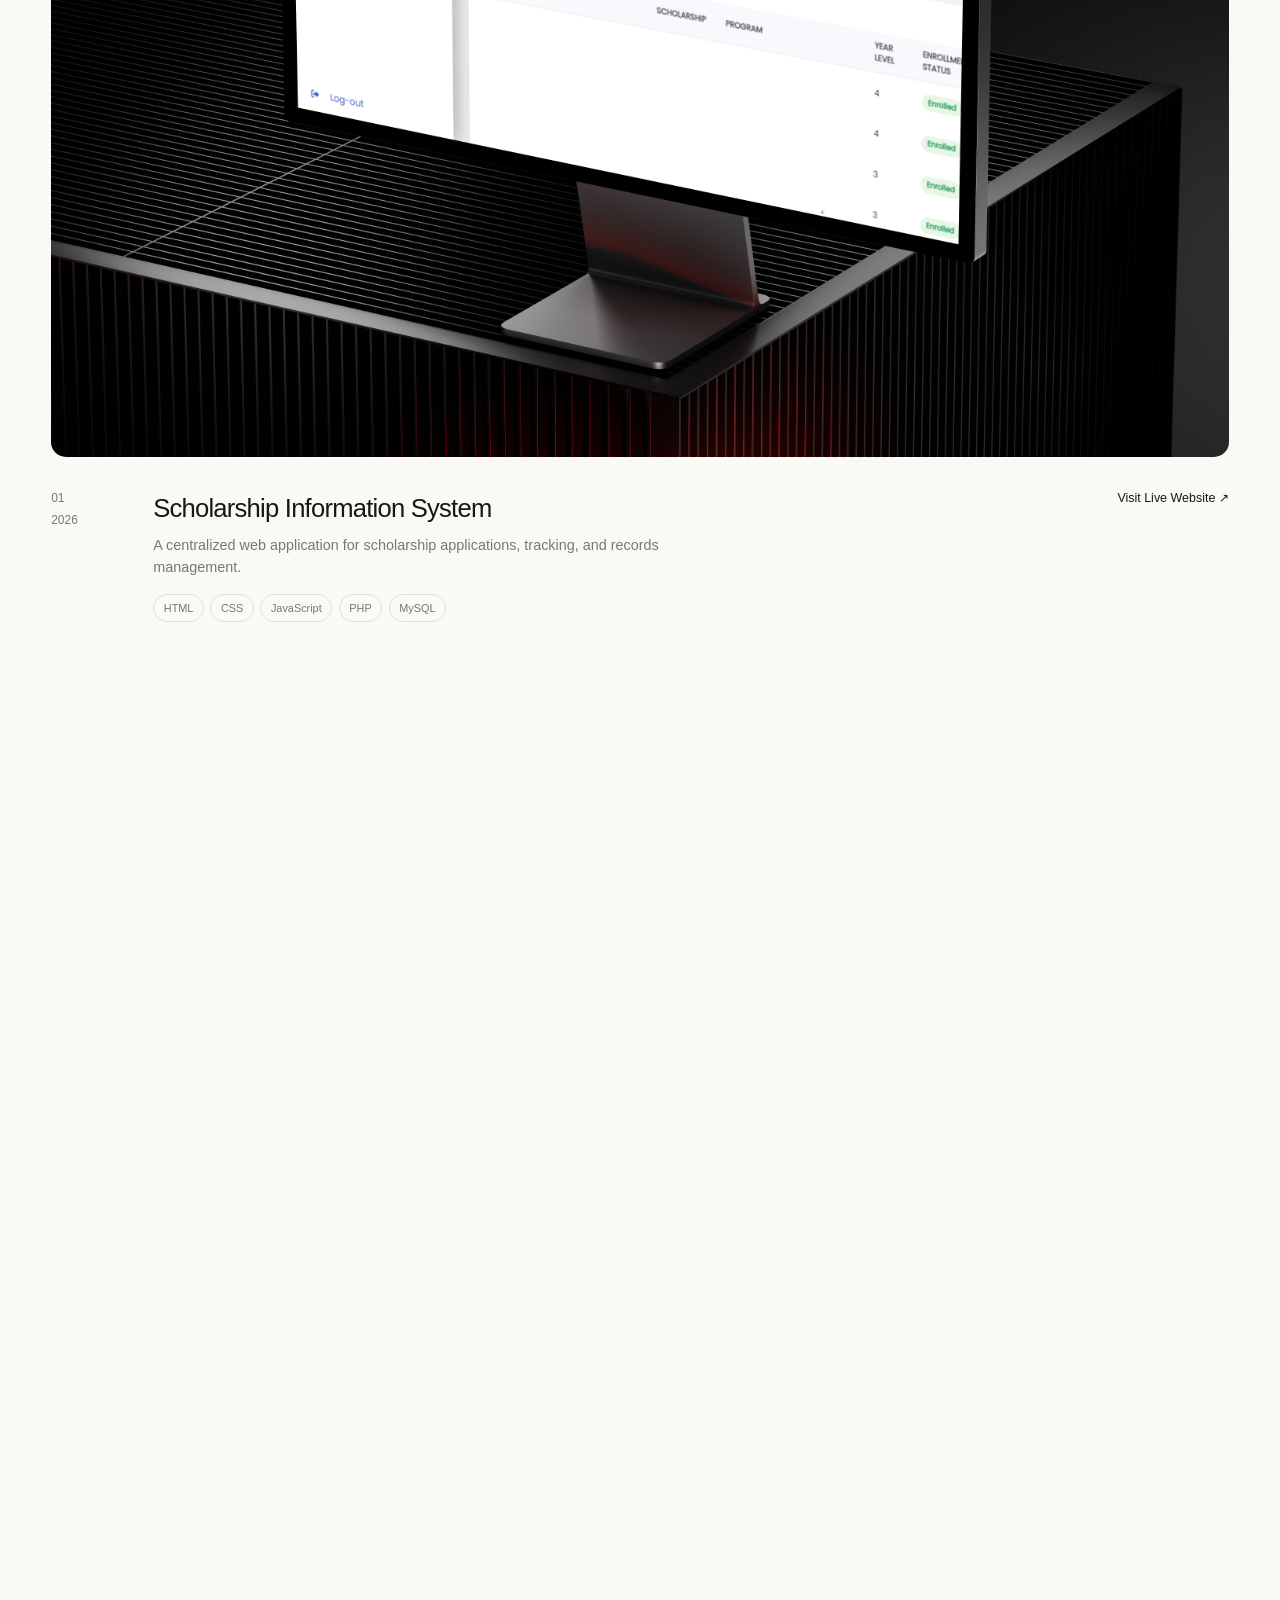
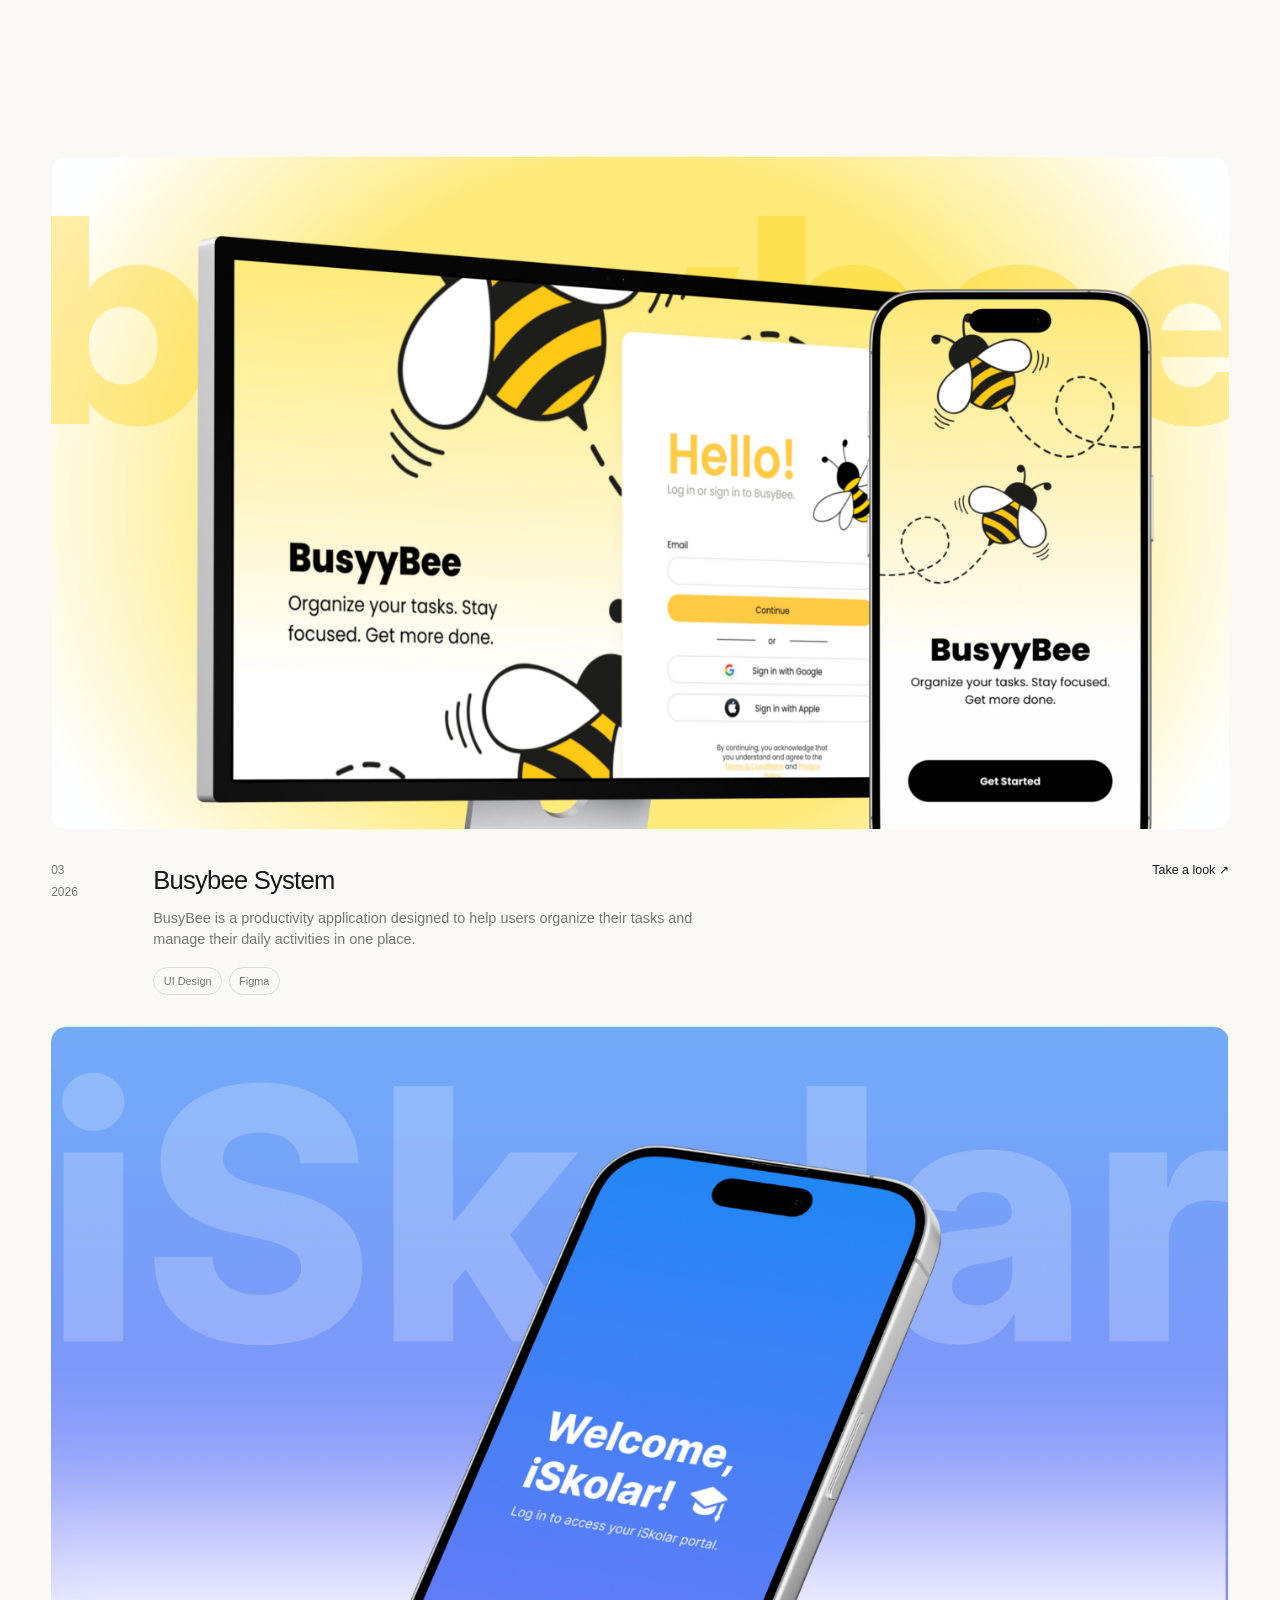
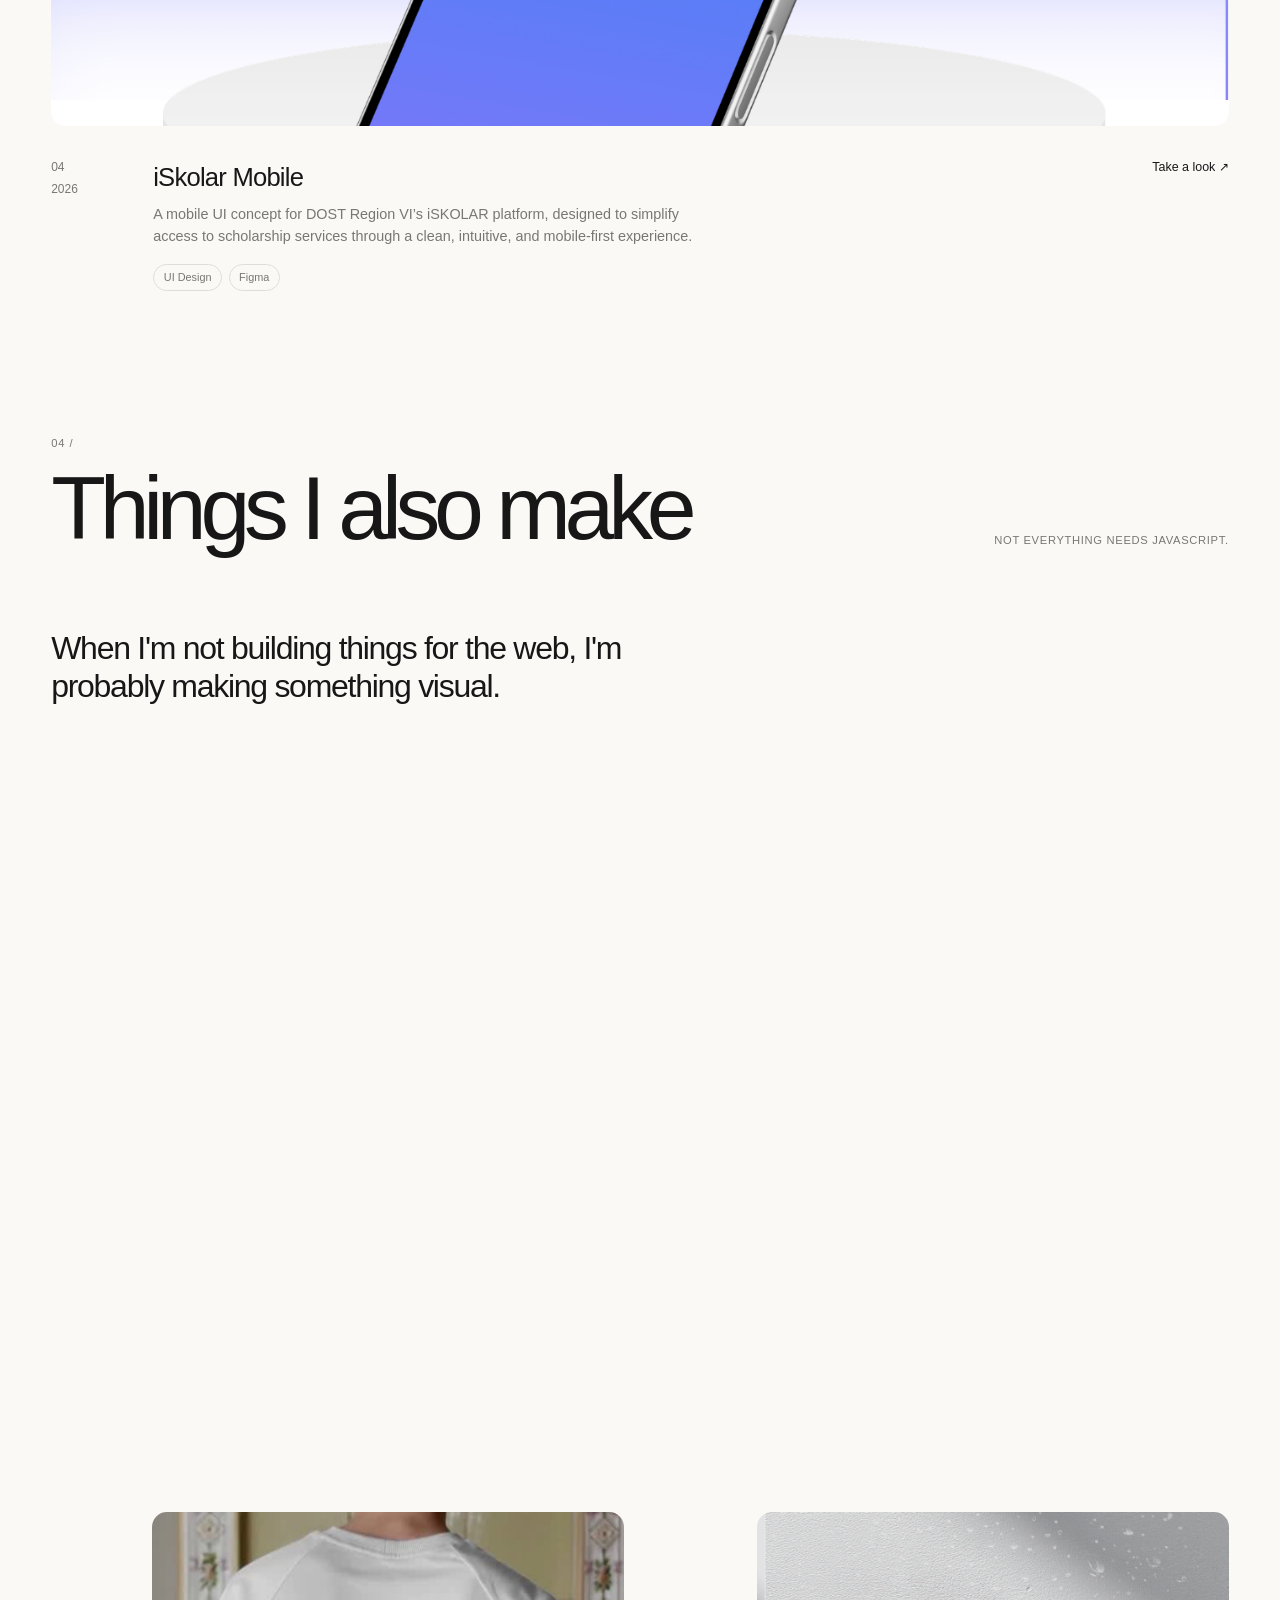
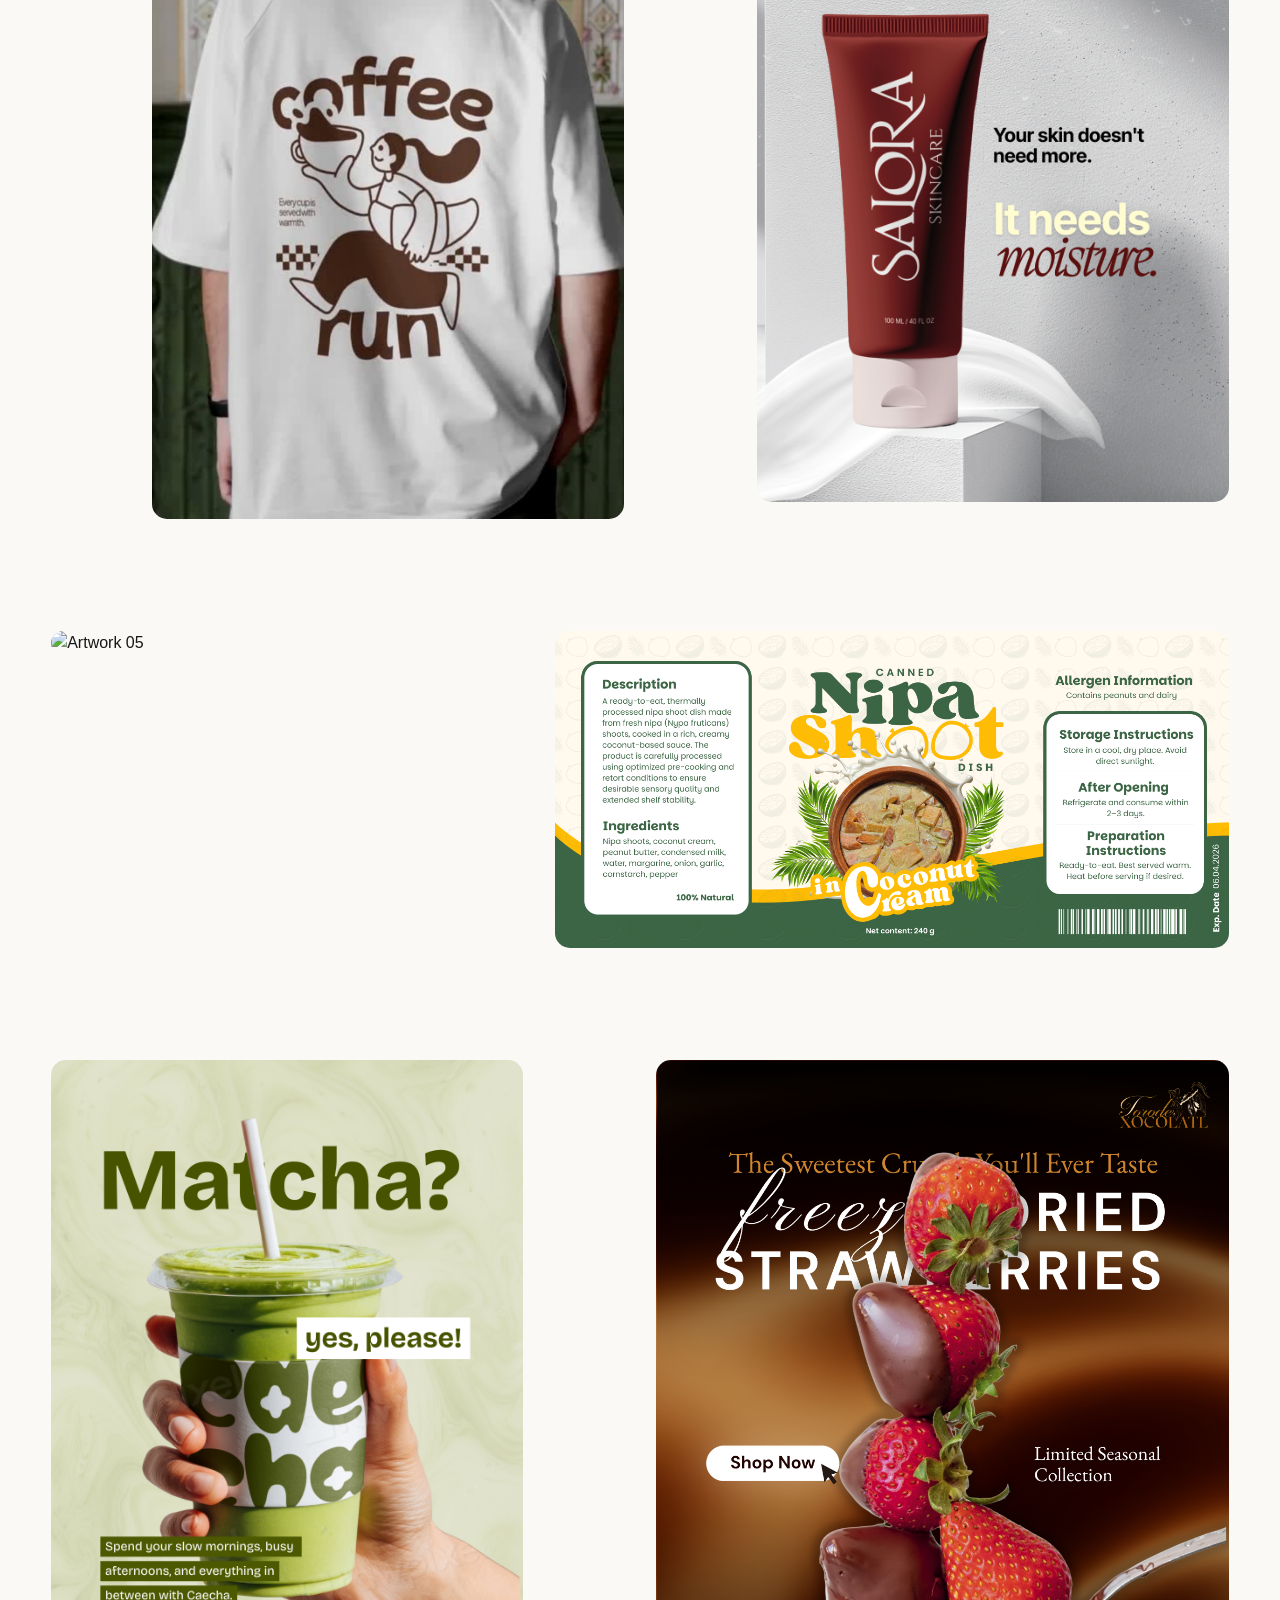
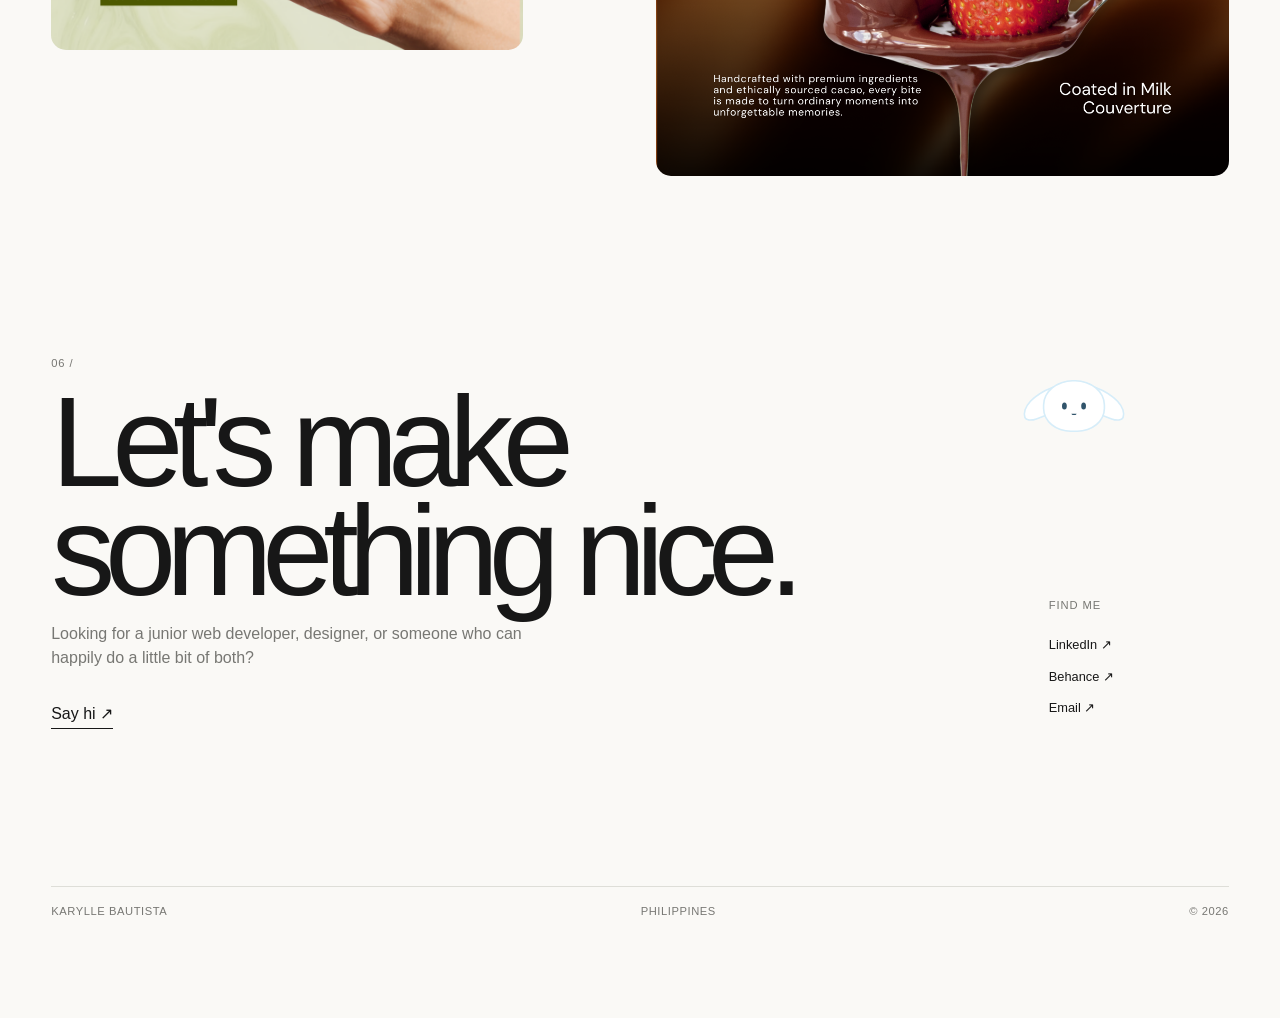
==== commit 3822ea2d: "Update index.html" ====
--- a/index.html
+++ b/index.html
@@ -524,6 +524,7 @@
 
                     <a href="https://www.linkedin.com/in/karylle-bautista27" target="_blank">LinkedIn ↗</a>
                     <a href="https://www.behance.net/karylle" target="_blank">Behance ↗</a>
+                    <a href="mailto:karyllebusiness@gmail.com" target="_blank">Email ↗</a>
 
                 </div>
 
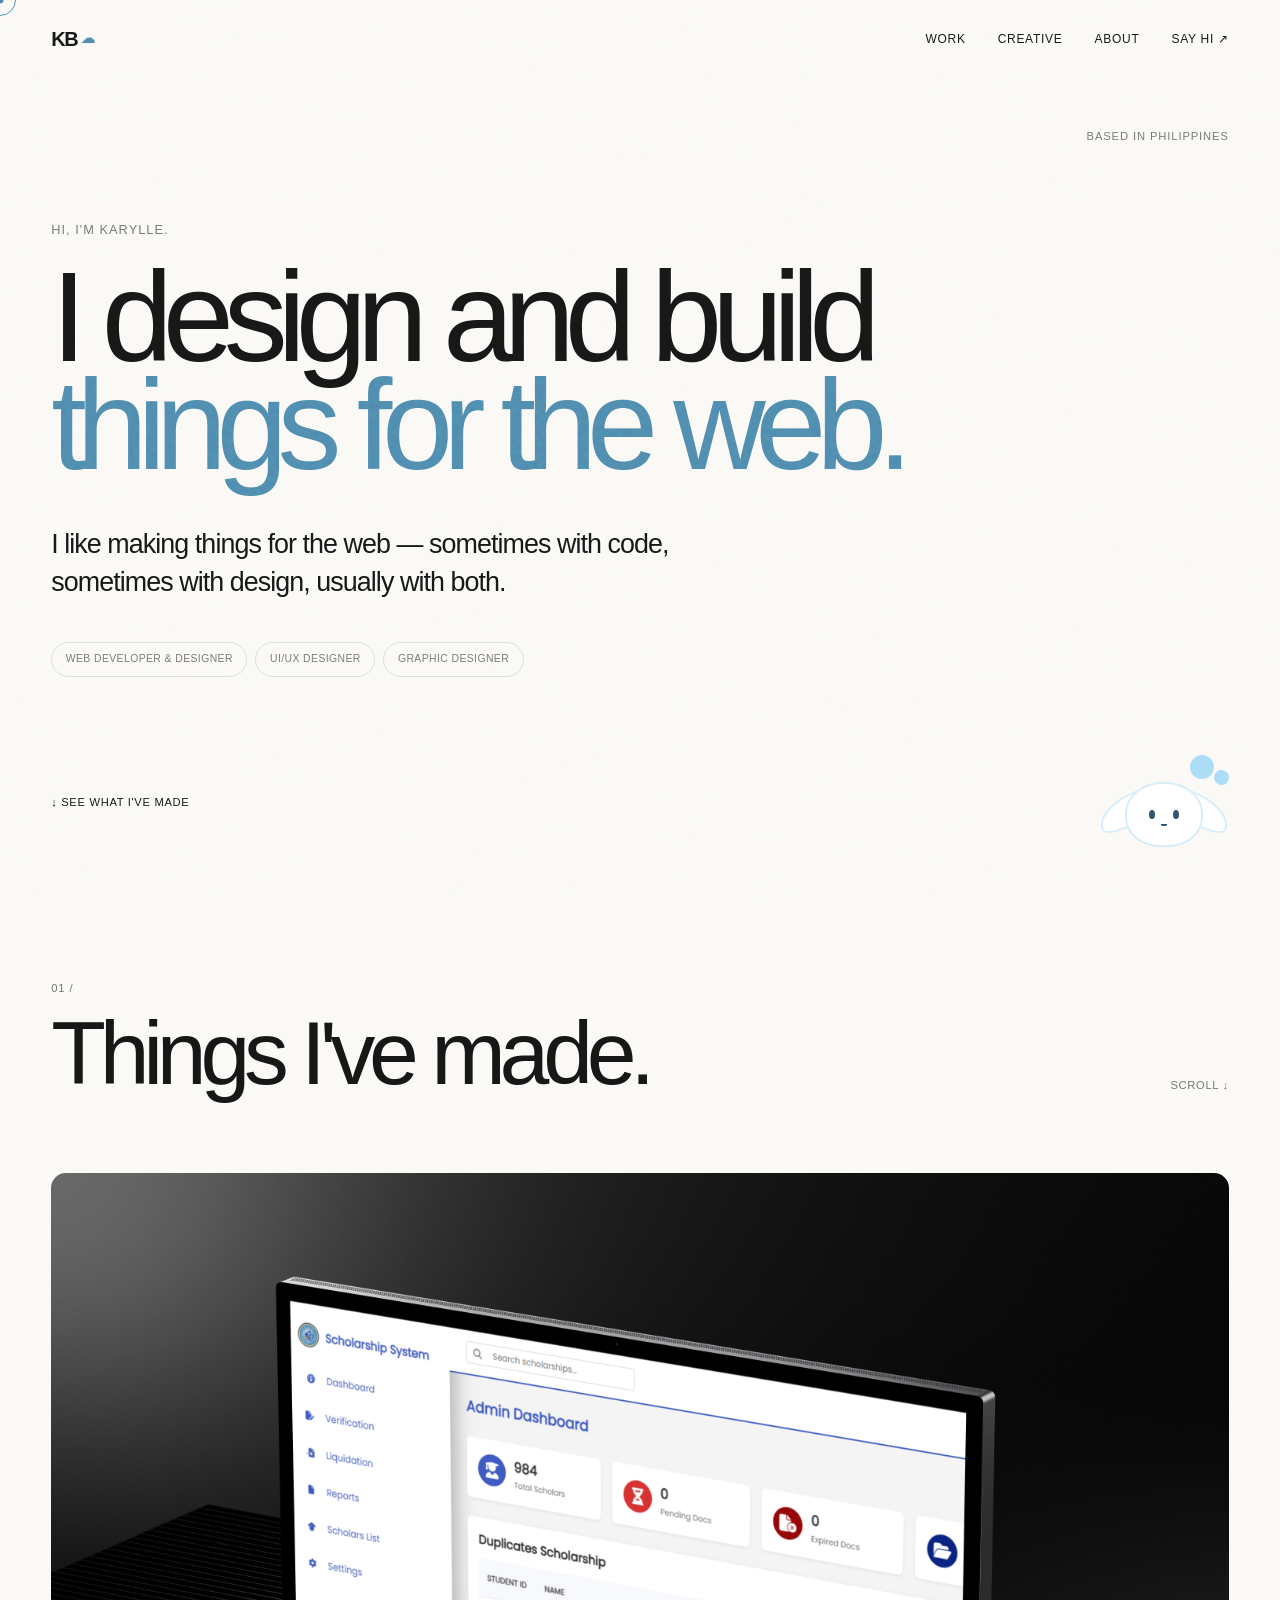
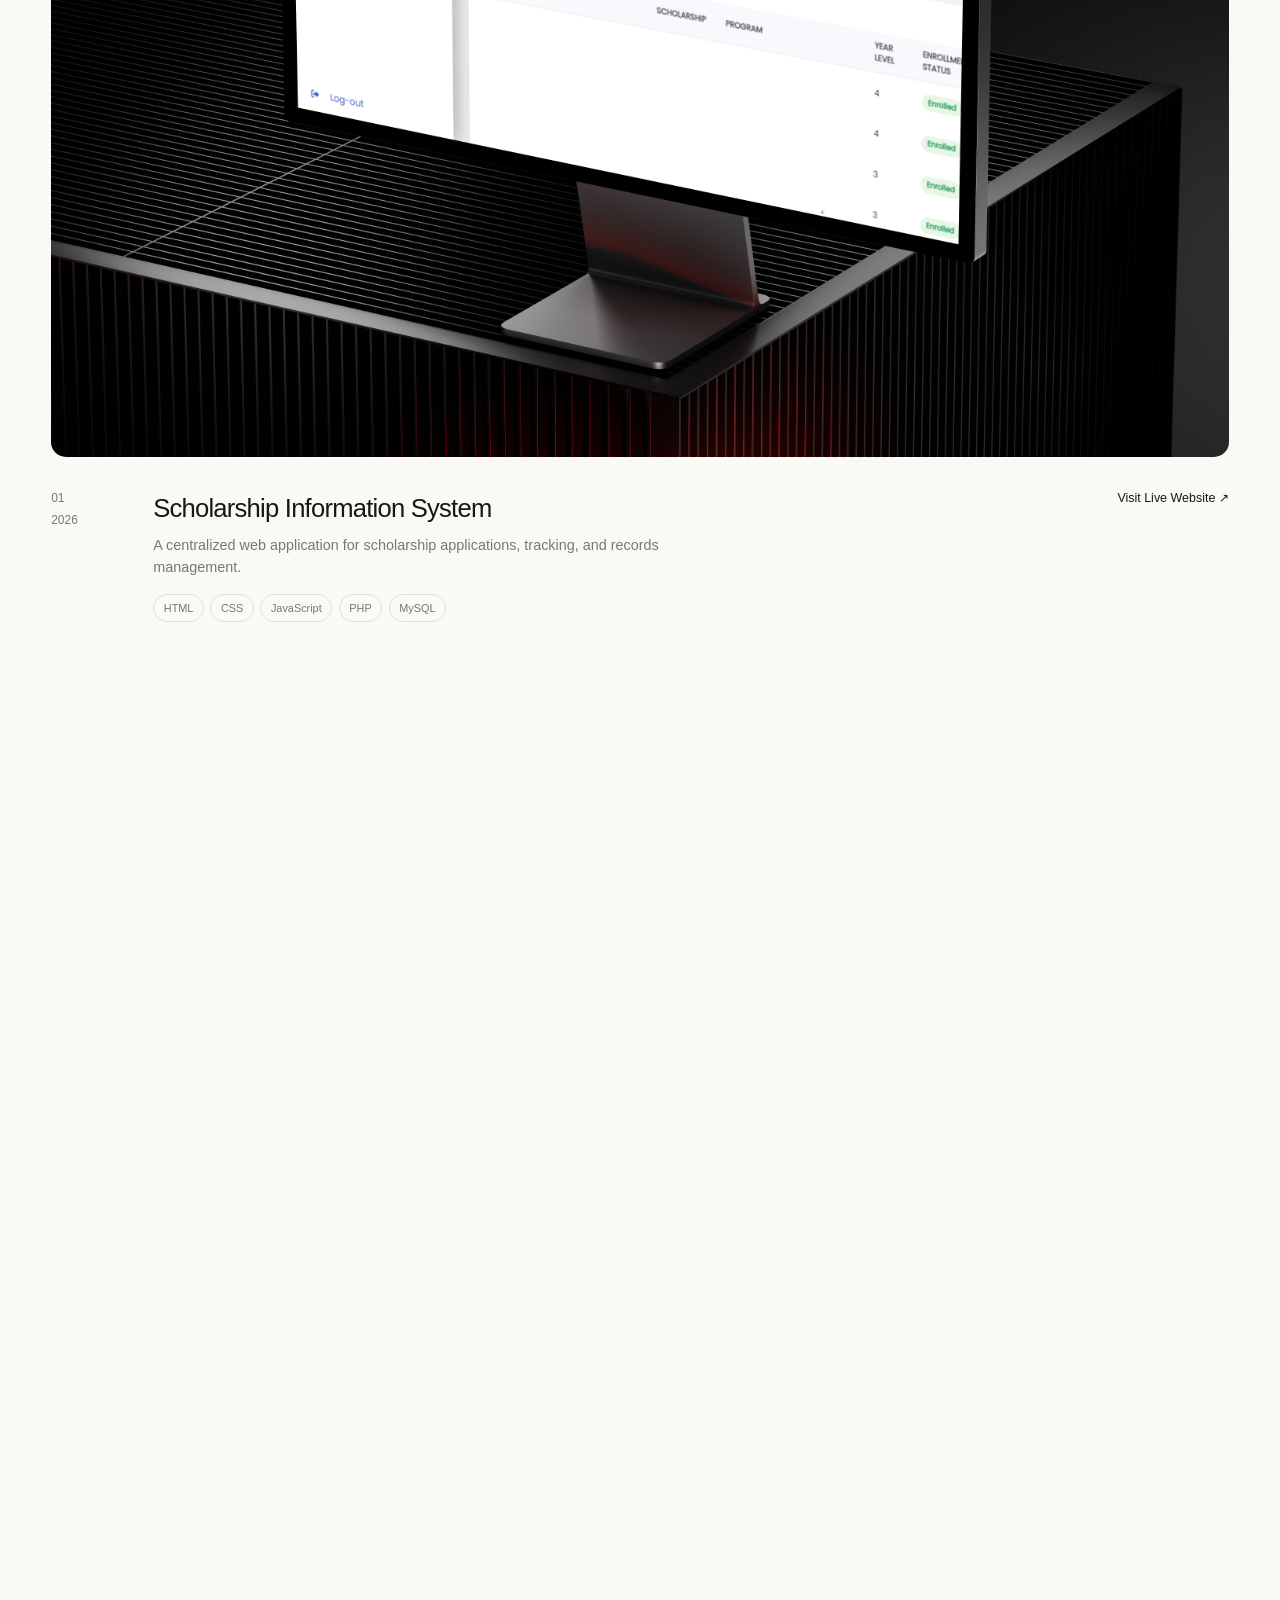
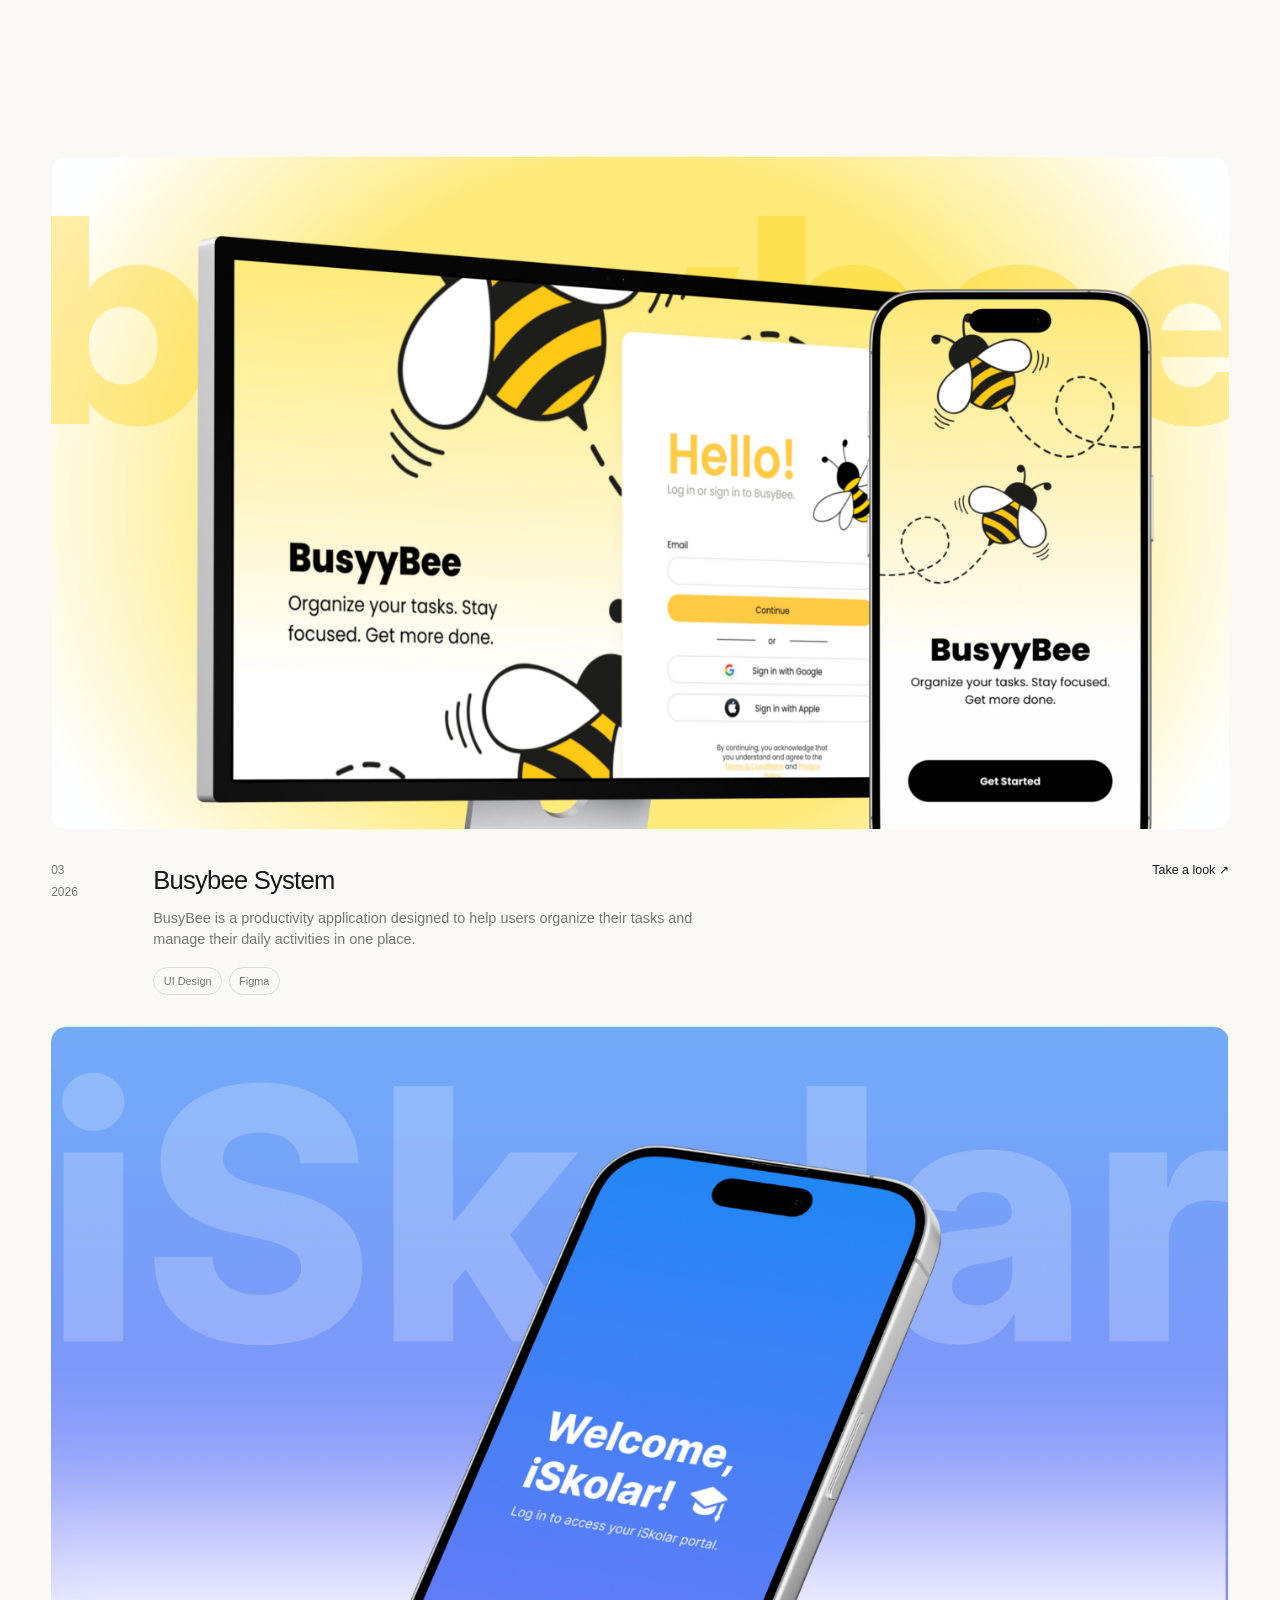
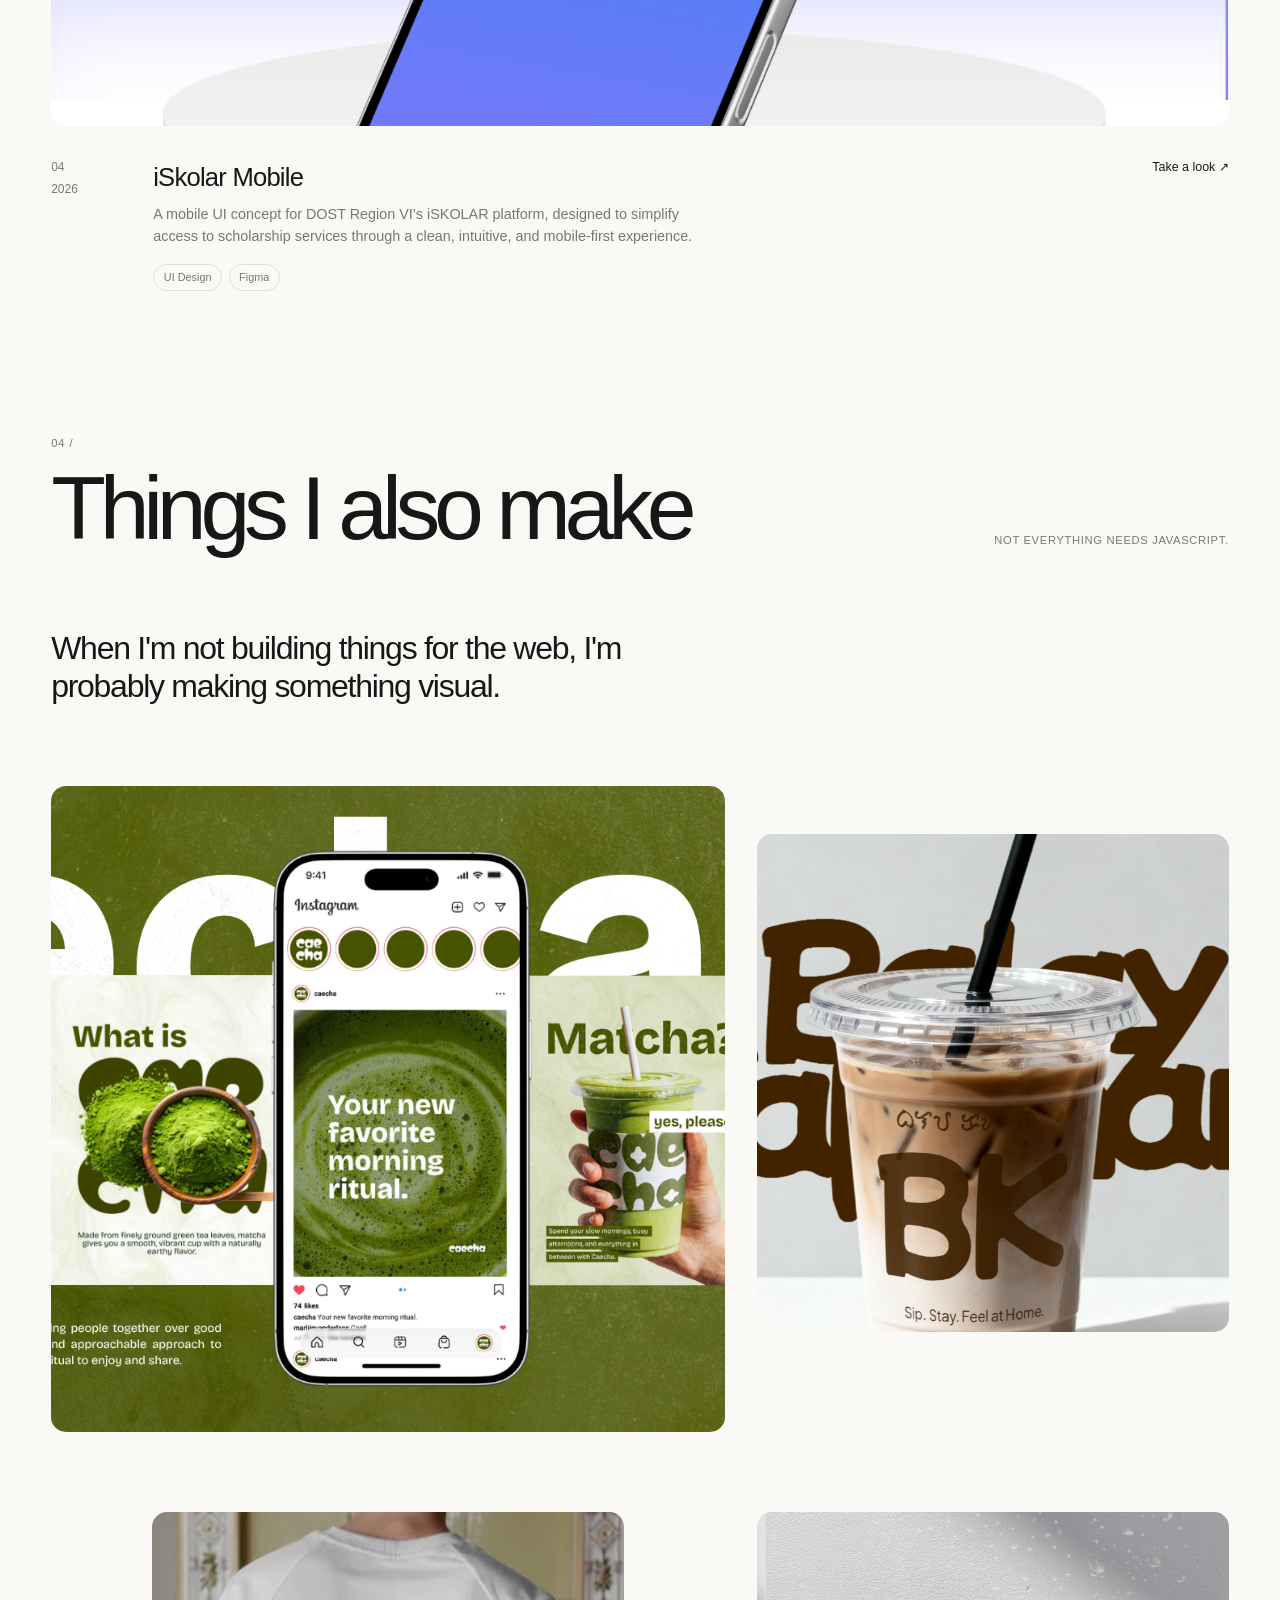
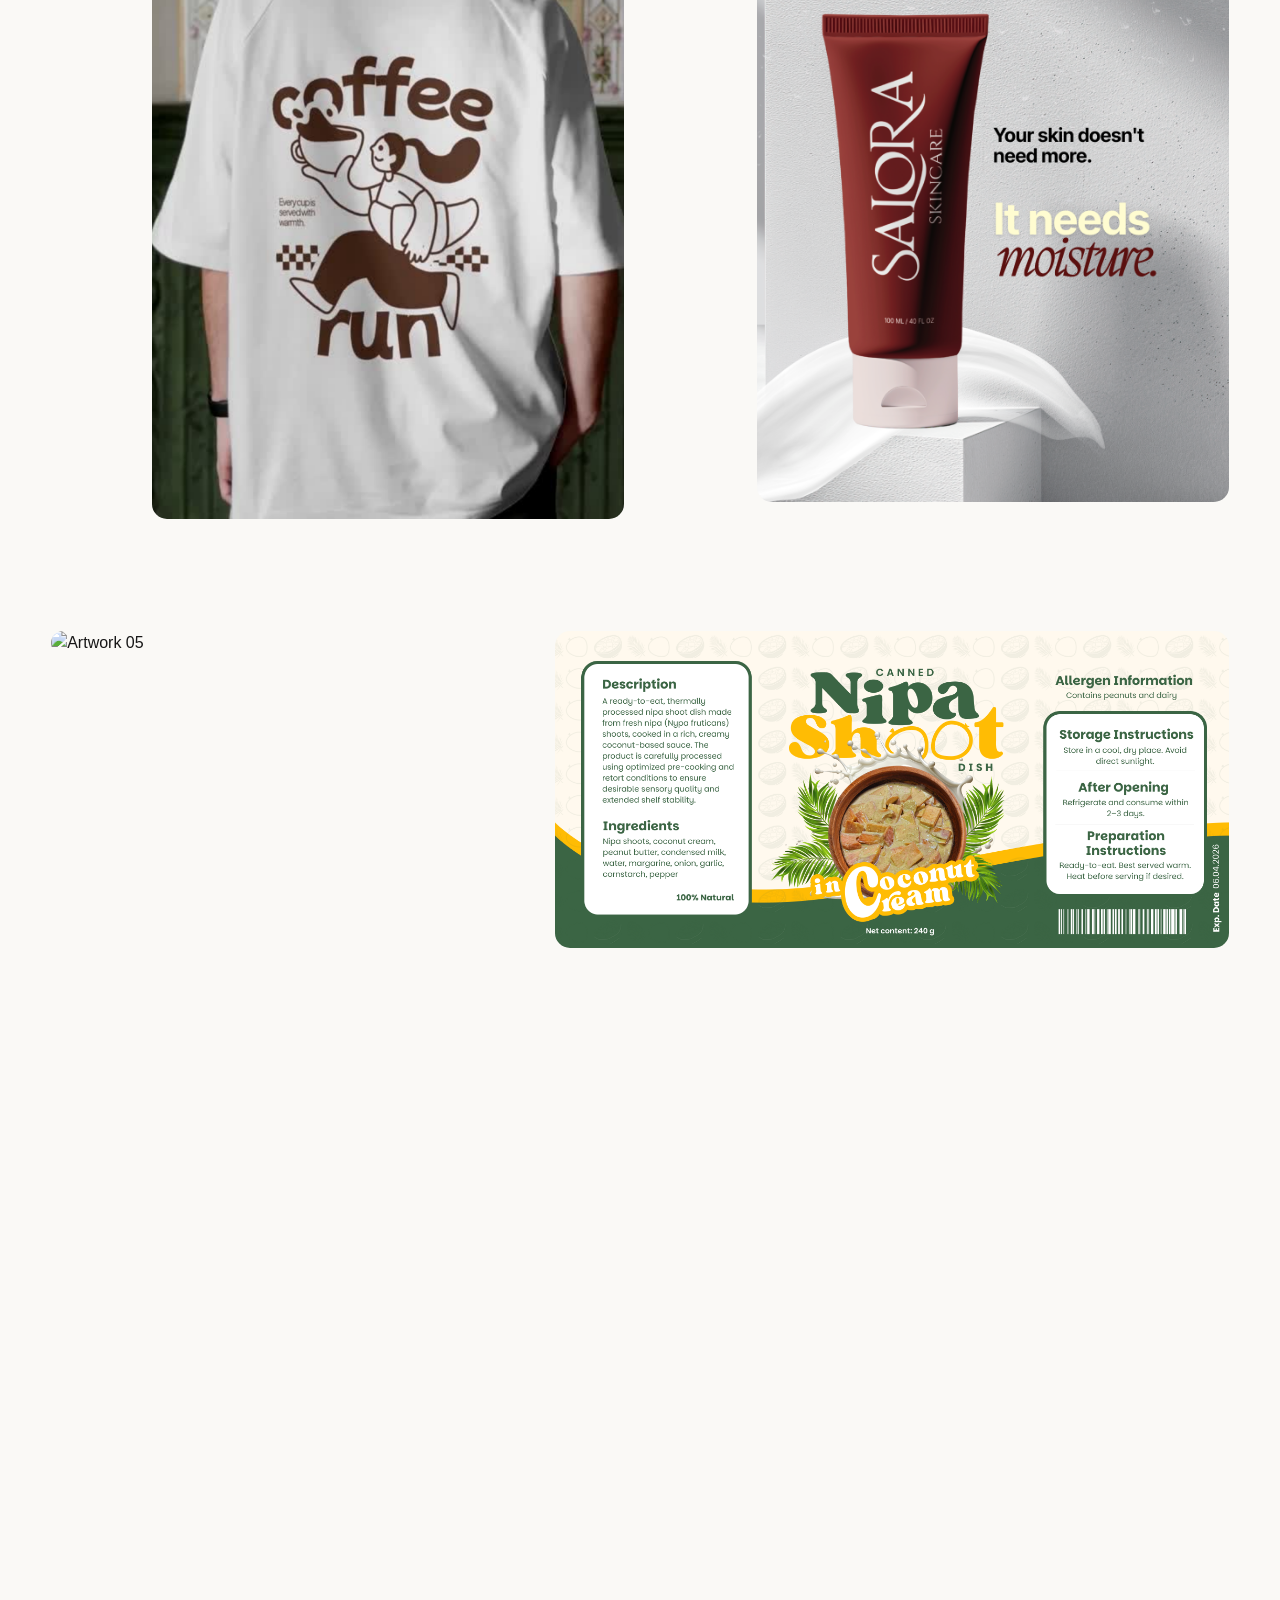
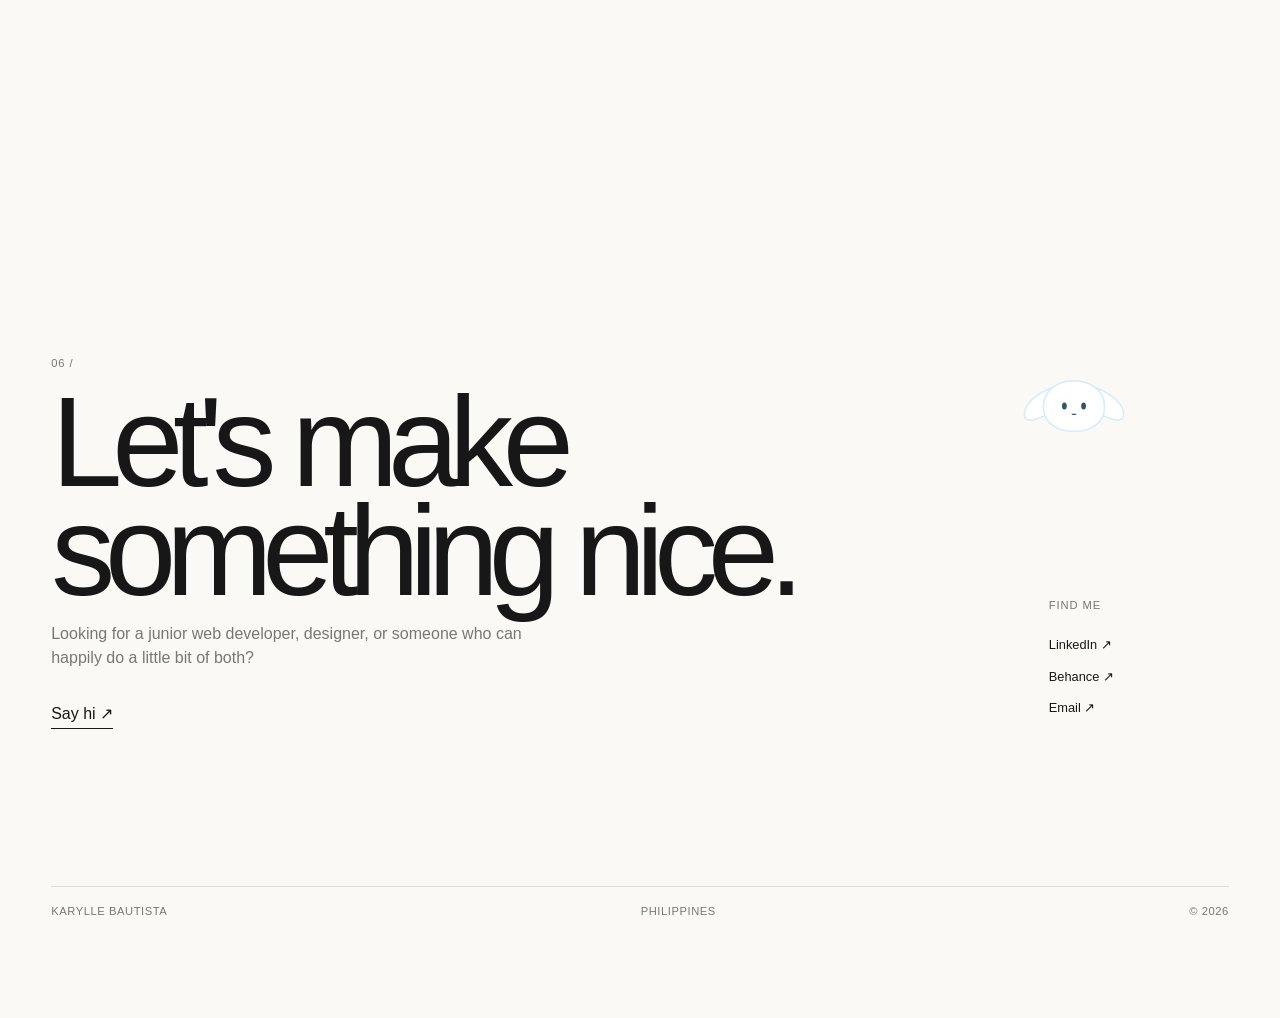
==== commit 7f5de27a: "Update index.html" ====
--- a/index.html
+++ b/index.html
@@ -524,7 +524,7 @@
 
                     <a href="https://www.linkedin.com/in/karylle-bautista27" target="_blank">LinkedIn ↗</a>
                     <a href="https://www.behance.net/karylle" target="_blank">Behance ↗</a>
-                    <a href="mailto:karyllebusiness@gmail.com" target="_blank">Email ↗</a>
+                    <a href="karyllebusiness@gmail.com" target="_blank">Email ↗</a>
 
                 </div>
 
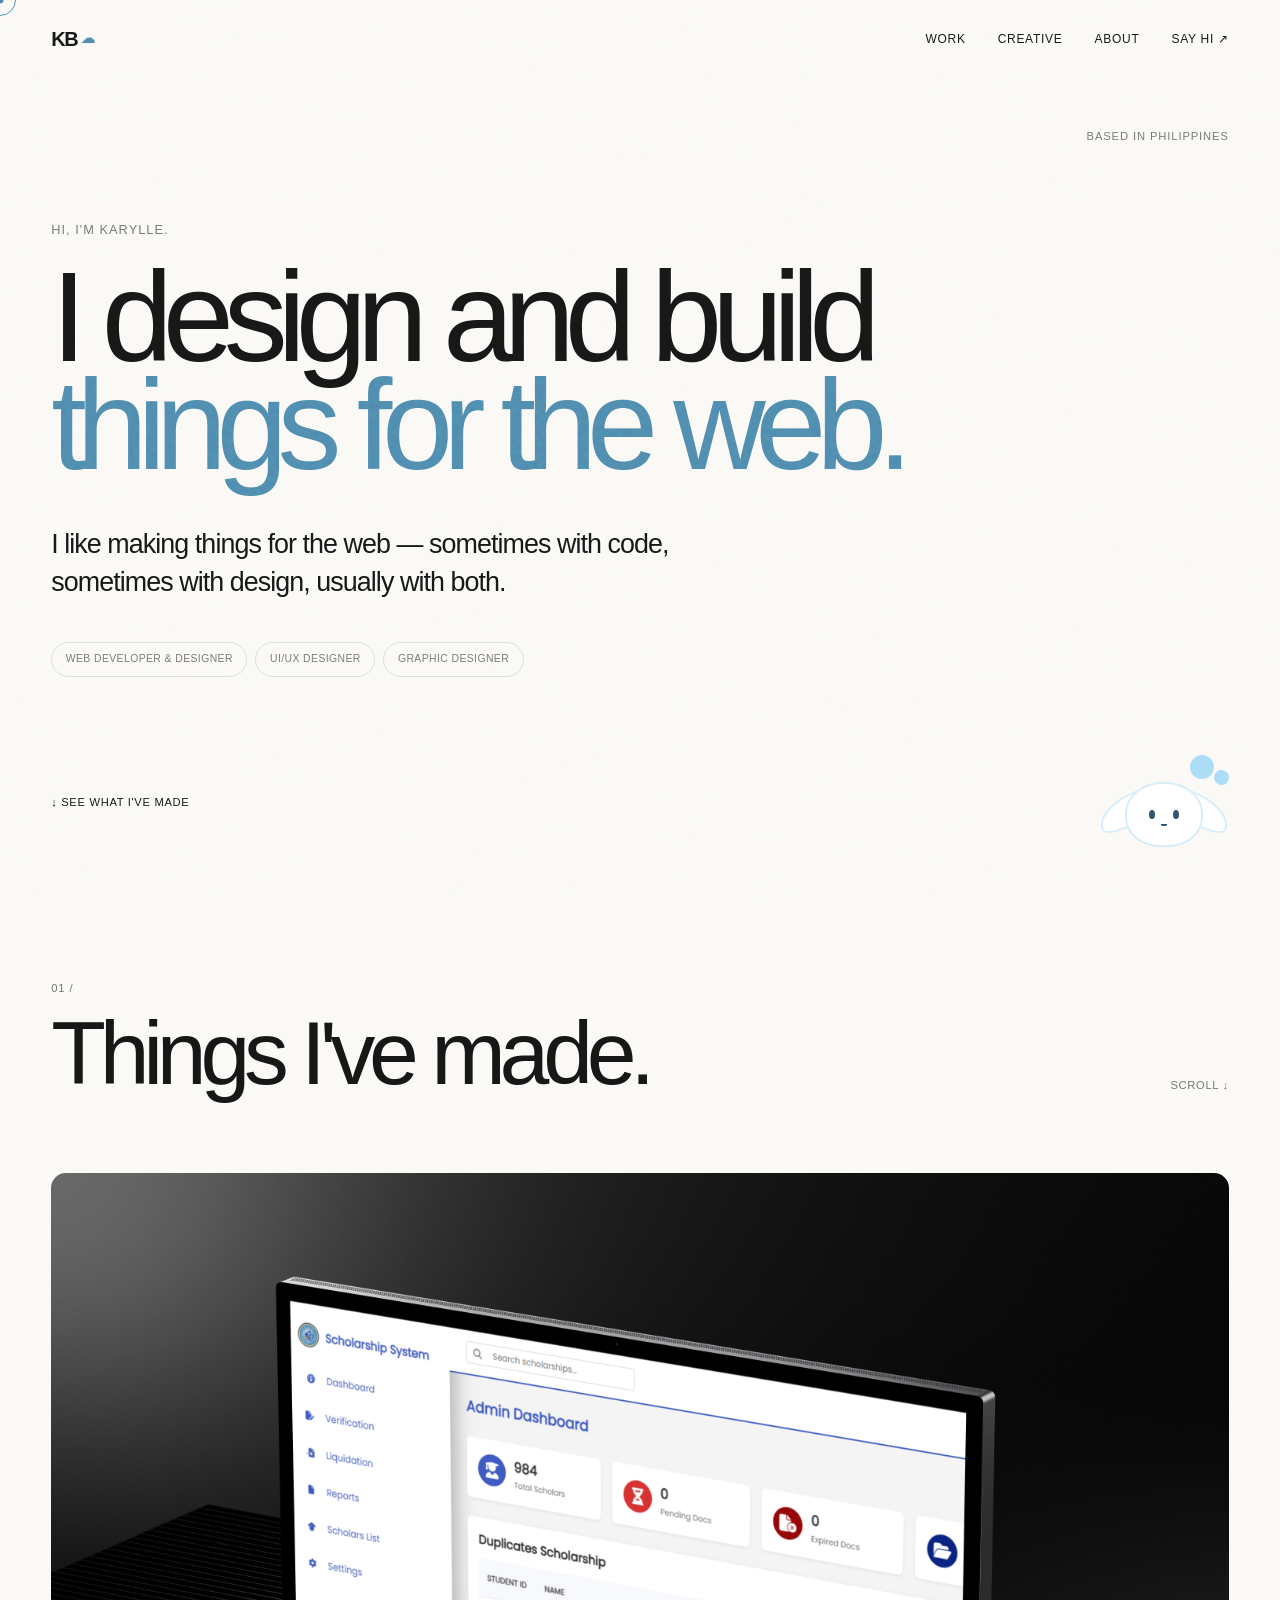
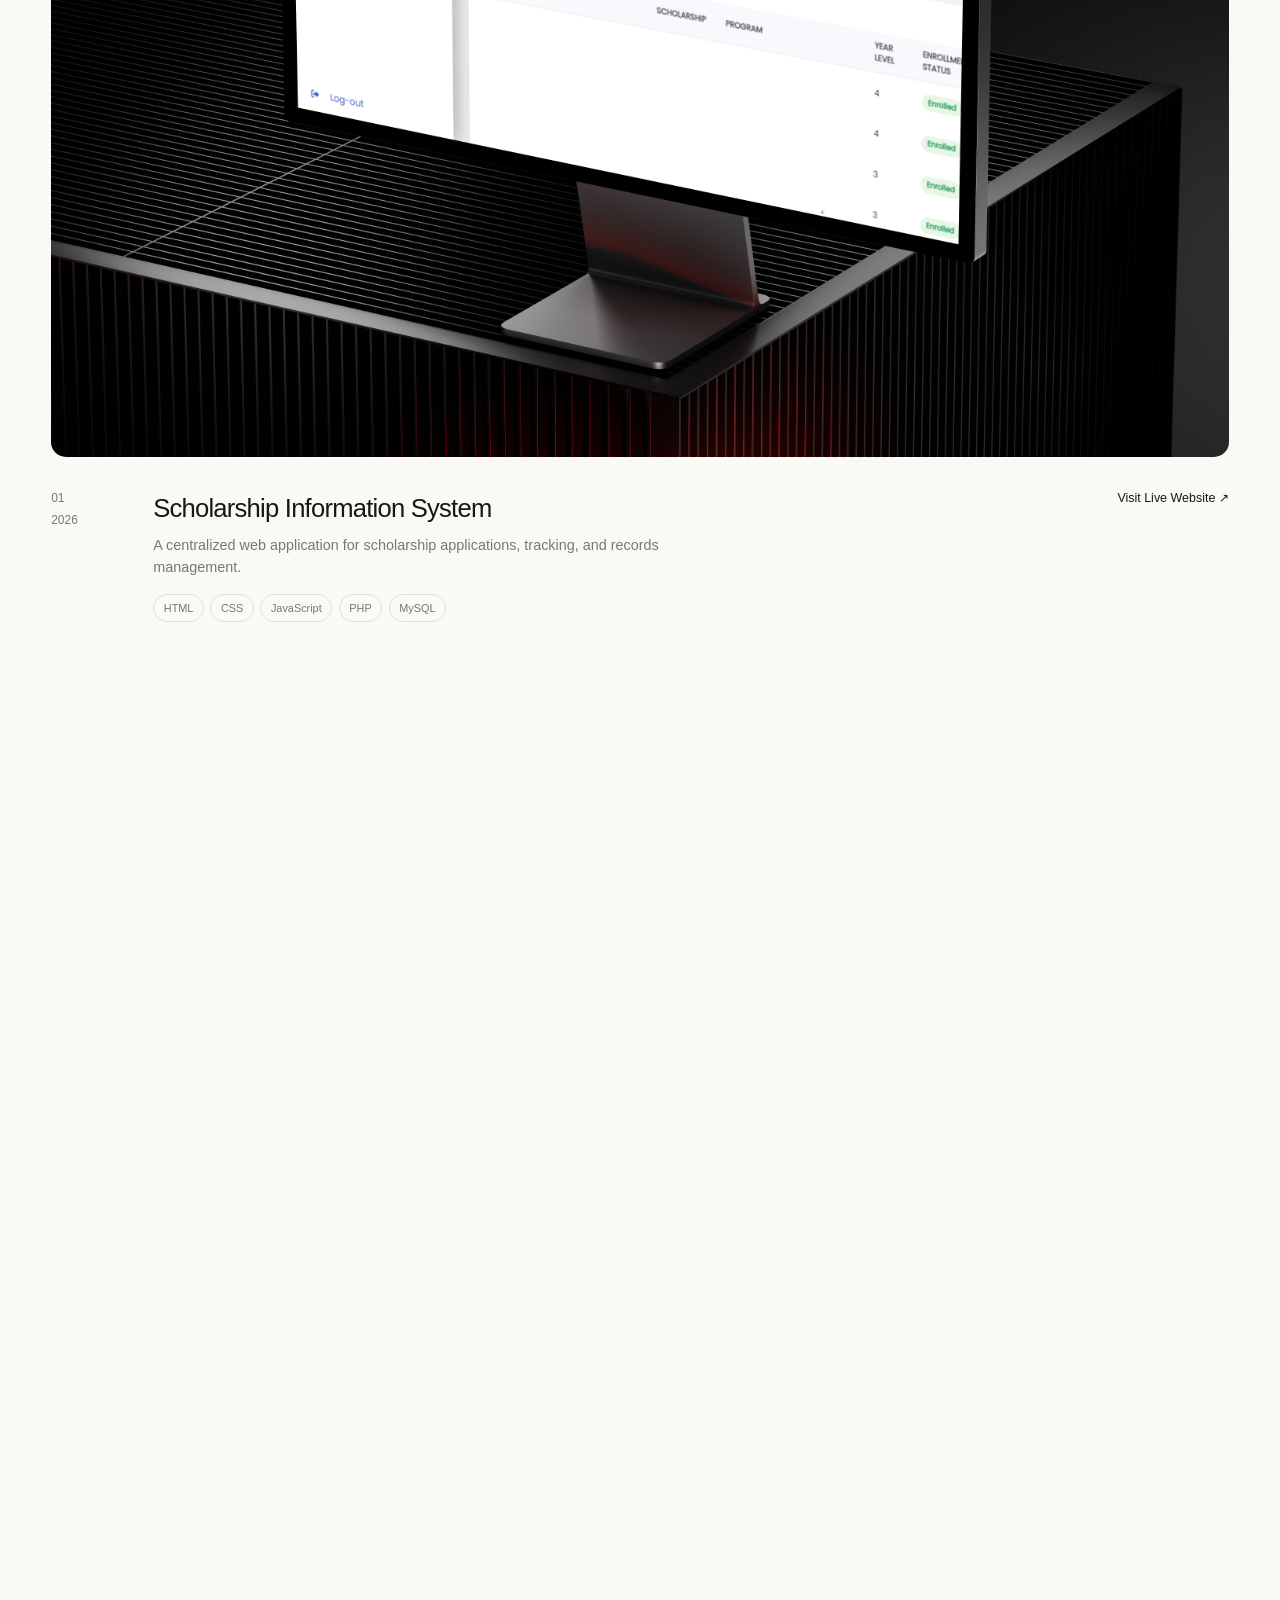
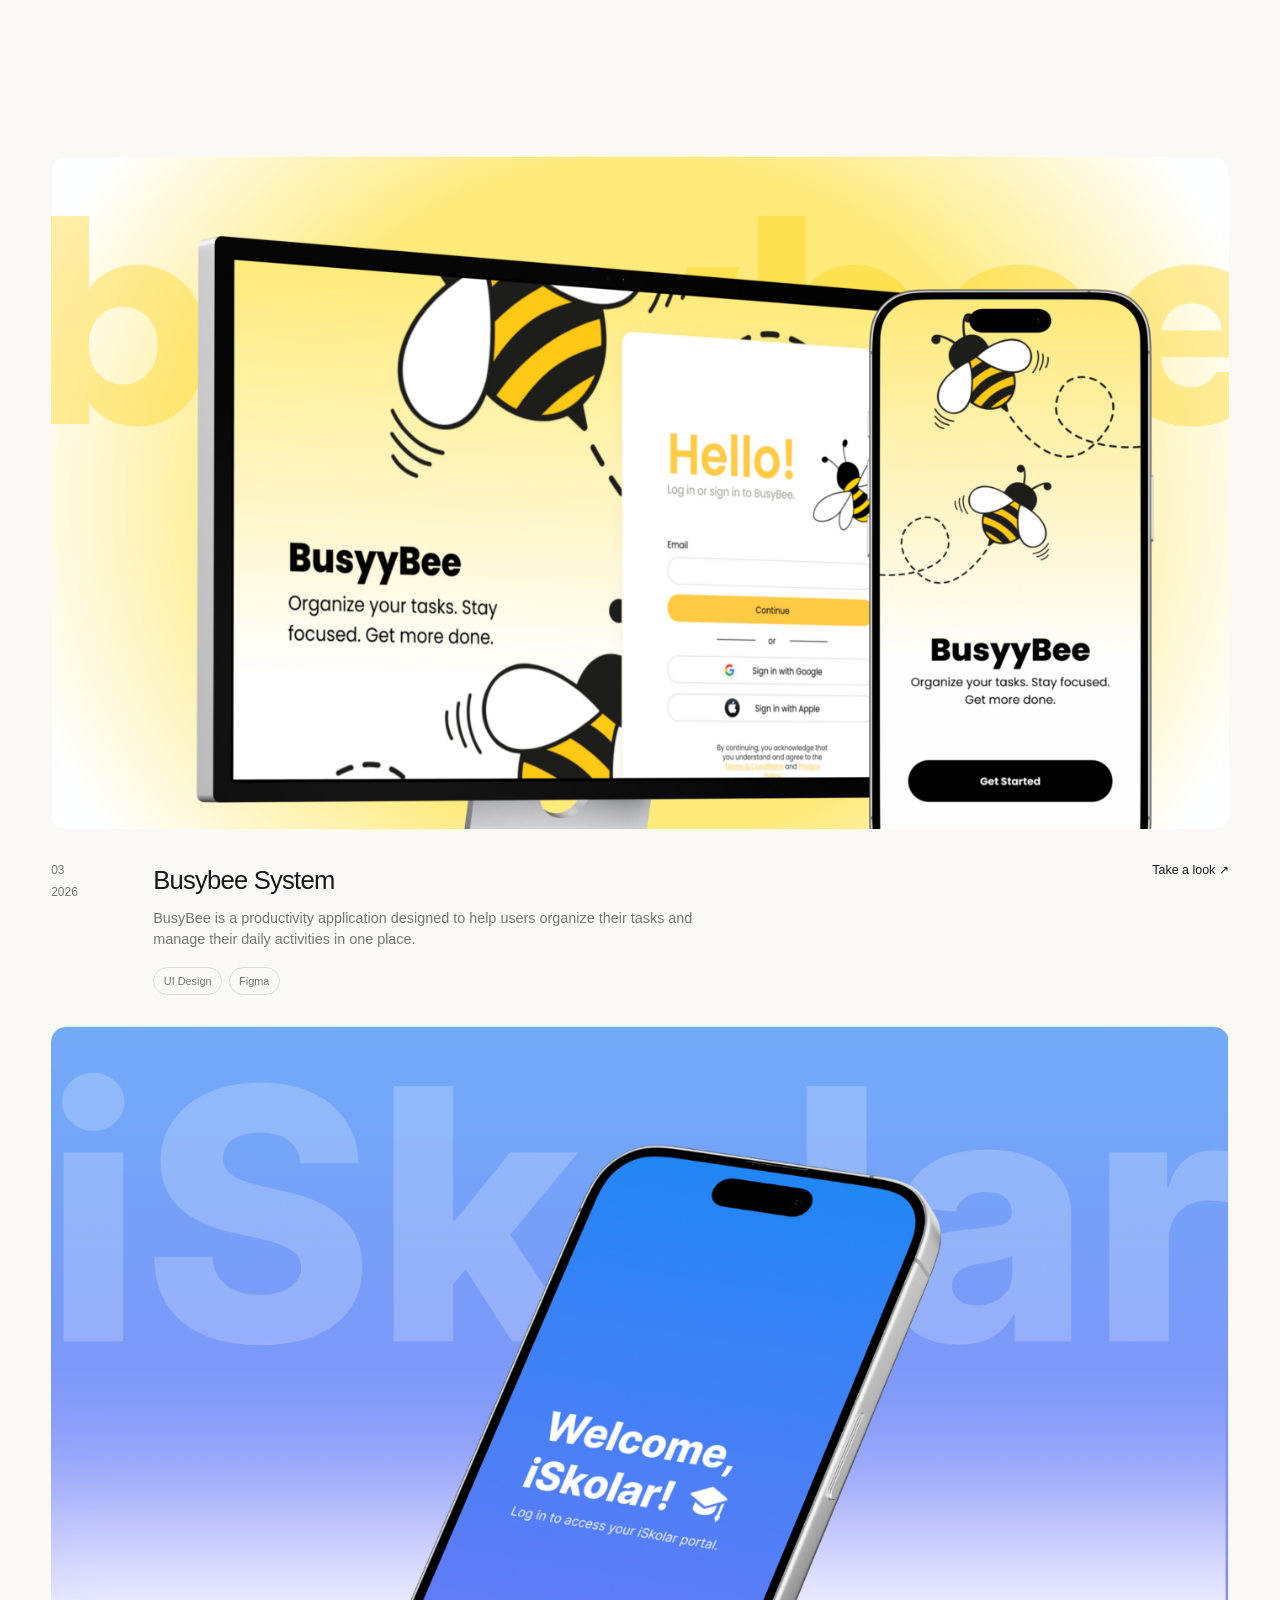
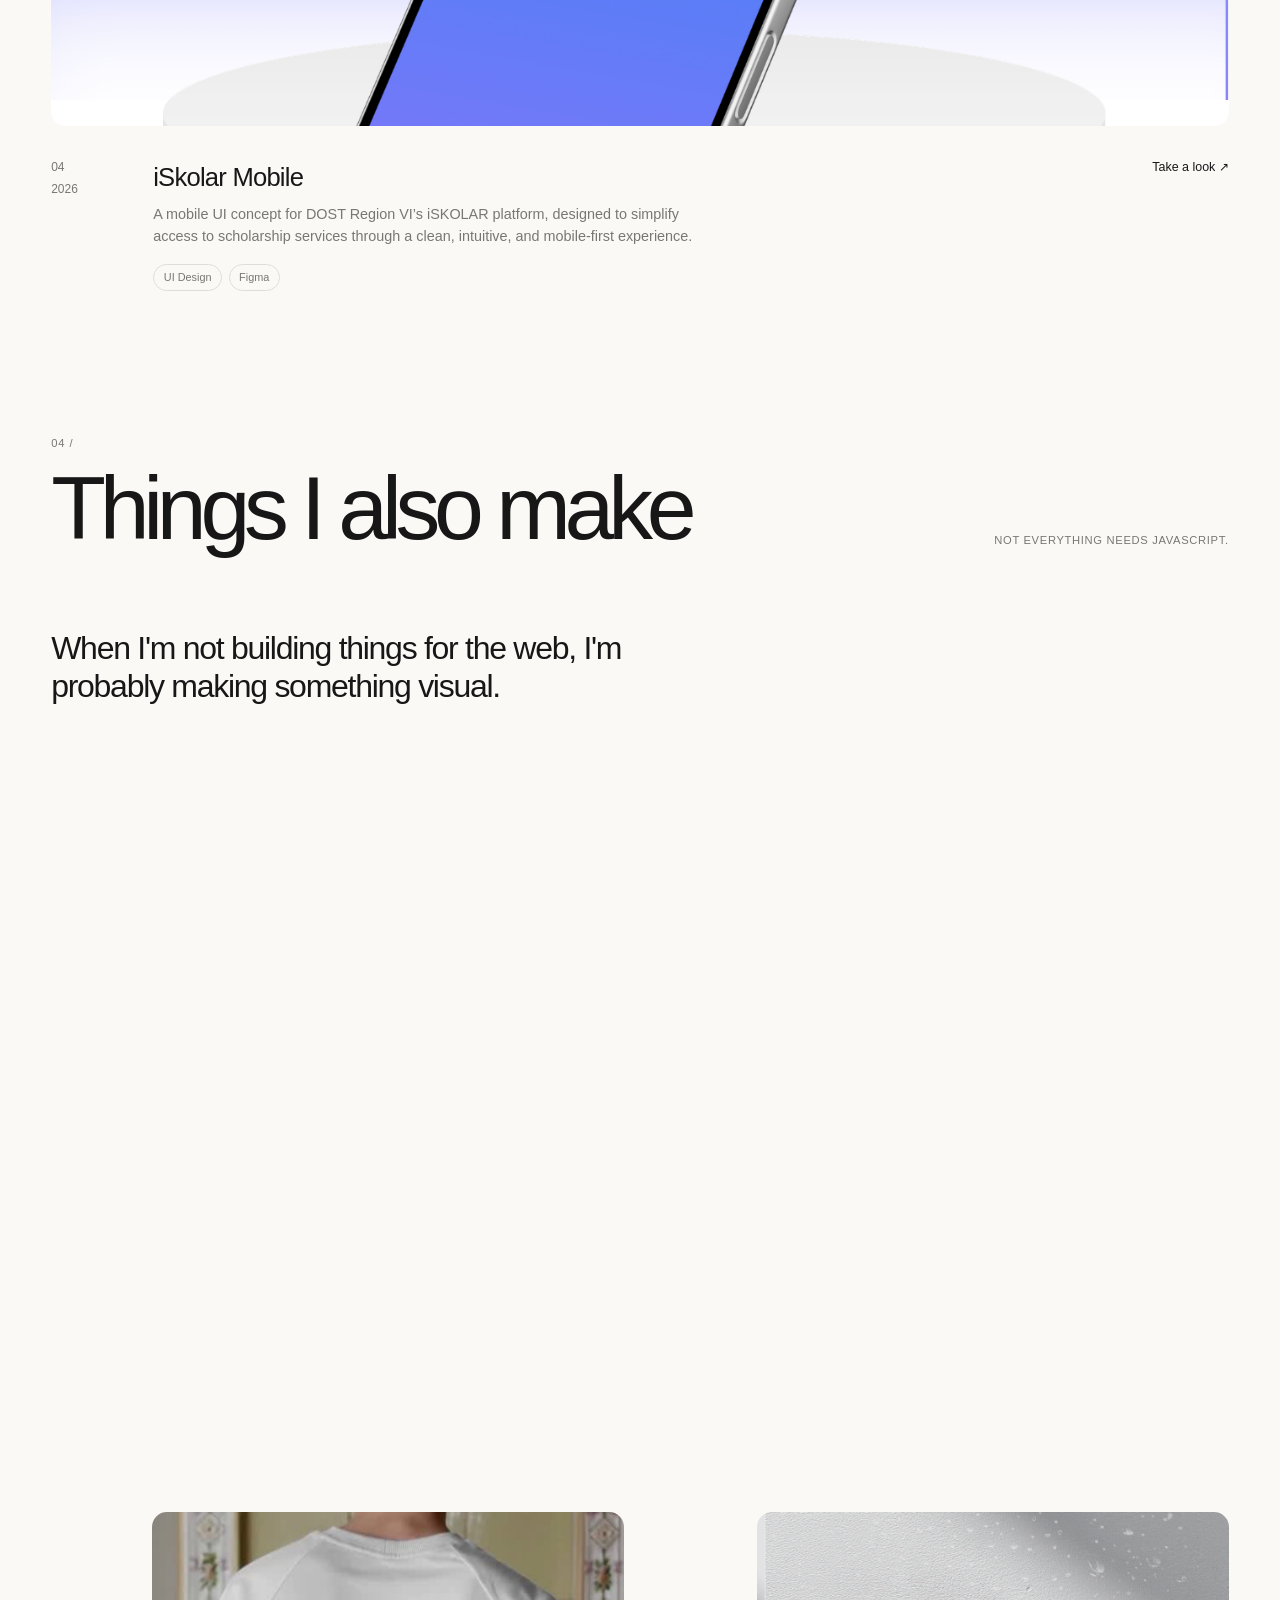
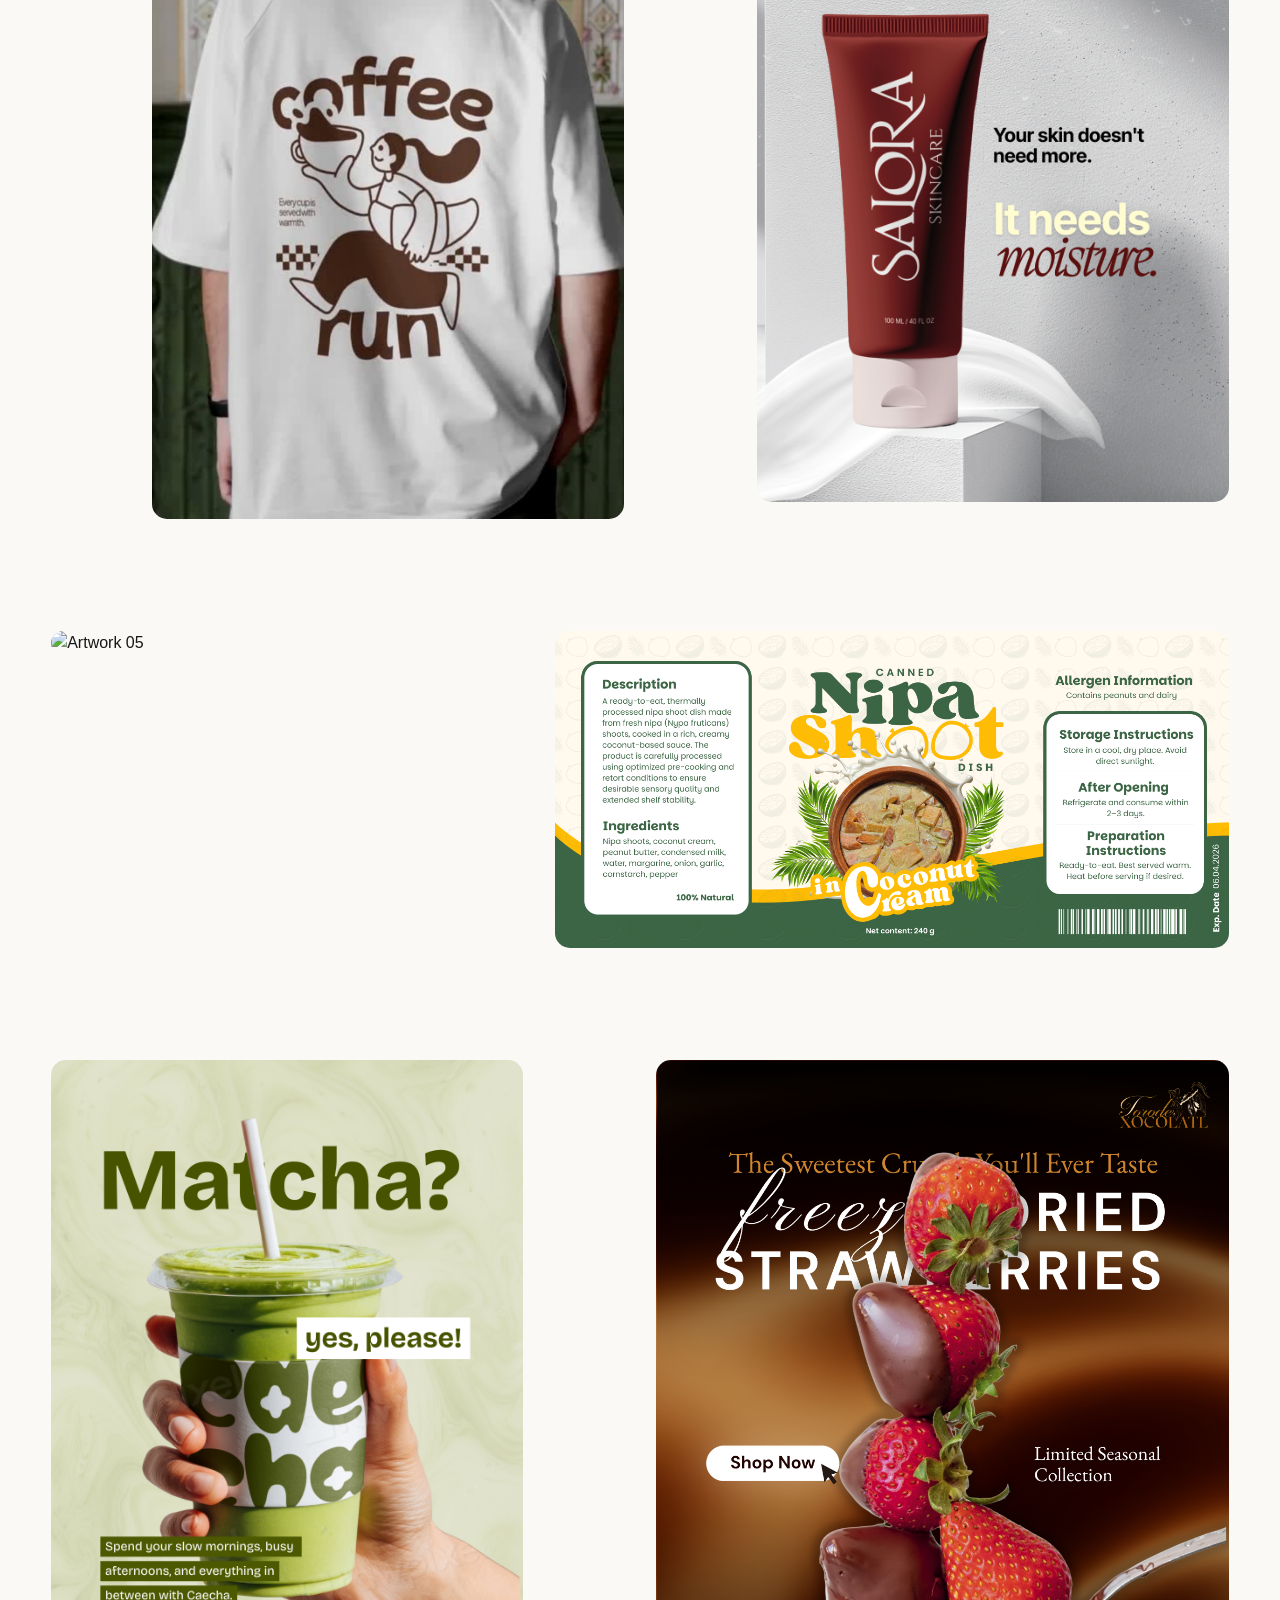
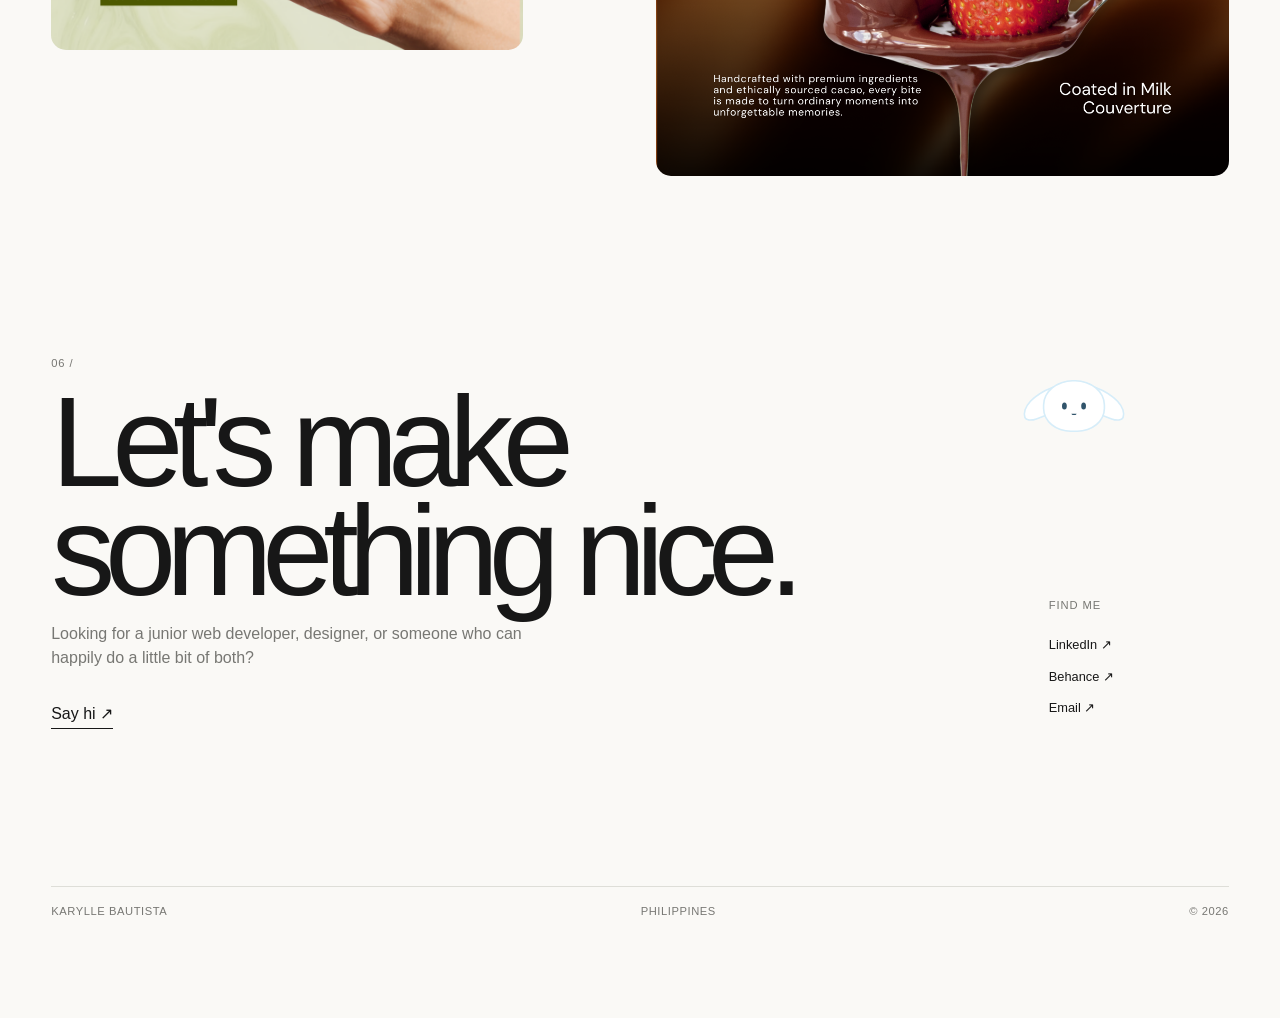
==== commit 5205db72: "Update index.html" ====
--- a/index.html
+++ b/index.html
@@ -511,7 +511,7 @@
                         do a little bit of both?
                     </p>
 
-                    <a href="mailto:karyllebusiness@gmail.com" class="contact-link">
+                    <a href="karyllebusiness@gmail.com" class="contact-link">
                         Say hi ↗
                     </a>
 
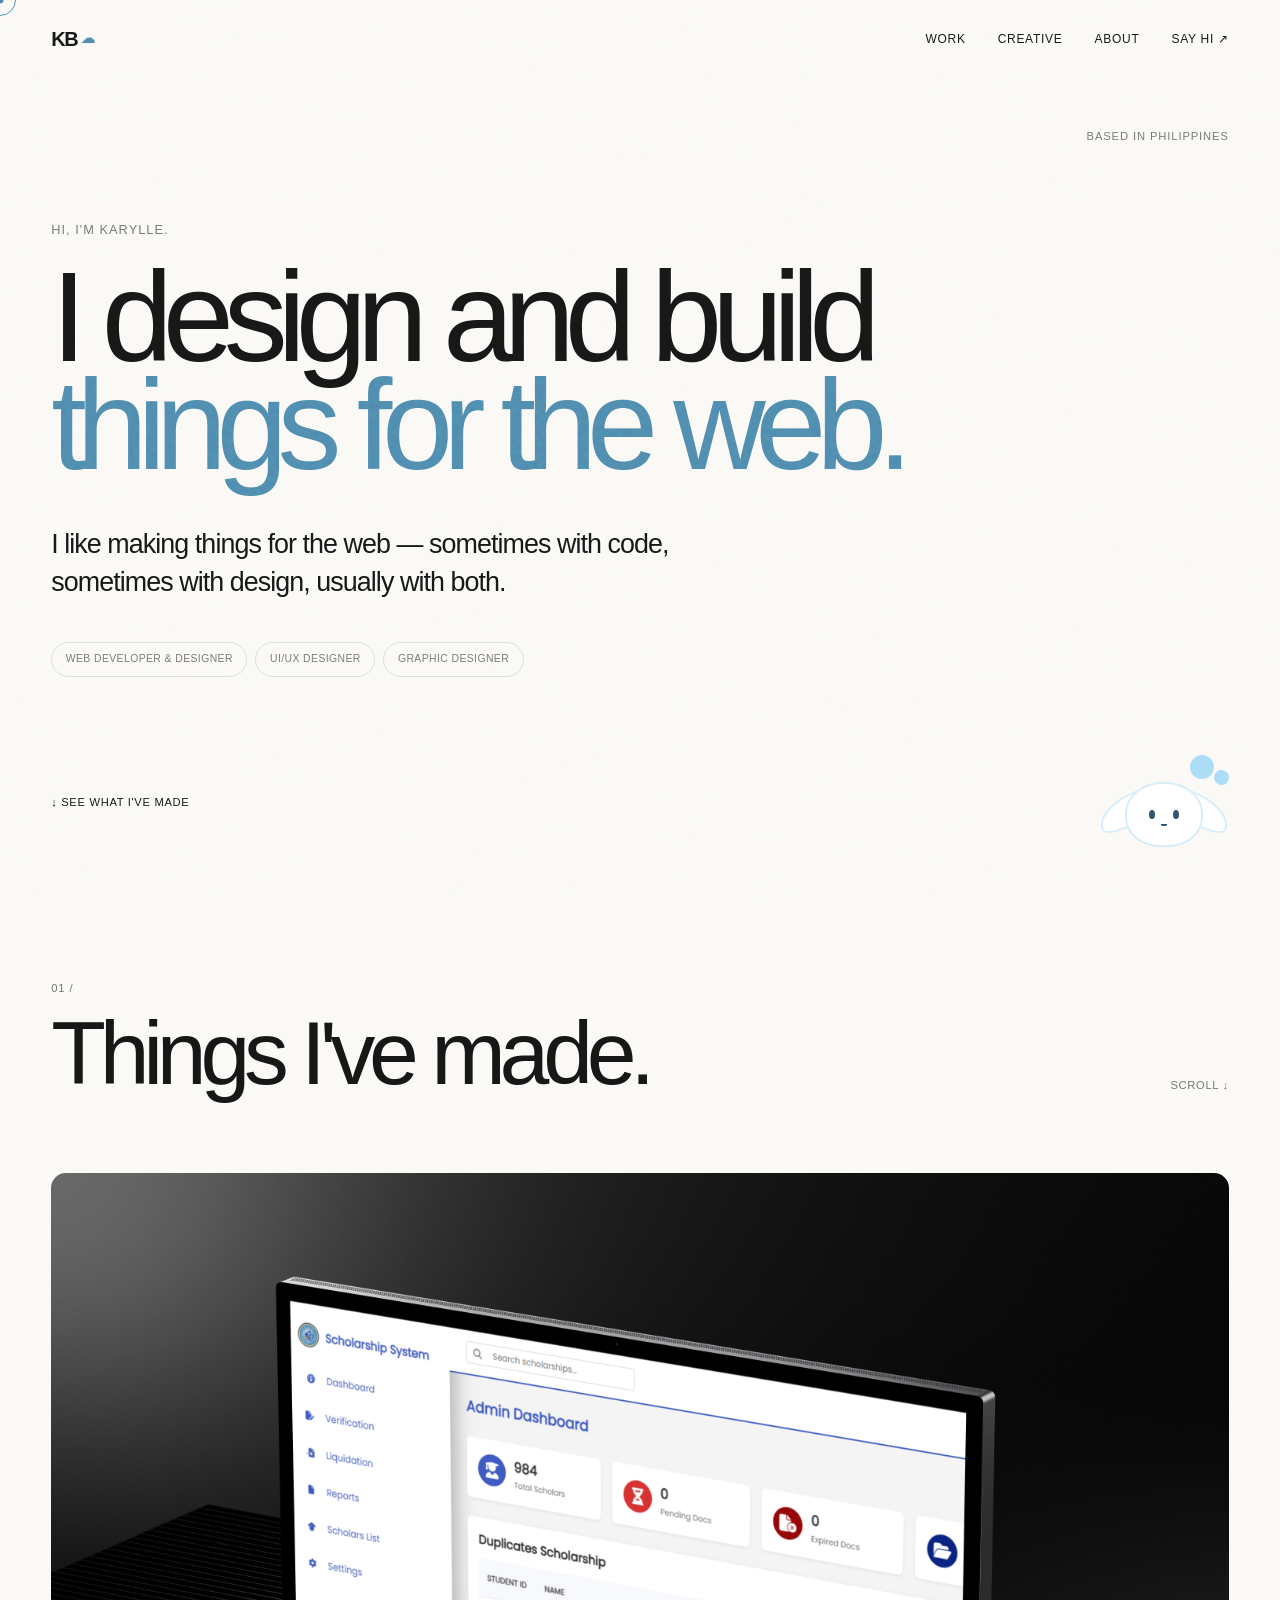
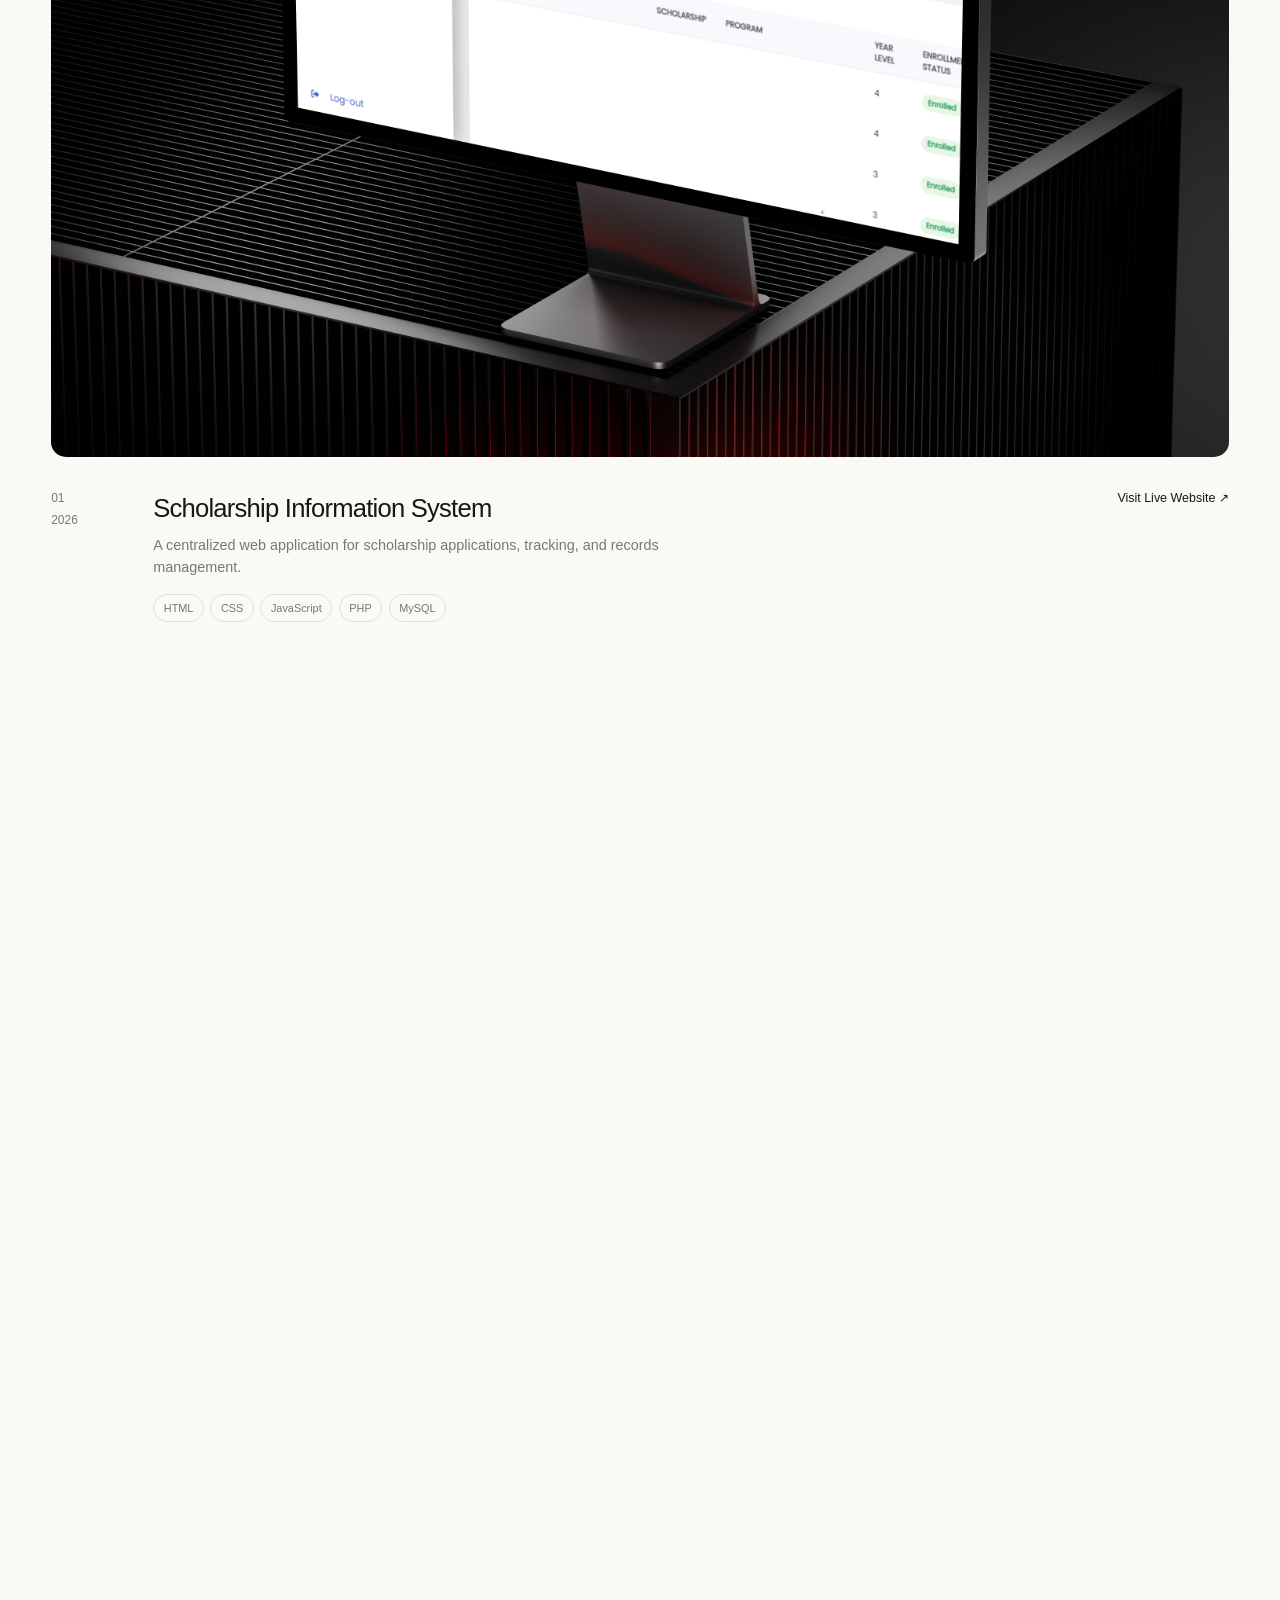
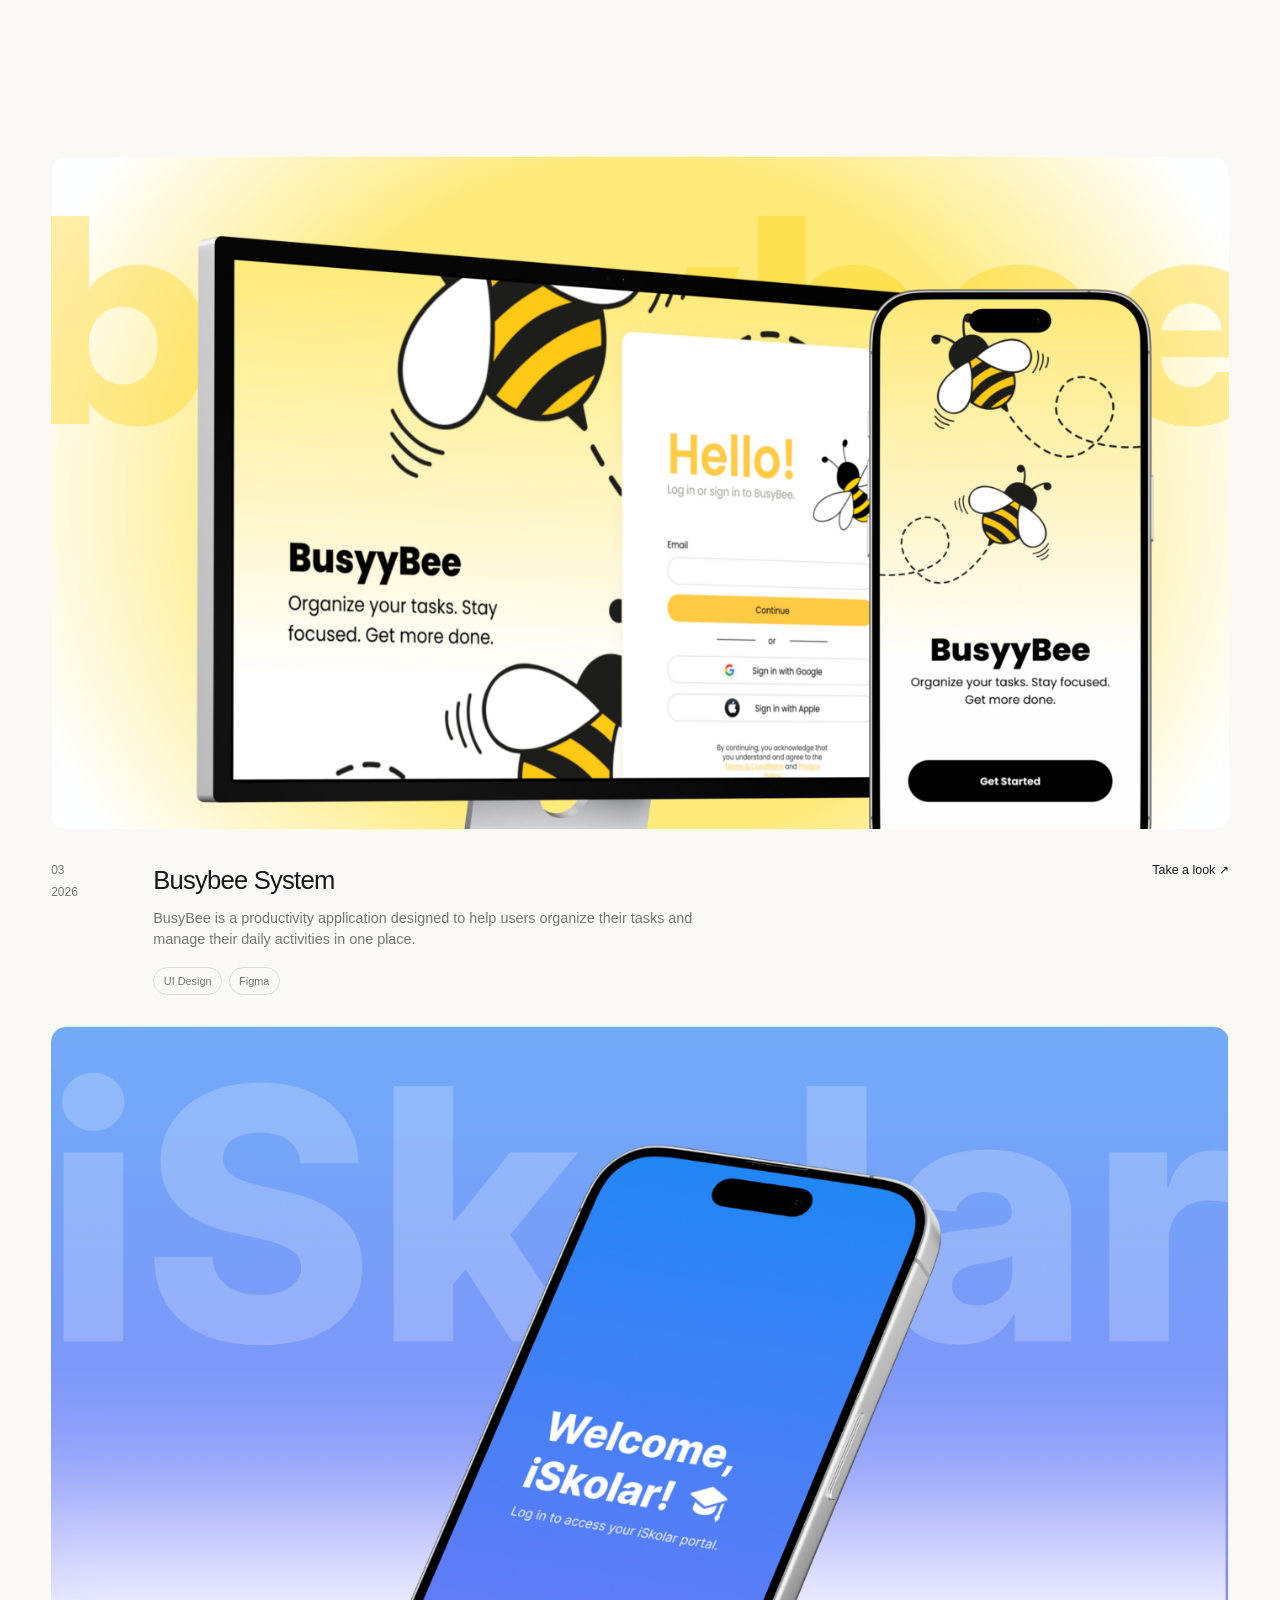
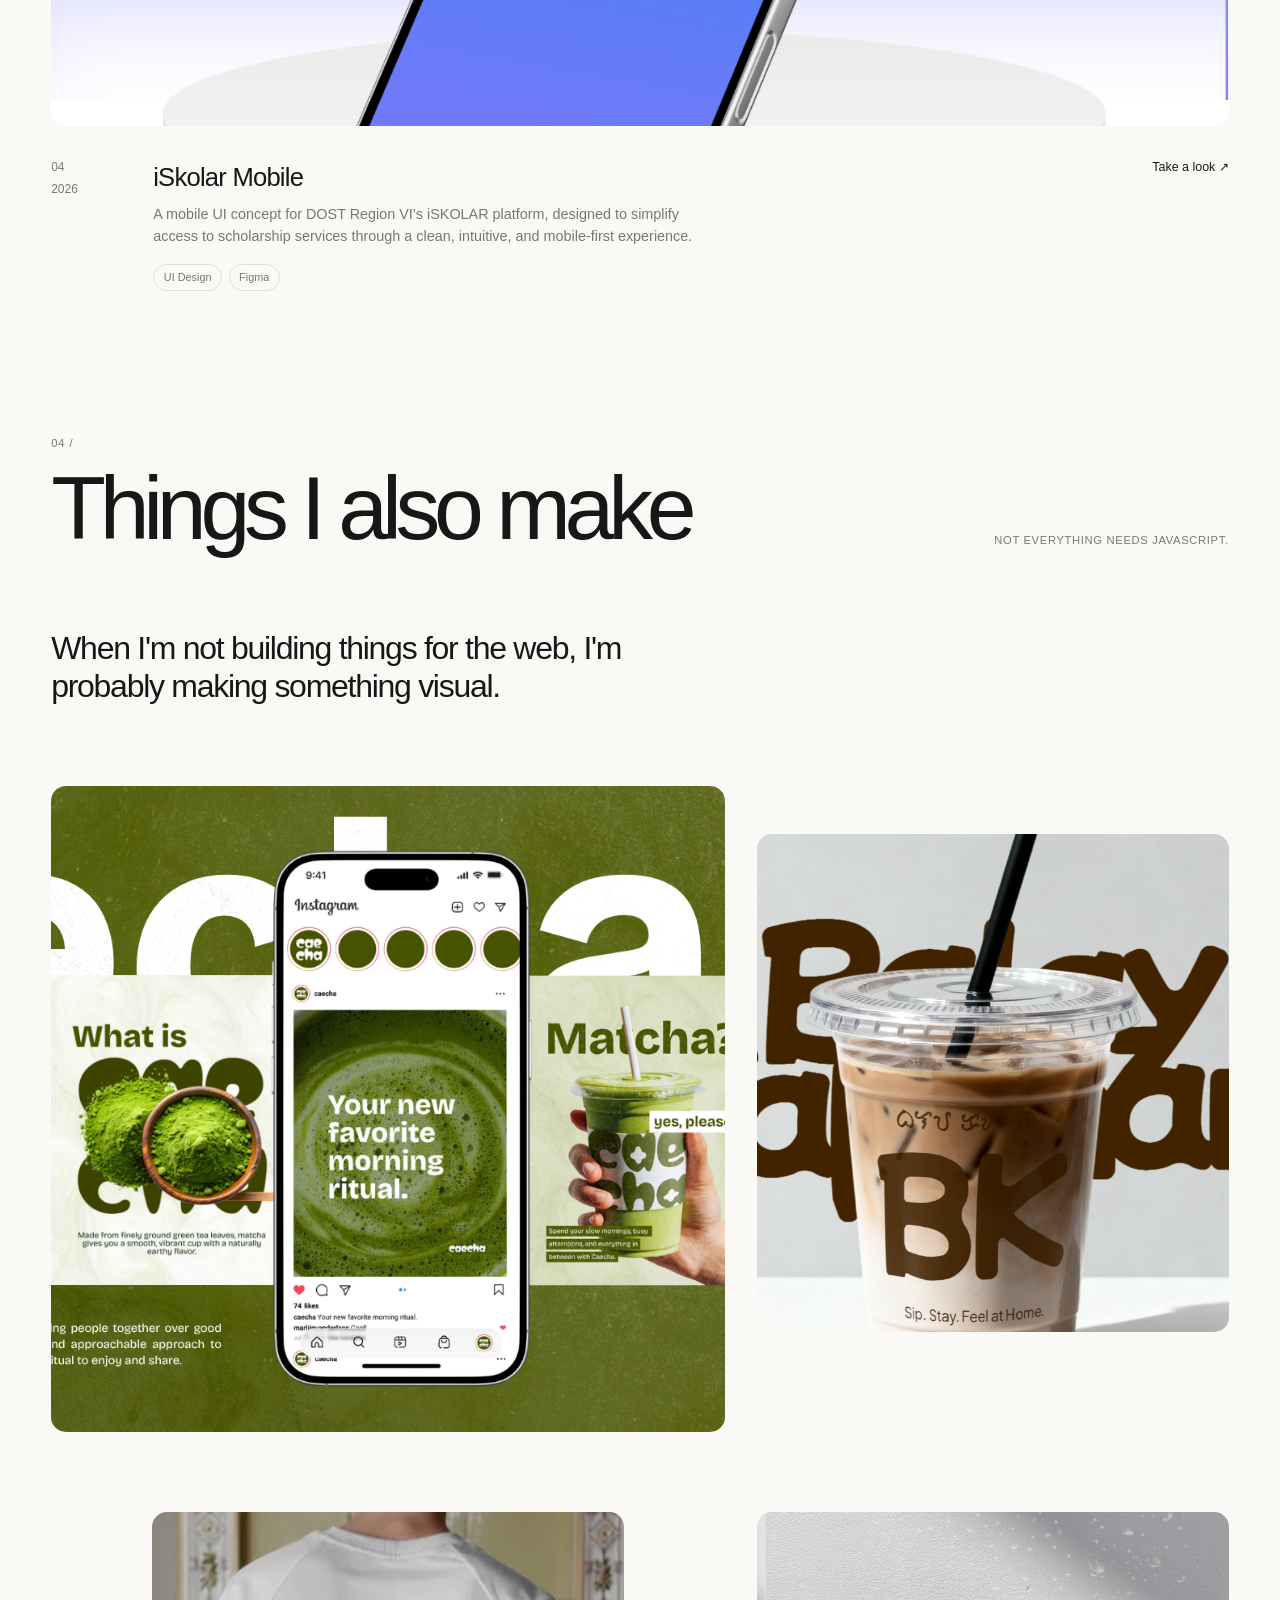
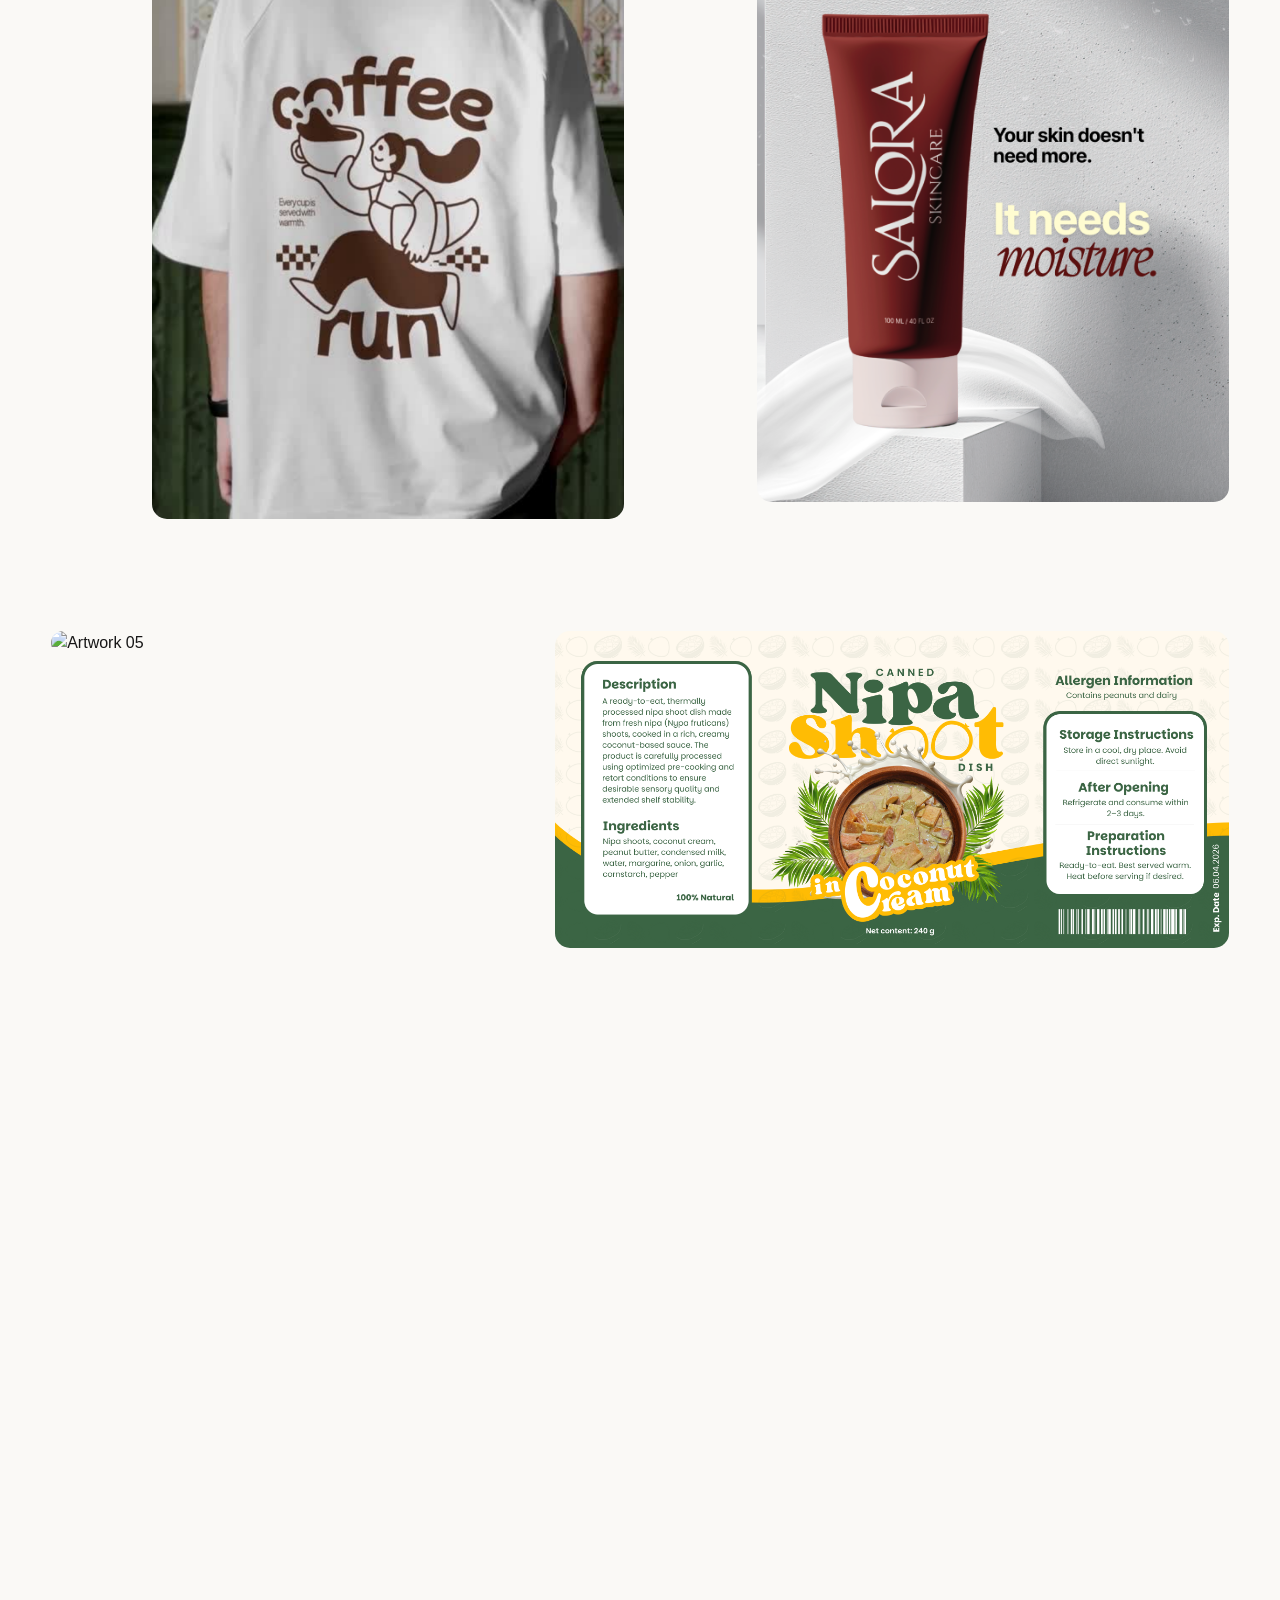
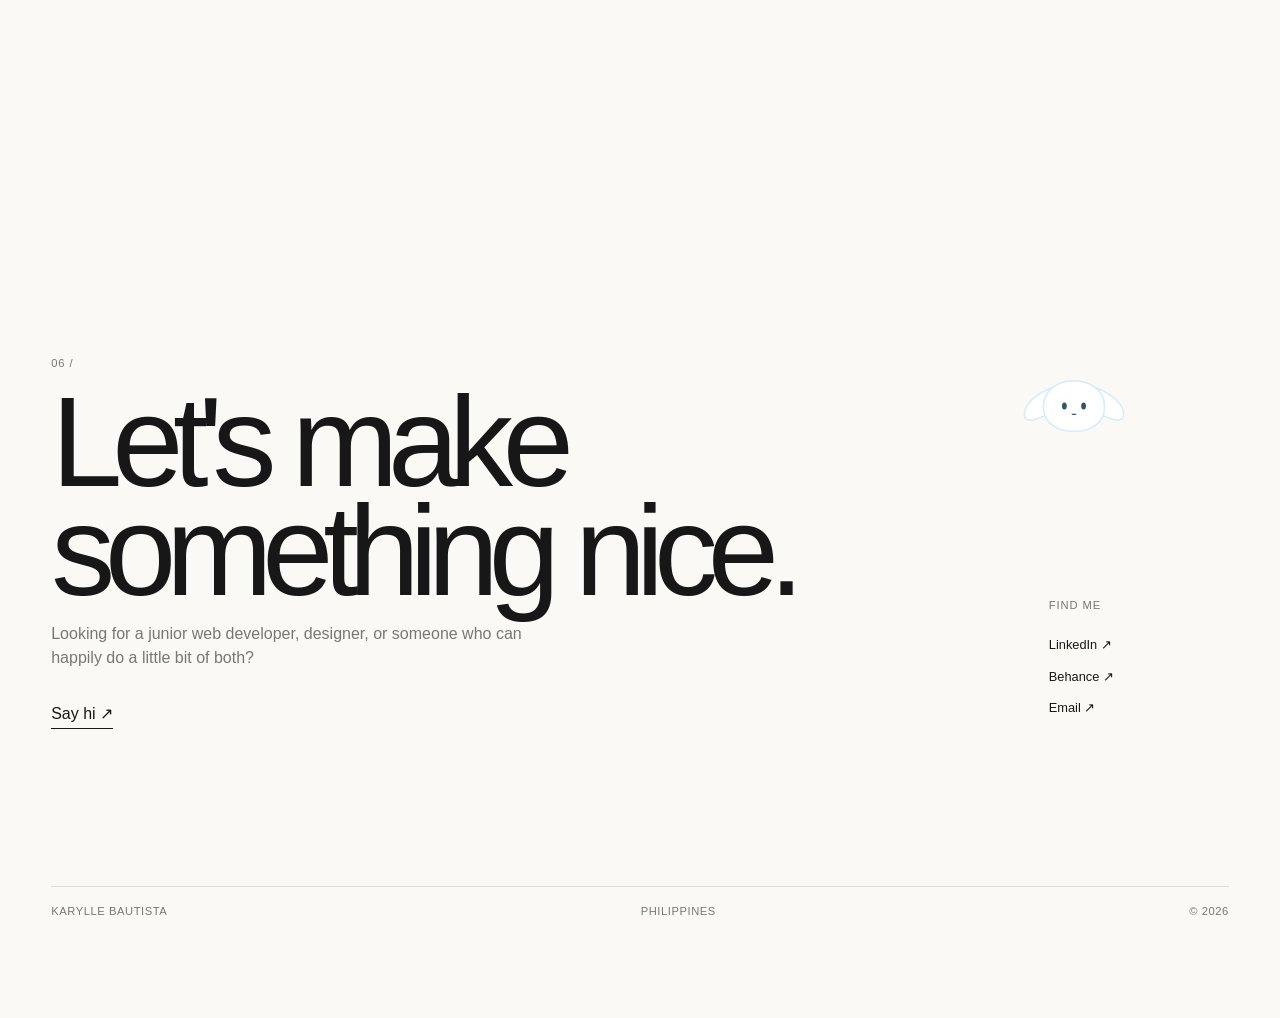
==== commit a55d1c6f: "Update index.html" ====
--- a/index.html
+++ b/index.html
@@ -511,7 +511,7 @@
                         do a little bit of both?
                     </p>
 
-                    <a href="karyllebusiness@gmail.com" class="contact-link">
+                    <a href="mailto:karyllebusiness@gmail.com" class="contact-link">
                         Say hi ↗
                     </a>
 
@@ -524,7 +524,7 @@
 
                     <a href="https://www.linkedin.com/in/karylle-bautista27" target="_blank">LinkedIn ↗</a>
                     <a href="https://www.behance.net/karylle" target="_blank">Behance ↗</a>
-                    <a href="karyllebusiness@gmail.com" target="_blank">Email ↗</a>
+                    <a href="mailto:karyllebusiness@gmail.com" target="_blank">Email ↗</a>
 
                 </div>
 
